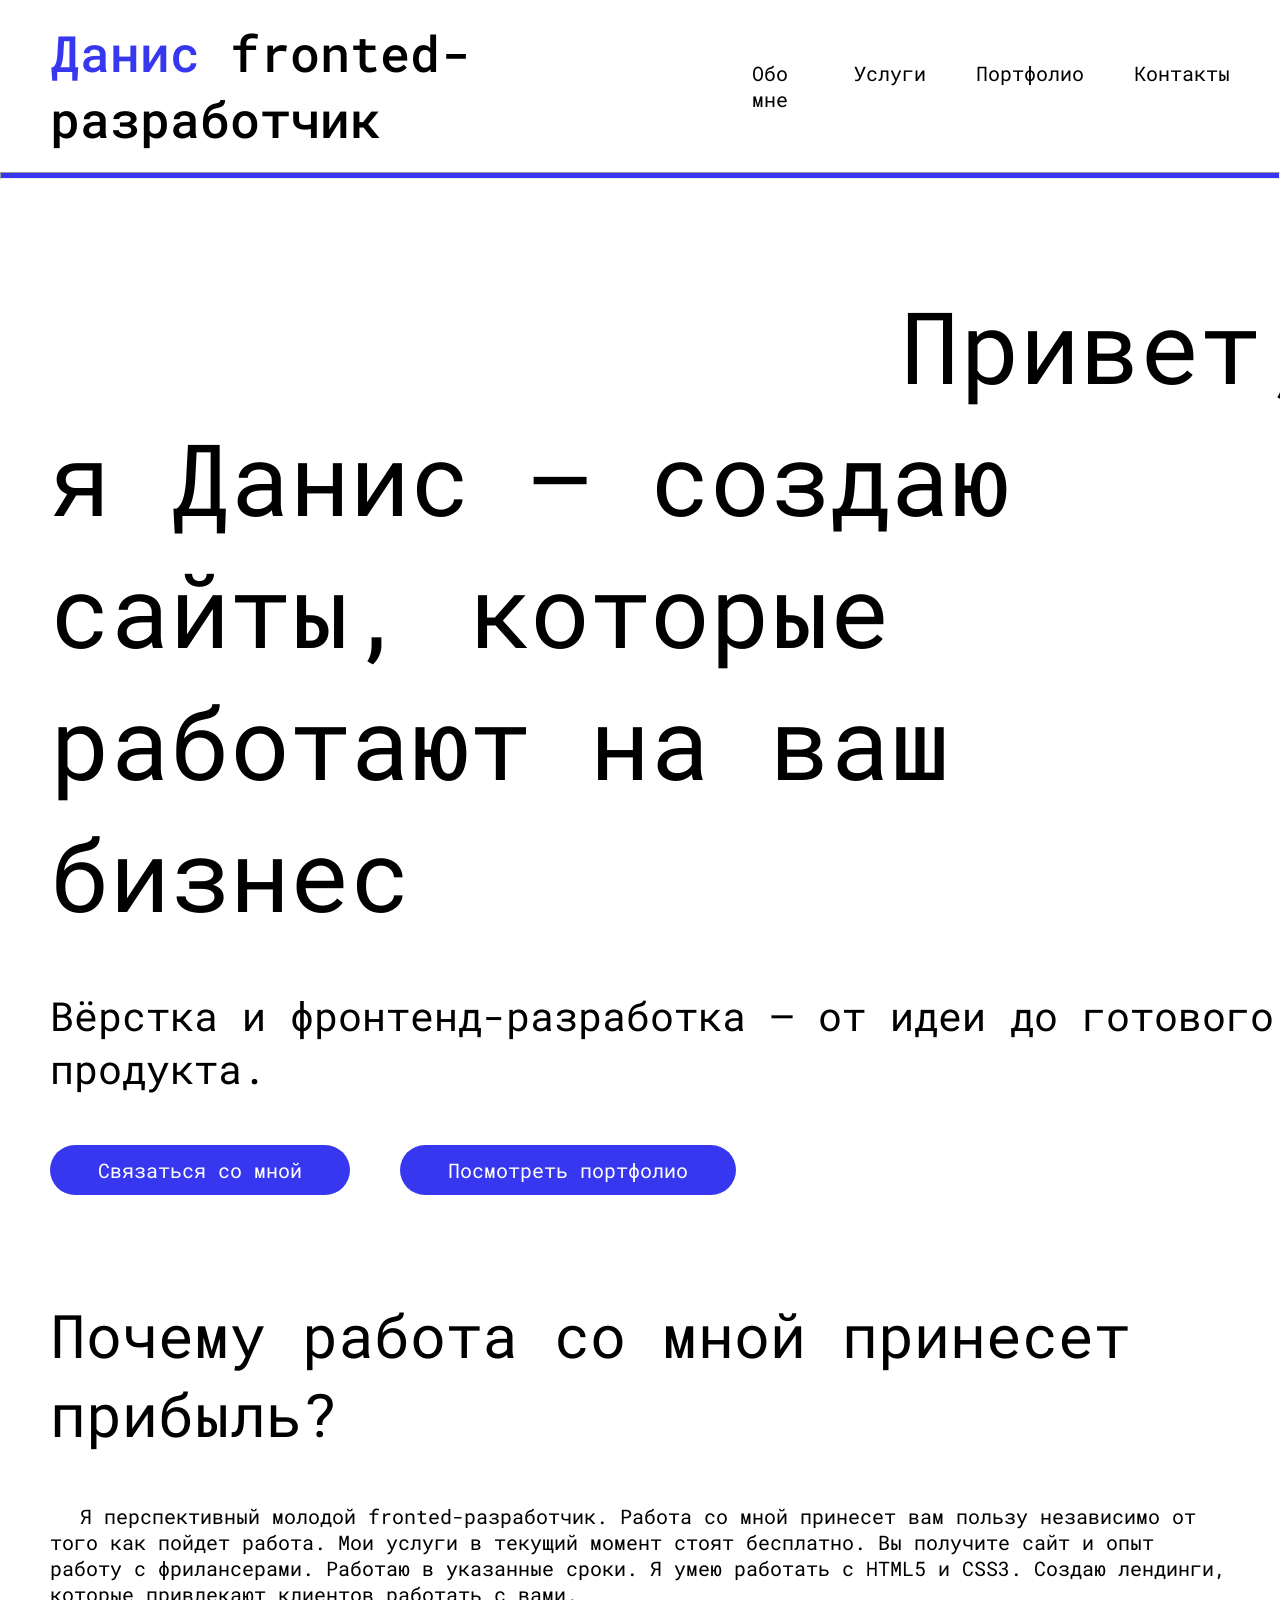
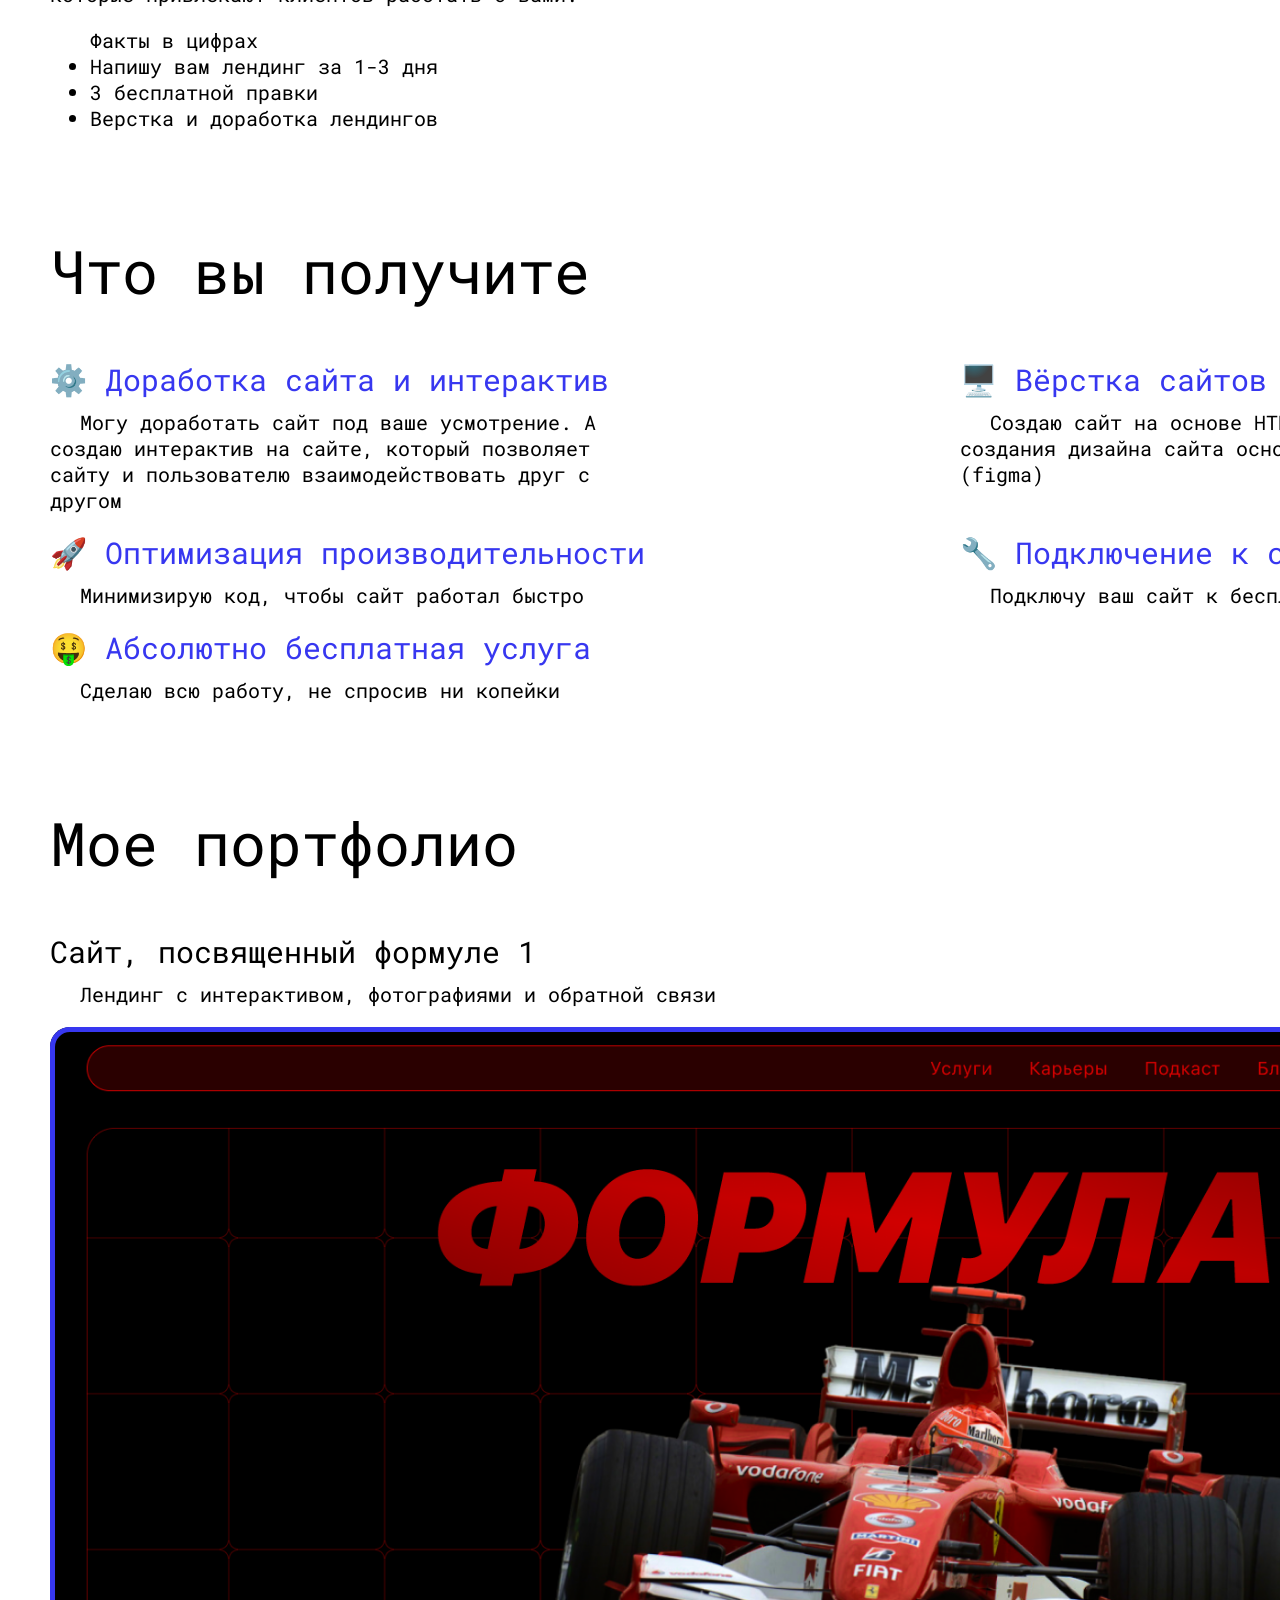
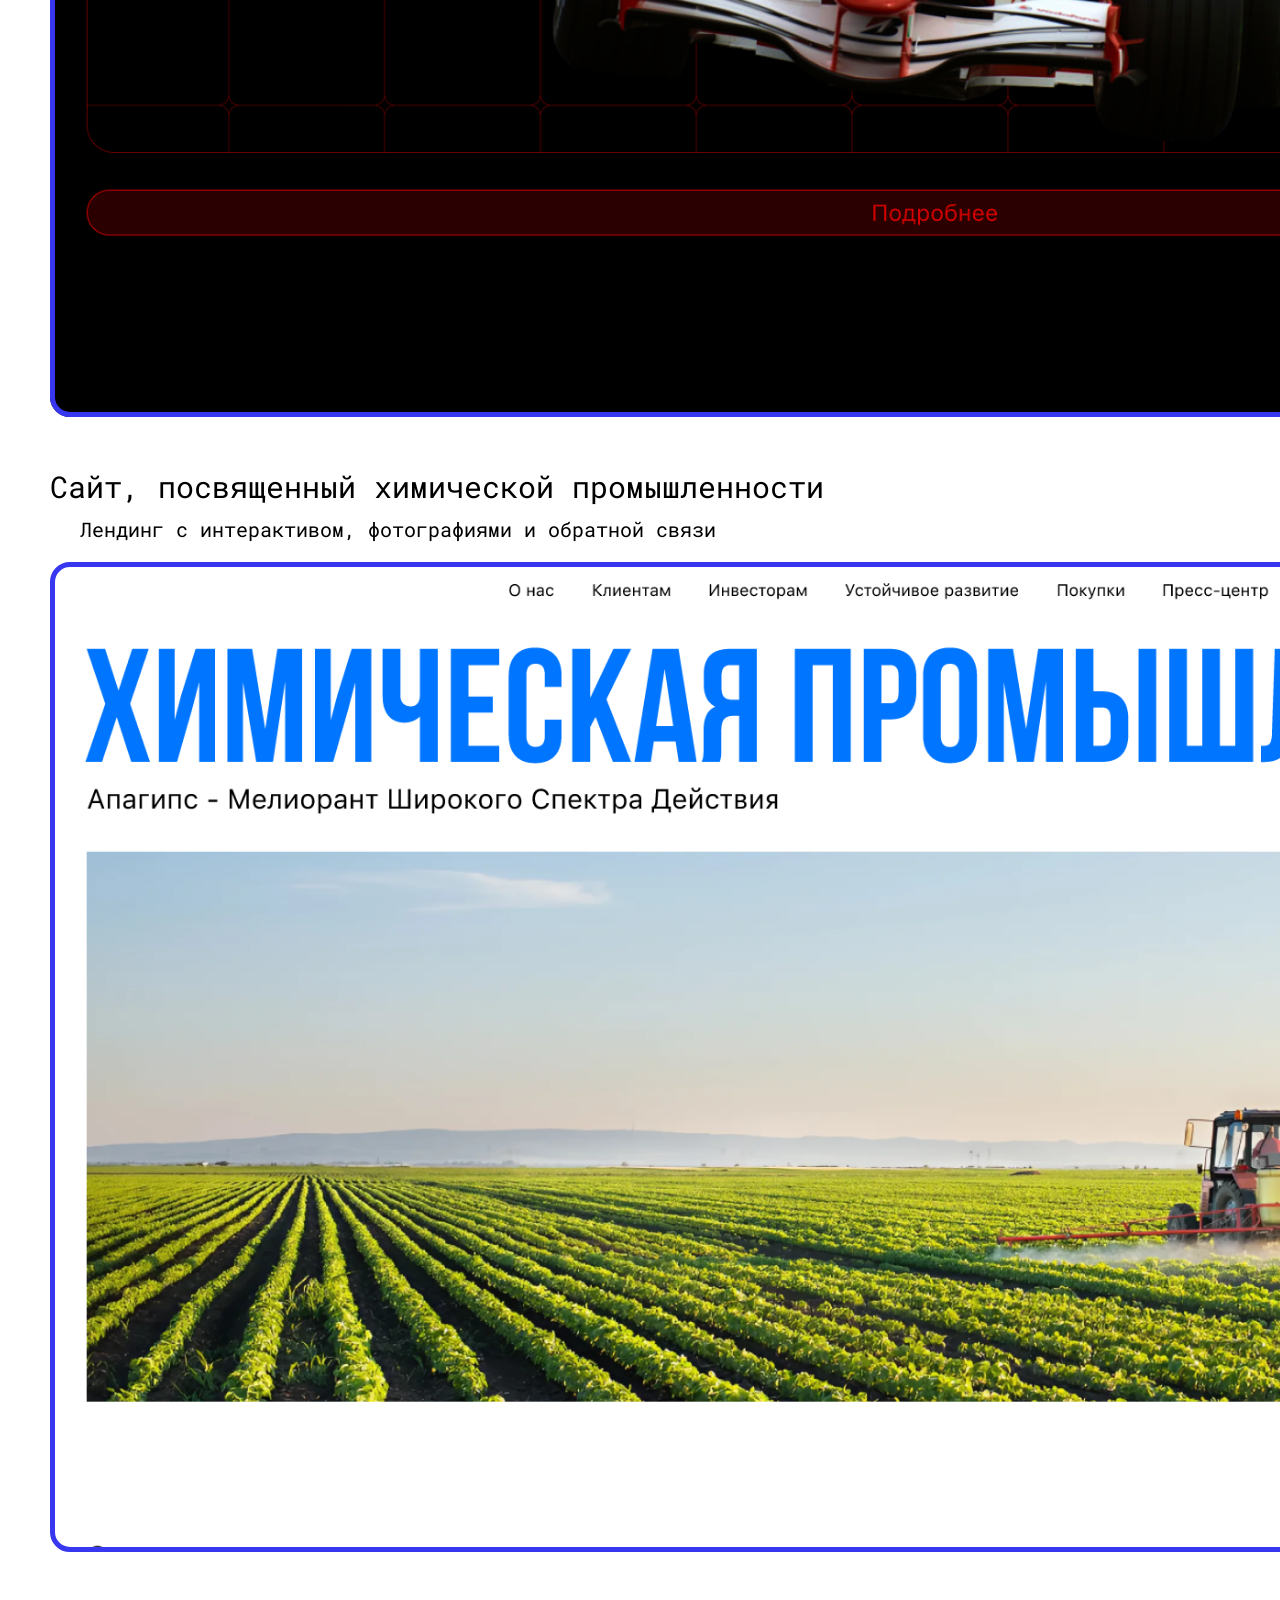
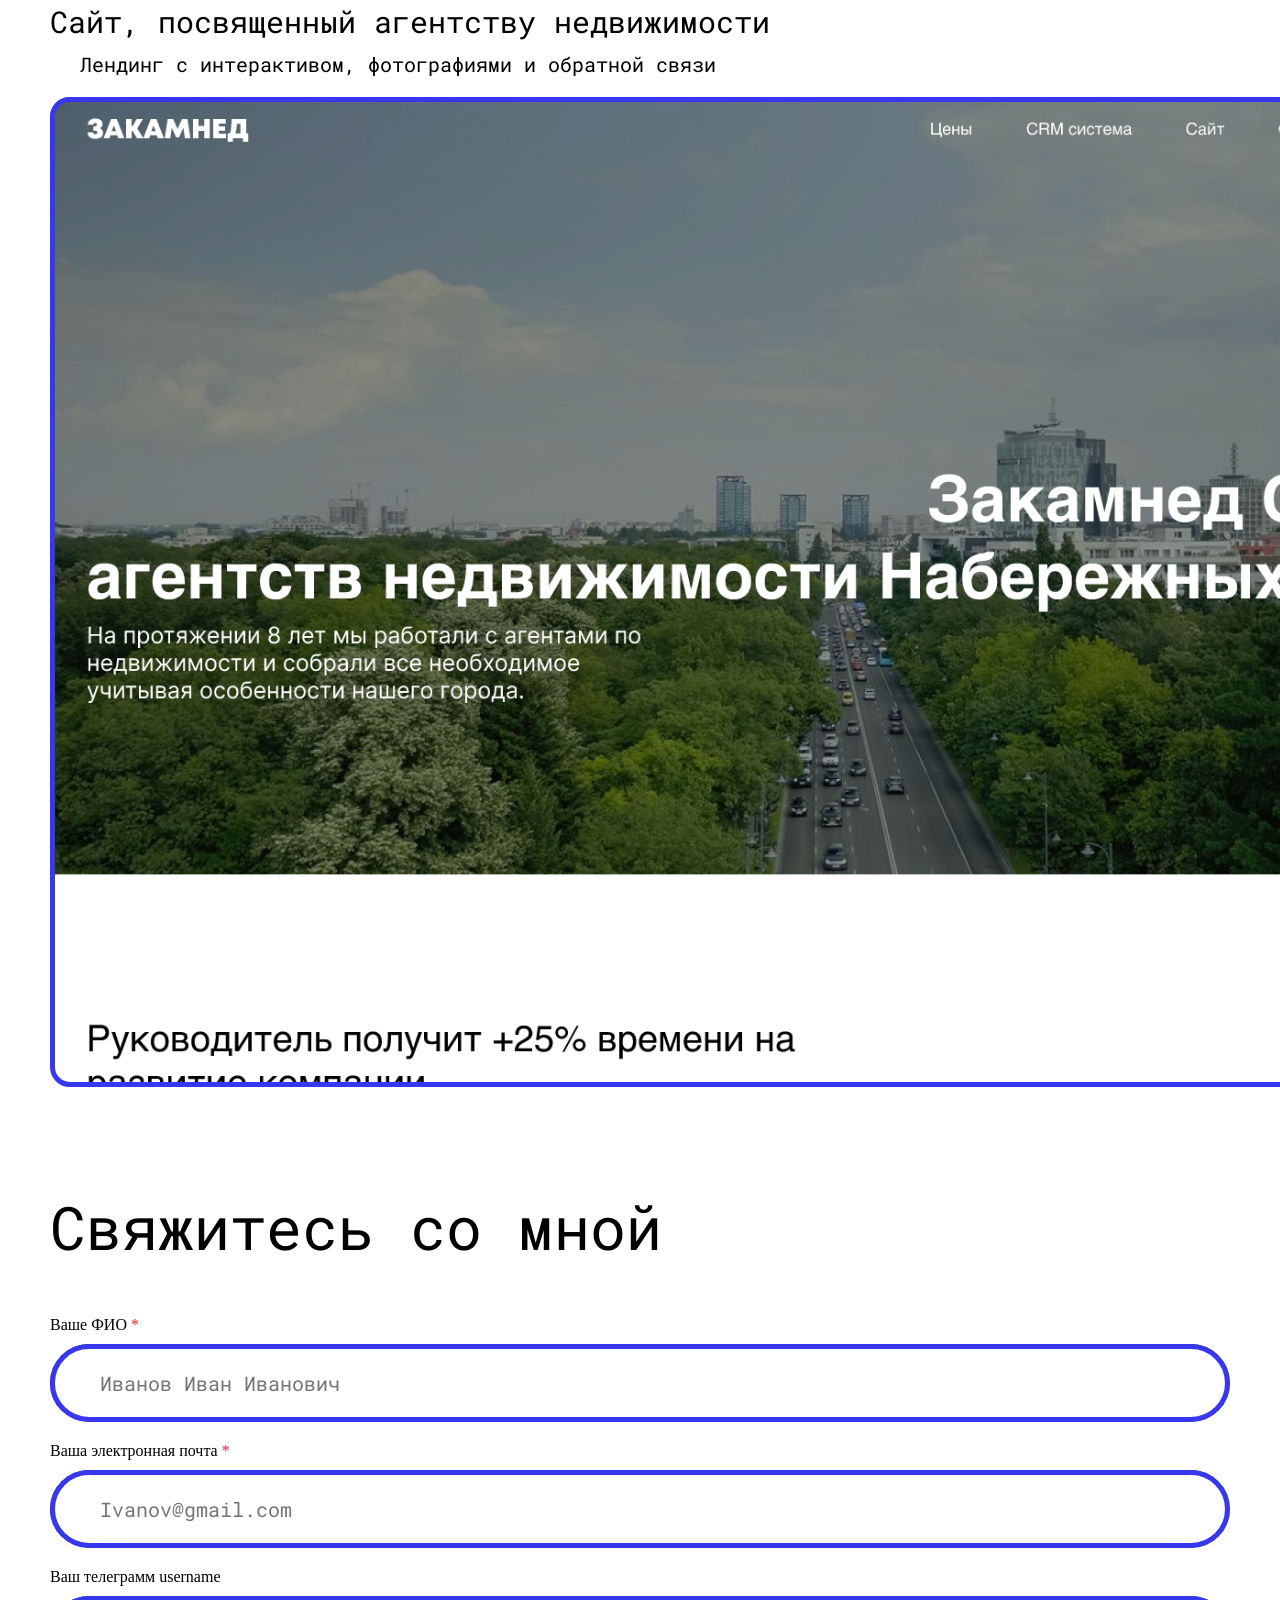
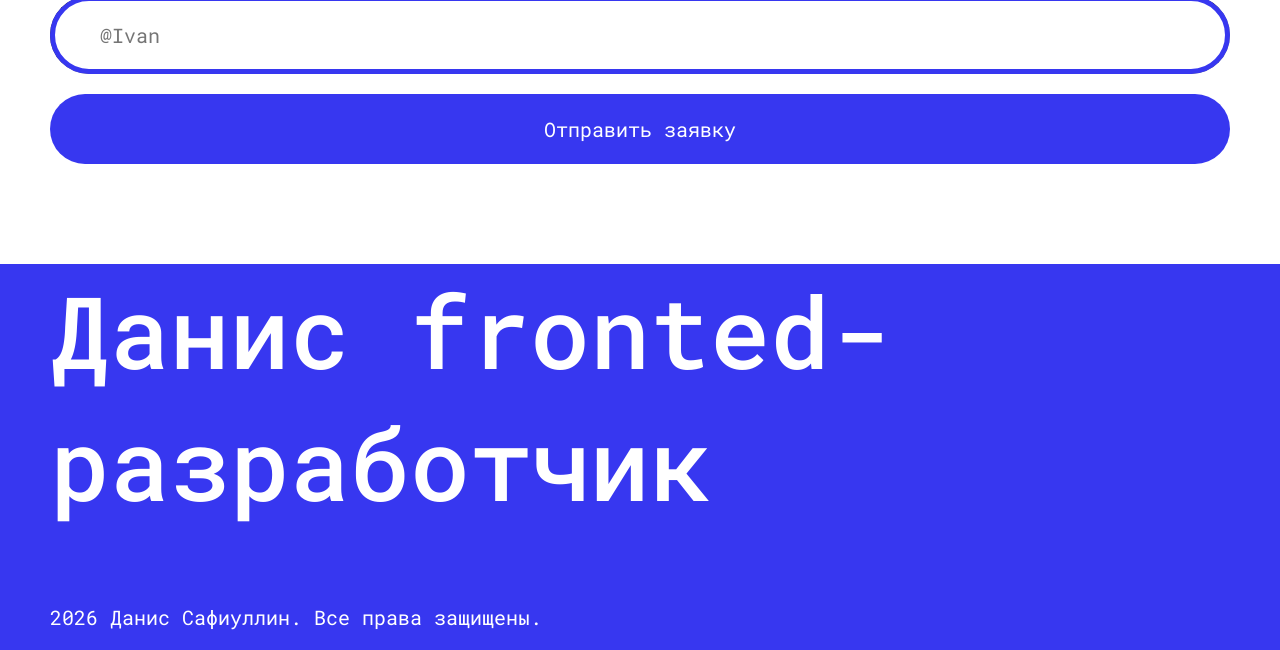
==== index.html @ 25e4bd1e "Add files via upload" ====
<!DOCTYPE html>
<html lang="ru">
<head>
    <meta charset="UTF-8">
    <meta name="viewport" content="width=device-width, initial-scale=1.0">
    <title>landing page</title>
    <link rel="preconnect" href="https://fonts.googleapis.com">
    <link rel="preconnect" href="https://fonts.gstatic.com" crossorigin>
    <link href="https://fonts.googleapis.com/css2?family=Roboto+Mono:ital,wght@0,500;1,500&display=swap" rel="stylesheet">
    <link href="https://fonts.googleapis.com/css2?family=Roboto+Mono:ital@0;1&display=swap" rel="stylesheet">
    <style>
        * {
            margin: 0;
            padding: 0;
        }
        a
        a:link,
        a:visited,
        a:hover,
        a:active {
            color: black;
            text-decoration: none;
            cursor: pointer;
        } 
        p {
            color: black;
            font-family: "Roboto Mono", monospace;
            font-size: 20px;
            font-optical-sizing: auto;
            font-weight: 400;
            font-style: normal;
            text-indent: 1.5em;
        }
        h2 {
            font-family: "Roboto Mono", monospace;
            font-size: 60px;
            font-optical-sizing: auto;
            font-weight: 400;
            font-style: normal;
        }

        header {
            display:grid;
            gap:20px;
            margin-bottom: 100px;
        }
        span {
            color: rgba(55, 55, 240, 1);
        }
        .logo a {
            color: black;
            text-decoration: none;
            cursor: pointer;
            font-family: "Roboto Mono", monospace;
            font-size: 50px;
            font-optical-sizing: auto;
            font-weight: 500;
            font-style: normal;
        }
        .main-nav ul {
            list-style: none;
            display:flex;
            gap:50px;
        }
        nav a {
            color: black;
            text-decoration: none;
            cursor: pointer;
            font-family: "Roboto Mono", monospace;
            font-size: 20px;
            font-optical-sizing: auto;
            font-weight: 400;
            font-style: normal;
        }
        nav a:hover {
            color: black;
            cursor: pointer;
            text-decoration: underline;
            font-family: "Roboto Mono", monospace;
            font-size: 20px;
            font-optical-sizing: auto;
            font-weight: 400;
            font-style: normal;
        }
        .header-div {
            display:flex;
            align-items: center;
            justify-content: space-between;
            padding: 20px 50px 0px 50px;
        }
        hr {
            height: 5px;
            background-color: rgba(55, 55, 240, 1);
        }


        .hero a {
            background-color: rgba(55, 55, 240, 1);
            border-radius: 100px;
            color:white;
            text-decoration: none;
            cursor: pointer;
            font-family: "Roboto Mono", monospace;
            font-size: 20px;
            font-optical-sizing: auto;
            font-weight: 400;
            font-style: normal;
            display: inline-block;
            padding: 12px 48px;
        }
        .hero a:hover{
            background-color: rgba(111, 111, 246, 1);
            border-radius: 100px;
            color:white;
            text-decoration: none;
            cursor: pointer;
            font-family: "Roboto Mono", monospace;
            font-size: 20px;
            font-optical-sizing: auto;
            font-weight: 400;
            font-style: normal;
            display: inline-block;
            padding: 12px 48px;
        }
        .hero a:active{
            background-color: white;
            border-radius: 100px;
            outline: 5px rgba(111, 111, 246, 1) solid;
            outline-offset: -5px;
            color: rgba(111, 111, 246, 1);
            text-decoration: none;
            cursor: pointer;
            font-family: "Roboto Mono", monospace;
            font-size: 20px;
            font-optical-sizing: auto;
            font-weight: 400;
            font-style: normal;
            display: inline-block;
            padding: 12px 48px;
            transform: scale(0.95);
        }
        .hero ul {
            list-style: none;
            display:flex;
            gap:50px;
        }
        h1 {
            color:black;
            font-family: "Roboto Mono", monospace;
            font-size: 100px;
            font-optical-sizing: auto;
            font-weight: 400;
            font-style: normal;
            text-indent: 850px;
        }
        h4 {
            color:black;
            font-family: "Roboto Mono", monospace;
            font-size: 40px;
            font-optical-sizing: auto;
            font-weight: 400;
            font-style: normal
        }
        .hero {
            padding-right: 50px;
            padding-left: 50px;
            display:grid;
            gap: 50px;
            margin-bottom: 100px;
        }


        .block-div {
            display:grid;
            gap:20px;
        }
        .about ul {
            padding-left:40px;
            font-family: "Roboto Mono", monospace;
            font-size: 20px;
            font-optical-sizing: auto;
            font-weight: 400;
            font-style: normal;
        }
        .about {
            padding-right:50px;
            padding-left:50px;
            margin-bottom: 100px;
            display: grid;
            gap:50px;
        }


        .services h2 {
            font-family: "Roboto Mono", monospace;
            font-size: 60px;
            font-optical-sizing: auto;
            font-weight: 400;
            font-style: normal;
        }
        .services h3 {
            color: rgba(55, 55, 240, 1);
            font-family: "Roboto Mono", monospace;
            font-size: 30px;
            font-optical-sizing: auto;
            font-weight: 400;
            font-style: normal;
        }
        .card {
            display:grid;
            gap:10px;
            width: 600px;
        }
        .services ul {
            display:flex;
            gap: 310px;
            list-style: none;
        }
        .services {
            display:grid;
            gap:50px;
            padding-right: 50px;
            padding-left: 50px;
            margin-bottom: 100px;
        }
        .block-card {
            display: grid;
            gap: 20px;
        }



        .portfolio {
            display:grid;
            gap:50px;
            margin-bottom: 100px;
            padding-left: 50px;
            padding-right: 50px;
        }
        h3 {
            color: black;
            font-family: "Roboto Mono", monospace;
            font-size: 30px;
            font-optical-sizing: auto;
            font-weight: 400;
            font-style: normal;
        }
        img {
            width: 1760px; 
            border-radius: 20px;
            outline: 5px solid rgba(55, 55, 240, 1);
            outline-offset: -5px;
        }
        .portfolio-div {
            display: grid;
            gap:50px;
        }
        .card-portfolio {
            display: grid;
            gap:20px;
        }
        .card-portfolio div {
            display: grid;
            gap:10px;
        }


        .contacts {
            display: grid;
            gap:50px;
            padding-right: 50px;
            padding-left: 50px;
            margin-bottom: 100px;
        }
        input {
            background-color: white;
            border-radius: 100px;
            font-family: "Roboto Mono", monospace;
            font-size: 20px;
            font-optical-sizing: auto;
            font-weight: 400;
            font-style: normal;
            display: inline-block;
            padding: 12px 48px;
            outline: 5px solid rgba(55, 55, 240, 1);
            outline-offset: -5px;
            height: 50px;
        }
        .contacts button {
            background-color: rgba(55, 55, 240, 1);
            border-radius: 100px;
            color:white;
            text-decoration: none;
            cursor: pointer;
            font-family: "Roboto Mono", monospace;
            font-size: 20px;
            font-optical-sizing: auto;
            font-weight: 400;
            font-style: normal;
            border:0px;
            height: 70px;
        }
        .contacts button:hover{
            background-color: rgba(111, 111, 246, 1);
            border-radius: 100px;
            color:white;
            text-decoration: none;
            cursor: pointer;
            font-family: "Roboto Mono", monospace;
            font-size: 20px;
            font-optical-sizing: auto;
            font-weight: 400;
            font-style: normal;
            height: 70px;
        }
        .contacts button:active{
            background-color: white;
            border-radius: 100px;
            outline: 5px rgba(111, 111, 246, 1) solid;
            outline-offset: -5px;
            color: rgba(111, 111, 246, 1);
            text-decoration: none;
            cursor: pointer;
            font-family: "Roboto Mono", monospace;
            font-size: 20px;
            font-optical-sizing: auto;
            font-weight: 400;
            font-style: normal;
            height: 70px;
            transform: scale(0.95);
        }
        .contacts div {
            display: grid;
            gap:10px;
        }
        .contacts form {
            display: grid;
            gap:20px;
        }
        .contacts span {
            color: rgba(230, 39, 39, 1);
        }



        footer p {
            text-indent: 1240px;
            display: flex;    
            color:white;
        }
        footer {
            background-color: rgba(55, 55, 240, 1);
            padding-right: 50px;
            padding-left: 50px;
            padding-bottom: 20px;
            display: grid;
            gap:50px;
        }
        footer .logo a{
            color:white;
            font-size: 100px;
            font-weight: 500px;
        }
        footer .logo span {
            color: white;
        }
        

    </style>
</head>
<body>
    <header>
        <div class="header-div">
            <div class="logo"><a href="index.html"><span>Данис</span> fronted-разработчик</a></div>
            <nav class="main-nav">
            <ul>
                <li><a href="#about">Обо мне</a></li>
                <li><a href="#services">Услуги</a></li>
                <li><a href="#portfolio">Портфолио</a></li>
                <li><a href="#contacts">Контакты</a></li>
            </ul>
            </nav>
        </div>
        <hr>
    </header>
    <main>
        <section class="hero">
            <h1>Привет, я Данис – создаю сайты, которые работают на ваш бизнес</h1>
            <h4>Вёрстка и фронтенд-разработка – от идеи до готового продукта.</h4>
            <ul>
                <li><a href="#contacts">Связаться со мной</a></li>
                <li><a href="#portfolio">Посмотреть портфолио</a></li>
            </ul>
        </section>
        <section class="about" id="about">
            <h2>Почему работа со мной принесет прибыль?</h2>
            <div class="block-div">
                <p>Я перспективный молодой fronted-разработчик. Работа со мной принесет вам пользу независимо от того как пойдет работа. Мои услуги в текущий момент стоят бесплатно. Вы получите сайт и опыт работу с фрилансерами. Работаю в указанные сроки. Я умею работать с HTML5 и CSS3. Создаю лендинги, которые привлекают клиентов работать с вами.</p>
                <ul>Факты в цифрах
                <li>Напишу вам лендинг за 1-3 дня</li>
                <li>3 бесплатной правки</li>
                <li>Верстка и доработка лендингов</li>
                </ul></div>
        </section>
        <section class="services" id="services">
            <h2>Что вы получите</h2>
            <div class="block-card">
                <ul>
                    <li><section class="card">
                        <h3>⚙️ Доработка сайта и интерактив</h3>
                        <p>Могу доработать сайт под ваше усмотрение. А создаю интерактив на сайте, который позволяет сайту и пользователю взаимодействовать друг с другом</p>
                    </section></li>
                    <li><section class="card">
                        <h3>🖥️ Вёрстка сайтов</h3>
                        <p>Создаю сайт на основе HTML. Использую CSS для создания дизайна сайта основываясь на вашем макете (figma)</p>
                    </section></li>
                </ul>
                <ul>
                    <li><section class="card">
                        <h3>🚀 Оптимизация производительности</h3>
                        <p>Минимизирую код, чтобы сайт работал быстро</p>
                    </section></li>
                    <li><section class="card">
                        <h3>🔧 Подключение к сервису</h3>
                        <p>Подключу ваш сайт к бесплатному сервису</p>
                    </section></li>
                </ul>
                <ul>
                    <li><section class="card">
                        <h3>🤑 Абсолютно бесплатная услуга</h3>
                        <p>Сделаю всю работу, не спросив ни копейки</p>
                    </section></li>
                </ul>
            </div>
        </section>
        <section class="portfolio" id="portfolio">
            <h2>Мое портфолио</h2>
            <div class="portfolio-div">
                <section class="card-portfolio">
                    <div>
                        <h3>Сайт, посвященный формуле 1</h3>
                        <p>Лендинг с интерактивом, фотографиями и обратной связи</p>
                    </div>
                    <img src="1.png">
                </section>
                <section class="card-portfolio">
                    <div>             
                        <h3>Сайт, посвященный химической промышленности</h3>
                        <p>Лендинг с интерактивом, фотографиями и обратной связи</p>
                    </div>
                        <img src="2.png">
                </section>
                <section class="card-portfolio">
                    <div>
                        <h3>Сайт, посвященный агентству недвижимости</h3>
                        <p>Лендинг с интерактивом, фотографиями и обратной связи</p>
                    </div>
                        <img src="3.png">
                </section>
            </div>
        </section>
        <section class="contacts" id="contacts">
            <h2>Свяжитесь со мной</h2>
            <form method="post" action="https://formspree.io/f/xojgjpyl">
                <div>
                    <label>Ваше ФИО<span> *</span></label>
                    <input type="text" required name="username" id="username" placeholder="Иванов Иван Иванович">
                </div>
                <div>
                    <label>Ваша электронная почта<span> *</span></label>
                    <input type="email" required name="email" id="email" placeholder="Ivanov@gmail.com">
                </div>
                <div>
                    <label>Ваш телеграмм username</label>
                    <input type="text" name="username-tg" id="username-tg" placeholder="@Ivan">
                </div>
                <div>
                    <button type="submit">Отправить заявку</button>
                </div>
            </form>
        </section>
    </main>
    <footer>
        <div class="logo"><a href="index.html"><span>Данис</span> fronted-разработчик</a></div>
        <p id="copyright">© 2026 Данис Сафиуллин. Все права защищены.</p>
    </footer>
</body>
</html>
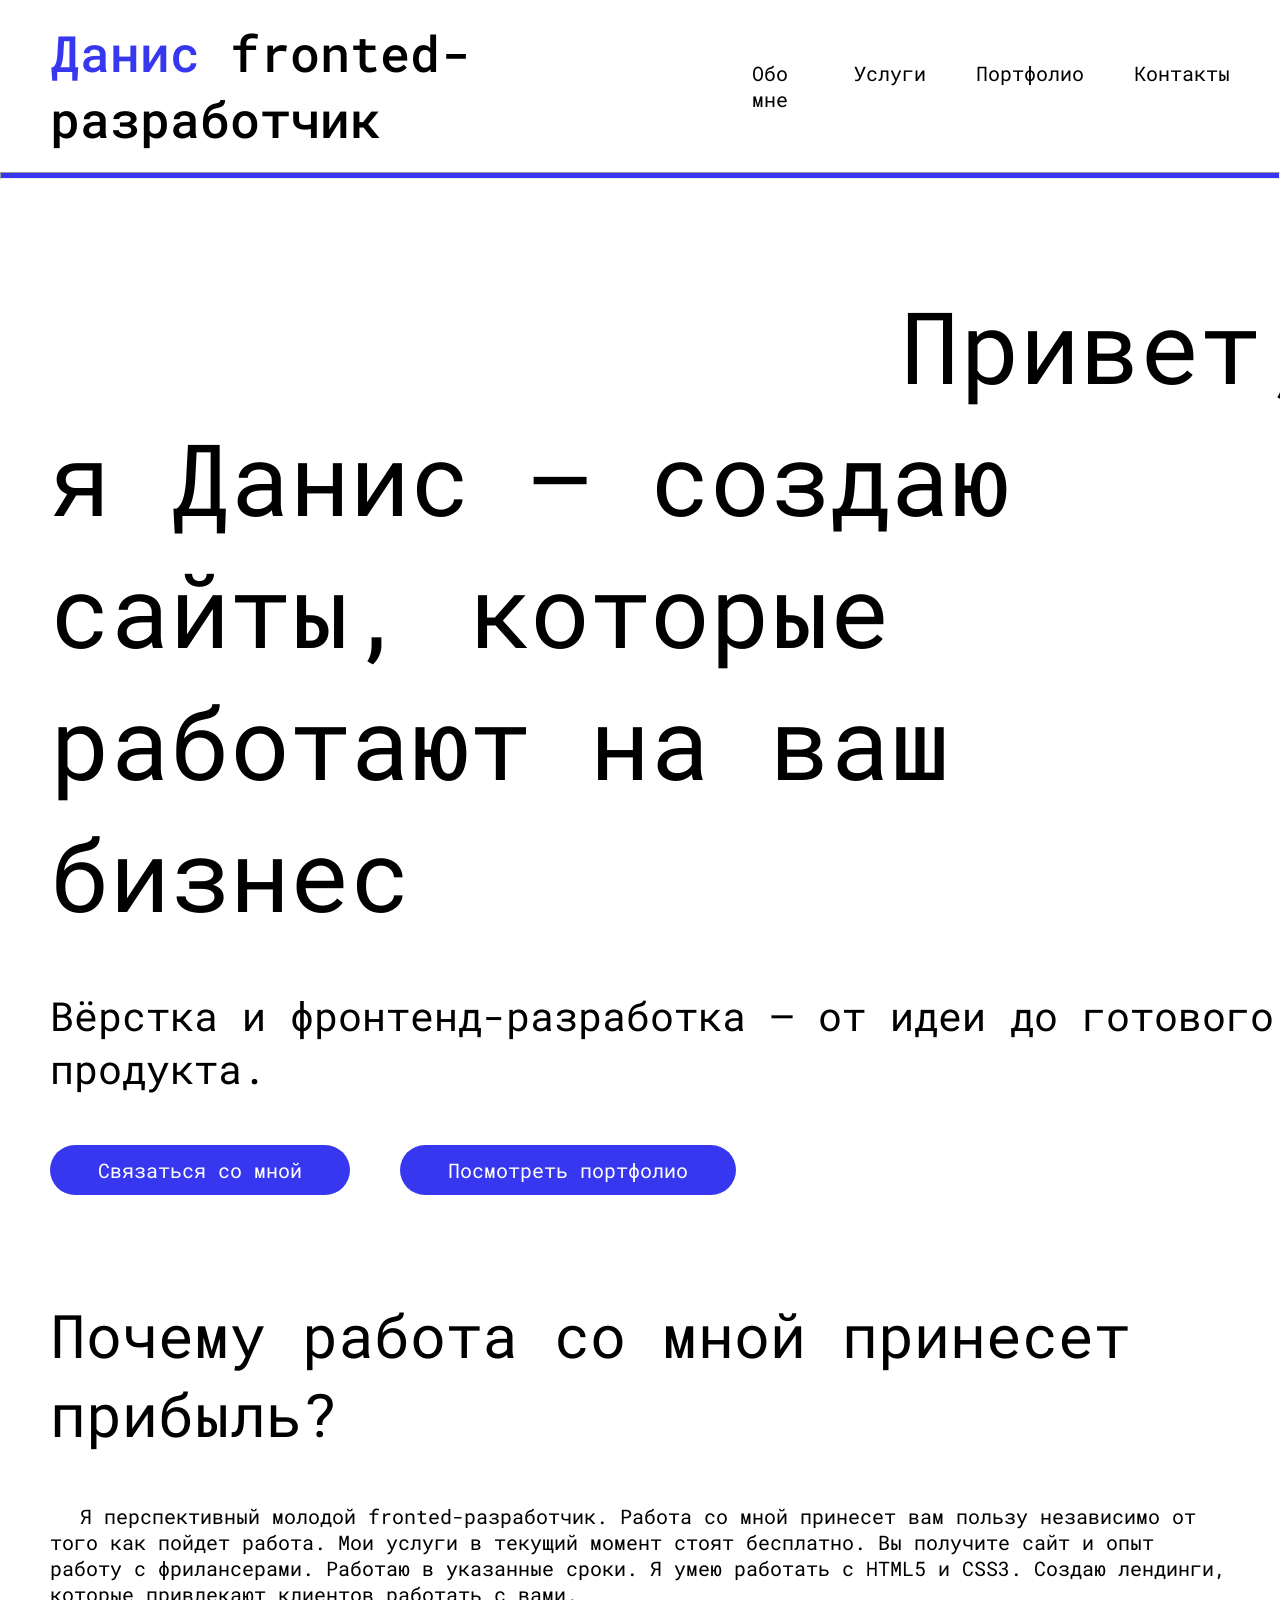
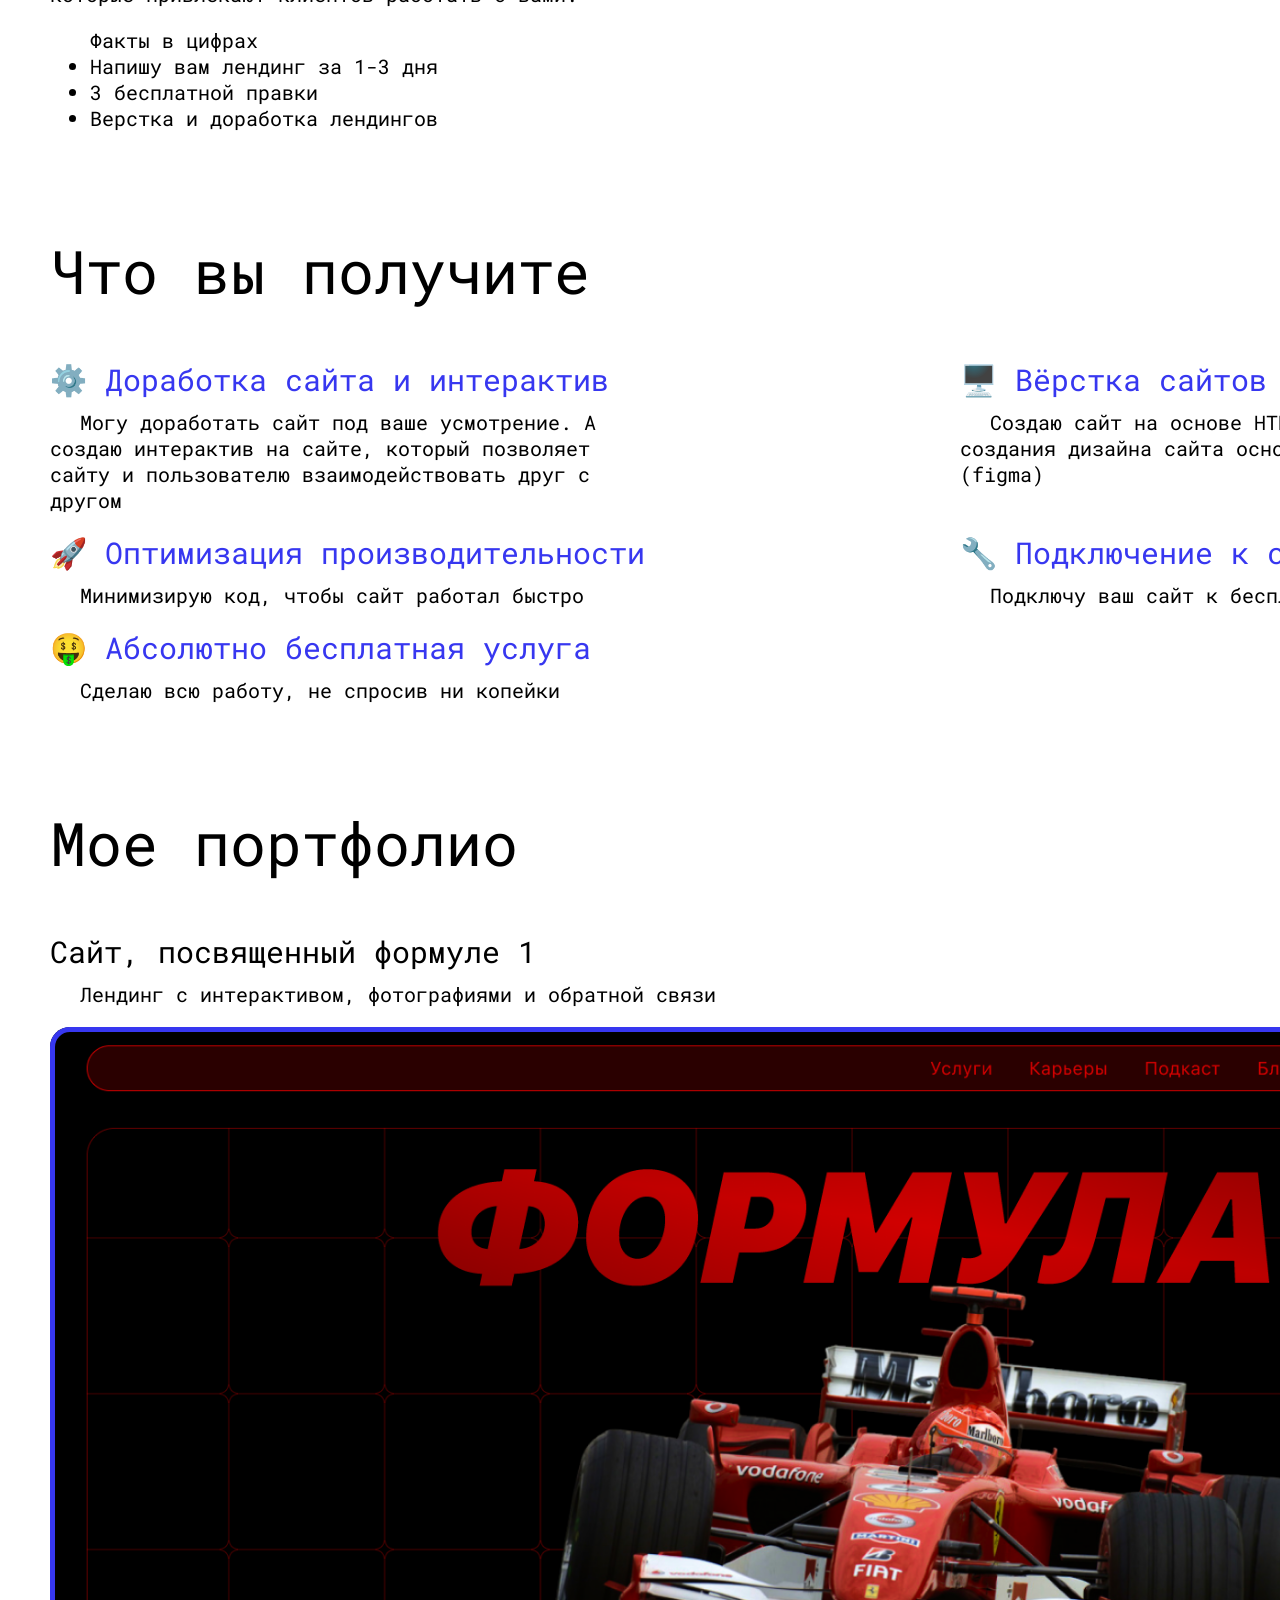
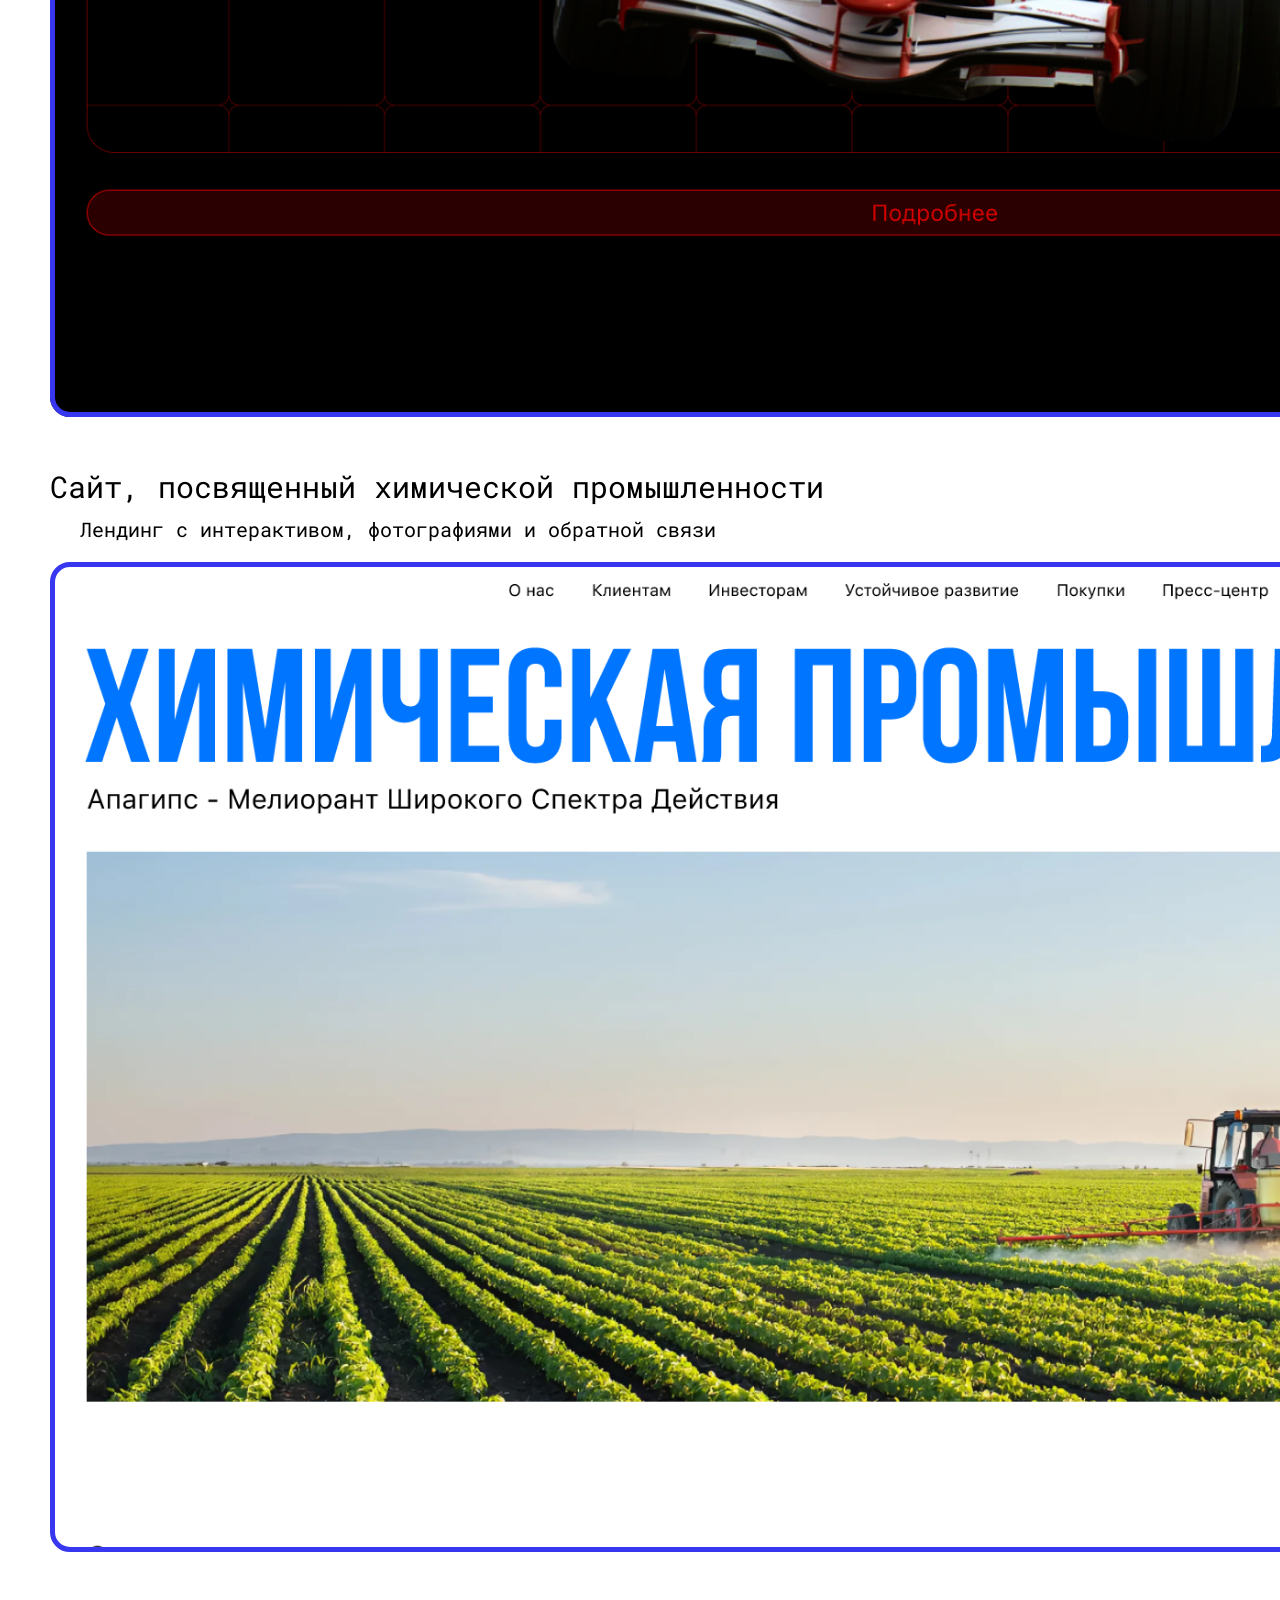
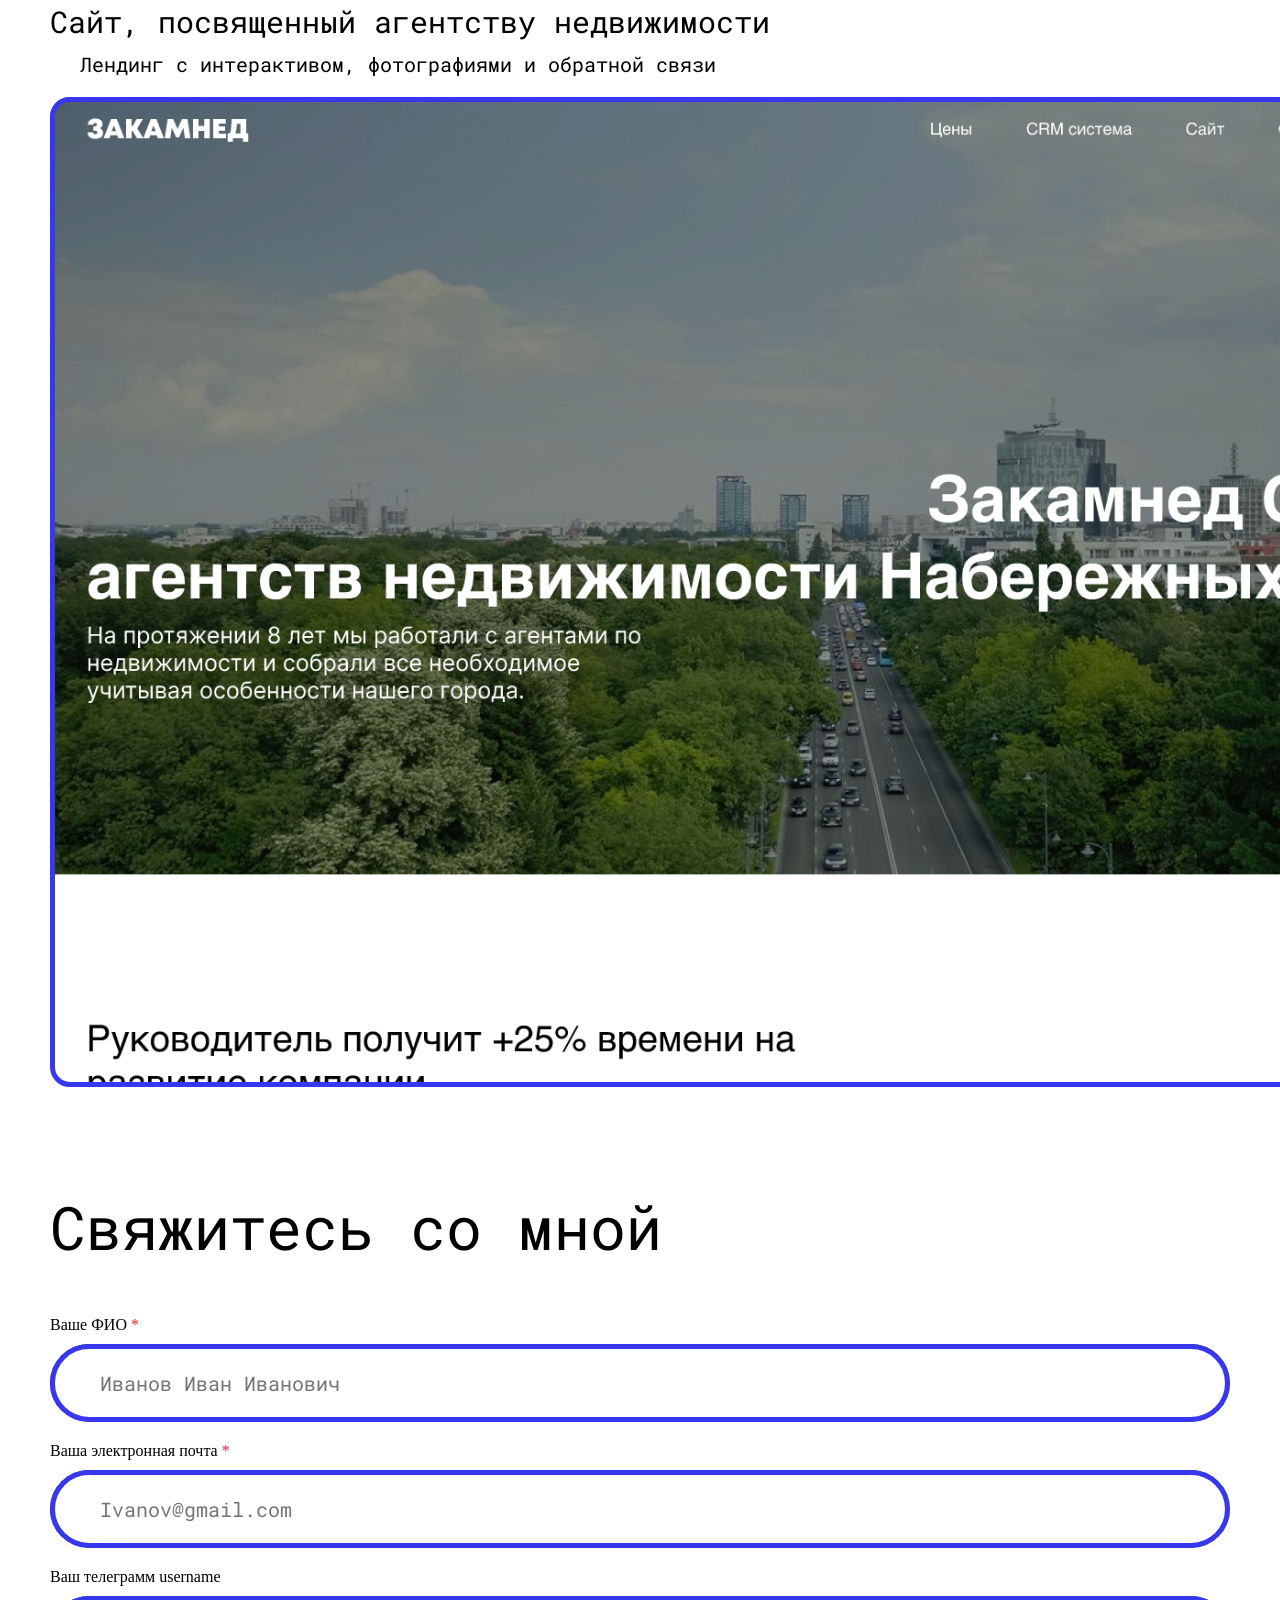
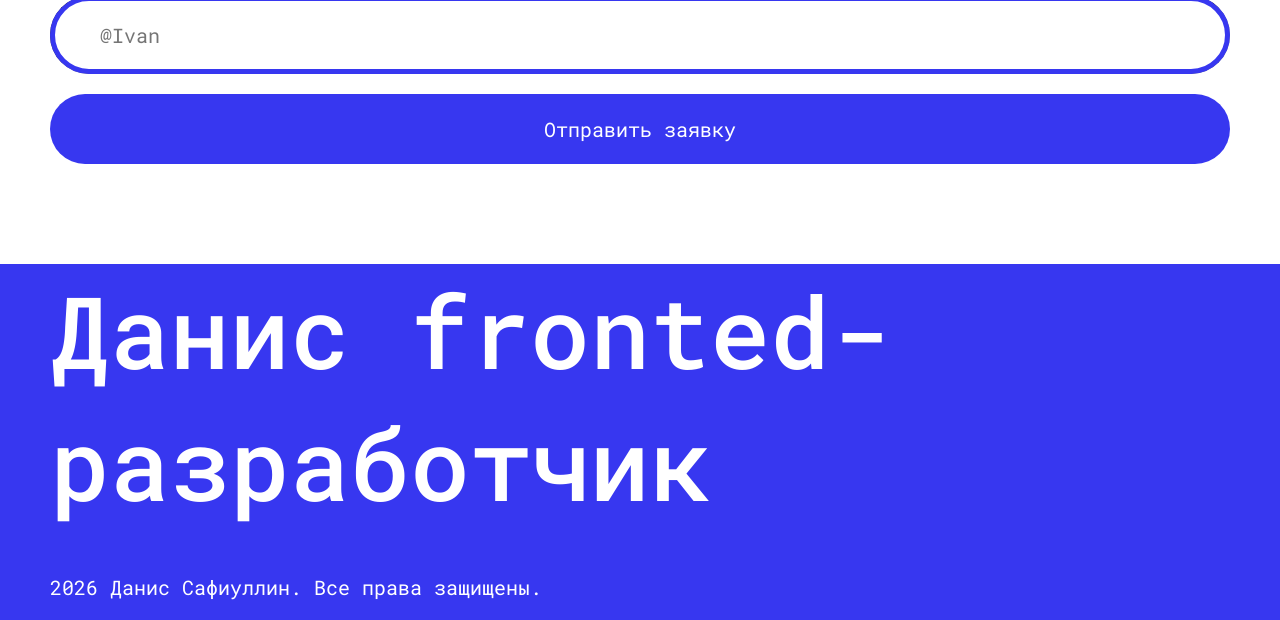
==== commit ae72448f: "Add files via upload" ====
--- a/index.html
+++ b/index.html
@@ -354,7 +354,7 @@
             padding-left: 50px;
             padding-bottom: 20px;
             display: grid;
-            gap:50px;
+            gap:20px;
         }
         footer .logo a{
             color:white;
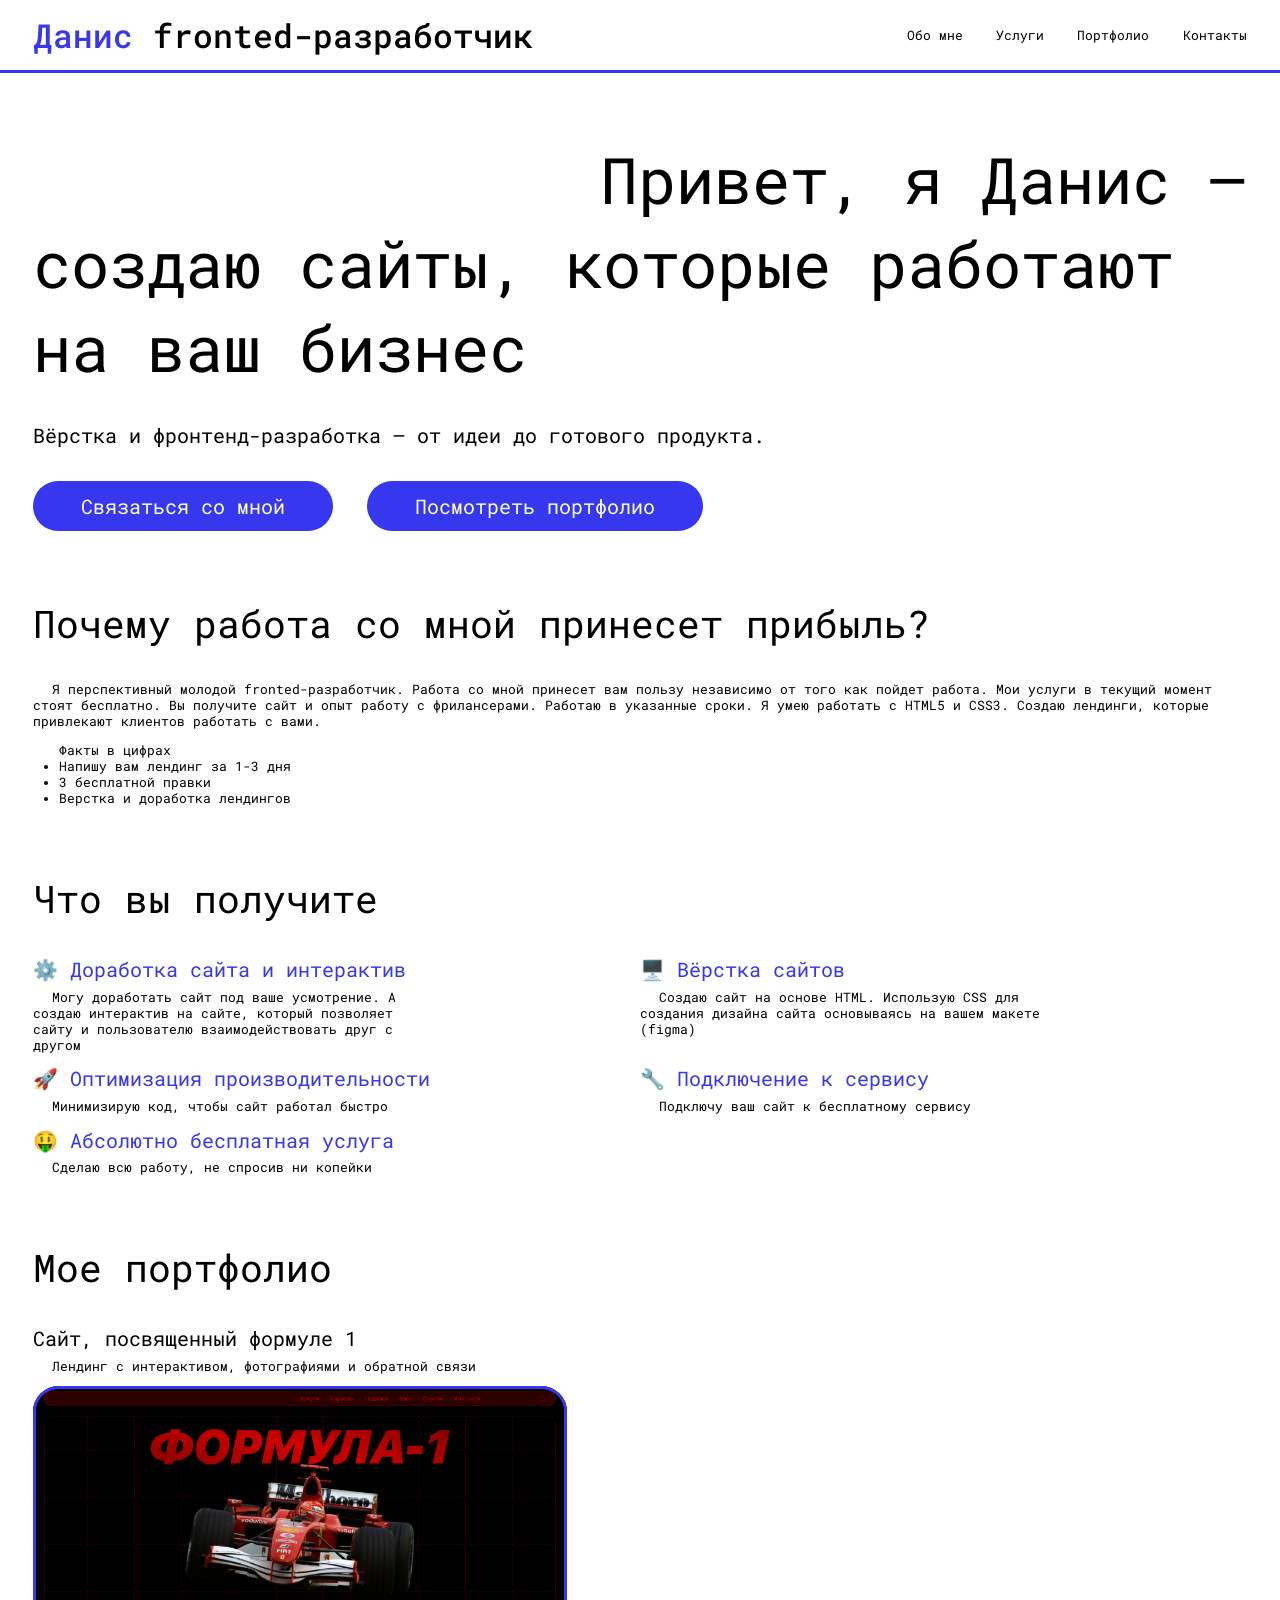
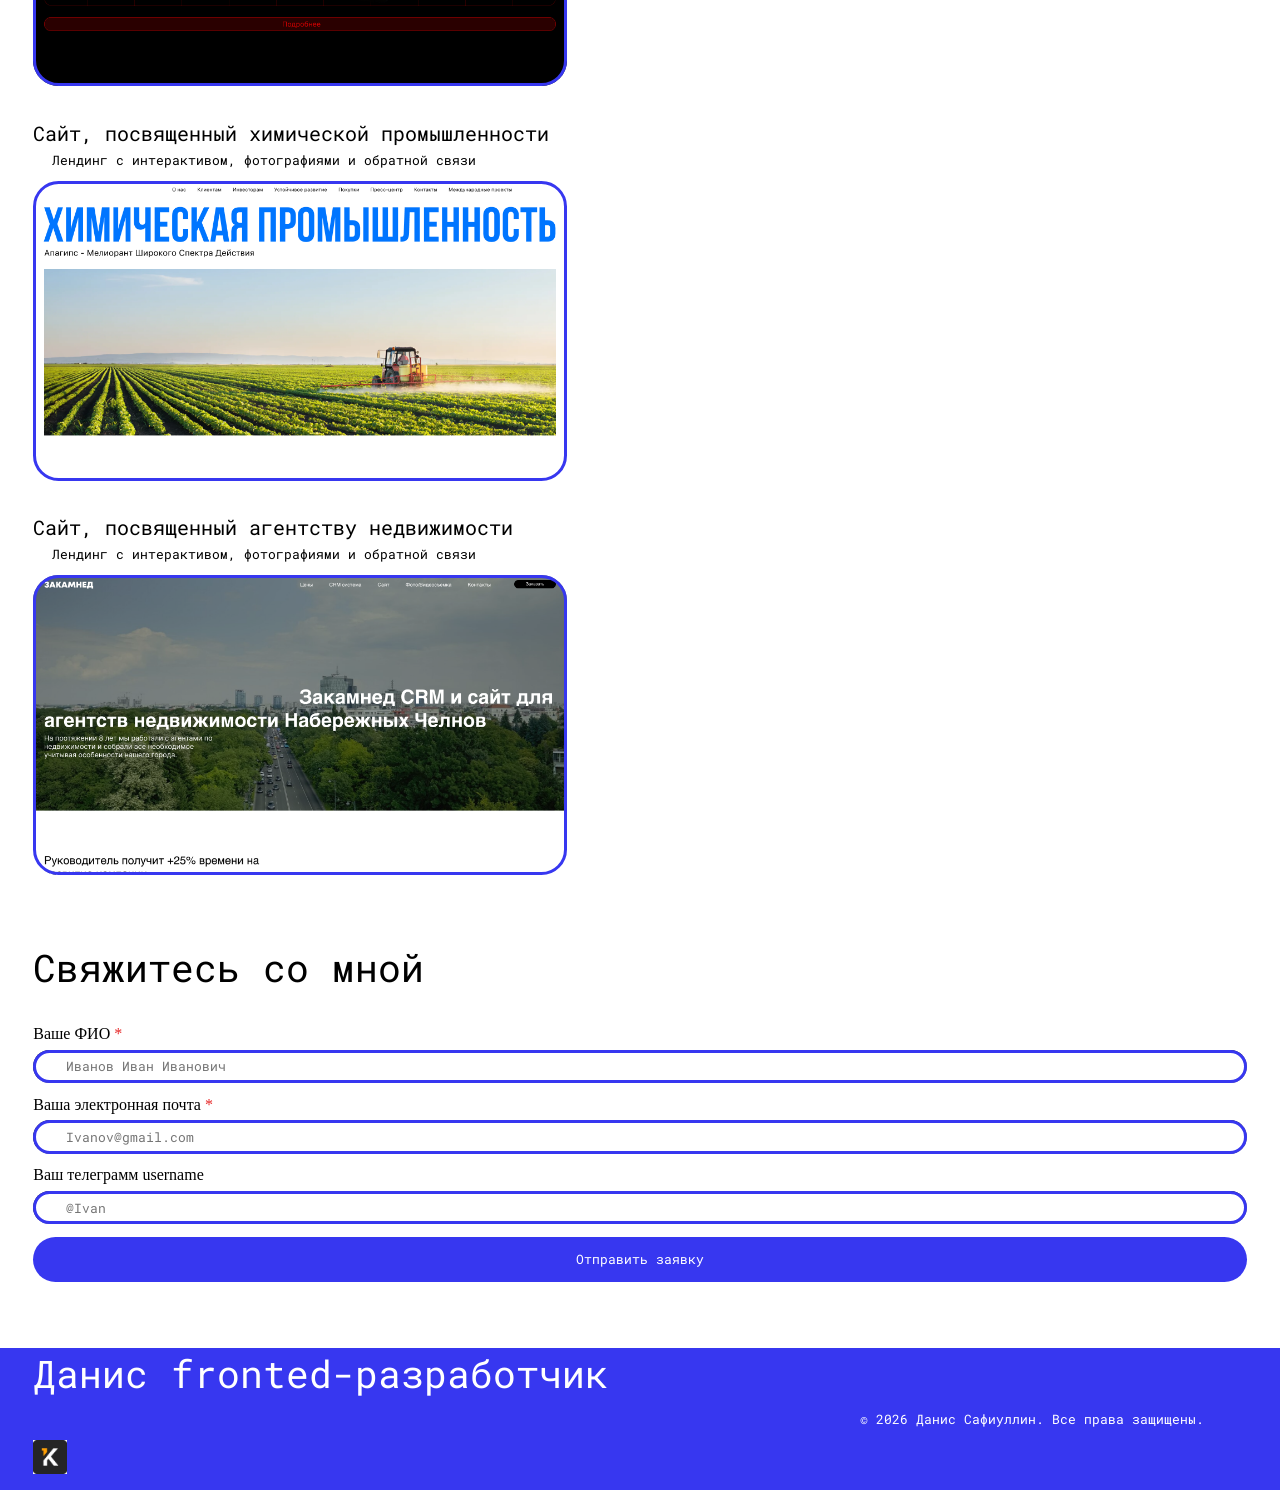
==== commit a59643c3: "Add files via upload" ====
--- a/index.html
+++ b/index.html
@@ -8,12 +8,17 @@
     <link rel="preconnect" href="https://fonts.gstatic.com" crossorigin>
     <link href="https://fonts.googleapis.com/css2?family=Roboto+Mono:ital,wght@0,500;1,500&display=swap" rel="stylesheet">
     <link href="https://fonts.googleapis.com/css2?family=Roboto+Mono:ital@0;1&display=swap" rel="stylesheet">
+    <link rel="icon" href="icon.webp" type="image/x-icon">
     <style>
         * {
             margin: 0;
             padding: 0;
-        }
-        a
+            box-sizing: border-box;
+        }
+        html {
+            font-size: 16px; 
+        }
+        a,
         a:link,
         a:visited,
         a:hover,
@@ -21,11 +26,11 @@
             color: black;
             text-decoration: none;
             cursor: pointer;
-        } 
+        }
         p {
             color: black;
             font-family: "Roboto Mono", monospace;
-            font-size: 20px;
+            font-size: 1vw;
             font-optical-sizing: auto;
             font-weight: 400;
             font-style: normal;
@@ -33,16 +38,18 @@
         }
         h2 {
             font-family: "Roboto Mono", monospace;
-            font-size: 60px;
-            font-optical-sizing: auto;
-            font-weight: 400;
-            font-style: normal;
-        }
+            font-size: clamp(1.8rem, 3vw, 3.8rem);
+            font-optical-sizing: auto;
+            font-weight: 400;
+            font-style: normal;
+        }
+
+        /*Блок header*/
 
         header {
             display:grid;
-            gap:20px;
-            margin-bottom: 100px;
+            gap: 1vw;
+            margin-bottom: 5vw;
         }
         span {
             color: rgba(55, 55, 240, 1);
@@ -52,7 +59,7 @@
             text-decoration: none;
             cursor: pointer;
             font-family: "Roboto Mono", monospace;
-            font-size: 50px;
+            font-size: 2.6vw;
             font-optical-sizing: auto;
             font-weight: 500;
             font-style: normal;
@@ -60,14 +67,14 @@
         .main-nav ul {
             list-style: none;
             display:flex;
-            gap:50px;
+            gap:2.6vw;
         }
         nav a {
             color: black;
             text-decoration: none;
             cursor: pointer;
             font-family: "Roboto Mono", monospace;
-            font-size: 20px;
+            font-size: 1vw;
             font-optical-sizing: auto;
             font-weight: 400;
             font-style: normal;
@@ -77,7 +84,7 @@
             cursor: pointer;
             text-decoration: underline;
             font-family: "Roboto Mono", monospace;
-            font-size: 20px;
+            font-size: 1vw;
             font-optical-sizing: auto;
             font-weight: 400;
             font-style: normal;
@@ -86,13 +93,19 @@
             display:flex;
             align-items: center;
             justify-content: space-between;
-            padding: 20px 50px 0px 50px;
+            padding: 1vw 2.6vw 0vw 2.6vw;
+        }
+        .menu-toggle {
+            border:none;
+            background-color: white;
         }
         hr {
-            height: 5px;
+            height: clamp(2px, 0.26vw, 20px);
             background-color: rgba(55, 55, 240, 1);
-        }
-
+            border:none;
+        }
+
+        /*Блок hero*/
 
         .hero a {
             background-color: rgba(55, 55, 240, 1);
@@ -101,12 +114,12 @@
             text-decoration: none;
             cursor: pointer;
             font-family: "Roboto Mono", monospace;
-            font-size: 20px;
+            font-size: 1.25rem;
             font-optical-sizing: auto;
             font-weight: 400;
             font-style: normal;
             display: inline-block;
-            padding: 12px 48px;
+            padding: 0.6em 2.4em;
         }
         .hero a:hover{
             background-color: rgba(111, 111, 246, 1);
@@ -115,85 +128,87 @@
             text-decoration: none;
             cursor: pointer;
             font-family: "Roboto Mono", monospace;
-            font-size: 20px;
+            font-size: 1.25rem;
             font-optical-sizing: auto;
             font-weight: 400;
             font-style: normal;
             display: inline-block;
-            padding: 12px 48px;
+            padding: 0.6em 2.4em;
         }
         .hero a:active{
             background-color: white;
             border-radius: 100px;
-            outline: 5px rgba(111, 111, 246, 1) solid;
-            outline-offset: -5px;
+            outline: 0.26vw rgba(111, 111, 246, 1) solid;
+            outline-offset: -0.26vw;
             color: rgba(111, 111, 246, 1);
             text-decoration: none;
             cursor: pointer;
             font-family: "Roboto Mono", monospace;
-            font-size: 20px;
+            font-size: 1.25rem;
             font-optical-sizing: auto;
             font-weight: 400;
             font-style: normal;
             display: inline-block;
-            padding: 12px 48px;
+            padding: 0.6em 2.4em;
             transform: scale(0.95);
         }
         .hero ul {
             list-style: none;
             display:flex;
-            gap:50px;
+            gap:2.6vw;
         }
         h1 {
             color:black;
             font-family: "Roboto Mono", monospace;
-            font-size: 100px;
-            font-optical-sizing: auto;
-            font-weight: 400;
-            font-style: normal;
-            text-indent: 850px;
-        }
-        h4 {
+            font-size: clamp(2rem, 5.2vw, 4rem);
+            font-optical-sizing: auto;
+            font-weight: 400;
+            font-style: normal;
+            text-indent: 44.27vw;
+        }
+        h3 {
             color:black;
             font-family: "Roboto Mono", monospace;
-            font-size: 40px;
+            font-size: 2vw;
             font-optical-sizing: auto;
             font-weight: 400;
             font-style: normal
         }
         .hero {
-            padding-right: 50px;
-            padding-left: 50px;
+            padding-right: 2.6vw;
+            padding-left: 2.6vw;
             display:grid;
-            gap: 50px;
-            margin-bottom: 100px;
-        }
-
+            gap: 2.6vw;
+            margin-bottom: 5.2vw;
+        }
+
+        /*Блок about*/
 
         .block-div {
             display:grid;
-            gap:20px;
+            gap:1vw;
         }
         .about ul {
-            padding-left:40px;
-            font-family: "Roboto Mono", monospace;
-            font-size: 20px;
+            padding-left: 2em;
+            font-family: "Roboto Mono", monospace;
+            font-size: 1vw;
             font-optical-sizing: auto;
             font-weight: 400;
             font-style: normal;
         }
         .about {
-            padding-right:50px;
-            padding-left:50px;
-            margin-bottom: 100px;
-            display: grid;
-            gap:50px;
-        }
-
+            padding-right: 2.6vw;
+            padding-left: 2.6vw;
+            margin-bottom: 5.2vw;
+            display: grid;
+            gap: 2.6vw;
+        }
+
+        /*Блок services*/
 
         .services h2 {
             font-family: "Roboto Mono", monospace;
-            font-size: 60px;
+            font-size: clamp(2rem, 3vw, 4rem);
             font-optical-sizing: auto;
             font-weight: 400;
             font-style: normal;
@@ -201,90 +216,91 @@
         .services h3 {
             color: rgba(55, 55, 240, 1);
             font-family: "Roboto Mono", monospace;
-            font-size: 30px;
+            font-size: 1.56vw;
             font-optical-sizing: auto;
             font-weight: 400;
             font-style: normal;
         }
         .card {
             display:grid;
-            gap:10px;
-            width: 600px;
+            gap:0.52vw;
+            width: 31.25vw;
         }
         .services ul {
             display:flex;
-            gap: 310px;
+            gap: 16.14vw;
             list-style: none;
         }
         .services {
             display:grid;
-            gap:50px;
-            padding-right: 50px;
-            padding-left: 50px;
-            margin-bottom: 100px;
+            gap: 2.6vw;
+            padding-right: 2.6vw;
+            padding-left: 2.6vw;
+            margin-bottom: 5.2vw;
         }
         .block-card {
             display: grid;
-            gap: 20px;
-        }
-
-
+            gap: 1vw;
+        }
+
+        /*Блок portfolio*/
 
         .portfolio {
             display:grid;
-            gap:50px;
-            margin-bottom: 100px;
-            padding-left: 50px;
-            padding-right: 50px;
+            gap: 2.6vw;
+            margin-bottom: 5.2vw;
+            padding-left: 2.6vw;
+            padding-right: 2.6vw;
         }
         h3 {
             color: black;
             font-family: "Roboto Mono", monospace;
-            font-size: 30px;
-            font-optical-sizing: auto;
-            font-weight: 400;
-            font-style: normal;
-        }
-        img {
-            width: 1760px; 
-            border-radius: 20px;
-            outline: 5px solid rgba(55, 55, 240, 1);
-            outline-offset: -5px;
+            font-size: 1.56vw;
+            font-optical-sizing: auto;
+            font-weight: 400;
+            font-style: normal;
+        }
+        .card-portfolio img {
+            width: 41.66vw;
+            border-radius: 2vw;
+            outline: 0.26vw solid rgba(55, 55, 240, 1);
+            outline-offset: -0.26vw;
         }
         .portfolio-div {
             display: grid;
-            gap:50px;
+            gap:2.6vw;
         }
         .card-portfolio {
             display: grid;
-            gap:20px;
+            gap:1vw;
         }
         .card-portfolio div {
             display: grid;
-            gap:10px;
-        }
-
+            gap:0.5vw;
+        }
+
+        /*Блок contacts*/
 
         .contacts {
             display: grid;
-            gap:50px;
-            padding-right: 50px;
-            padding-left: 50px;
-            margin-bottom: 100px;
+            gap:2.6vw;
+            padding-right: 2.6vw;
+            padding-left: 2.6vw;
+            margin-bottom: 5.2vw;
         }
         input {
             background-color: white;
             border-radius: 100px;
             font-family: "Roboto Mono", monospace;
-            font-size: 20px;
+            font-size: 1vw;
             font-optical-sizing: auto;
             font-weight: 400;
             font-style: normal;
             display: inline-block;
-            padding: 12px 48px;
-            outline: 5px solid rgba(55, 55, 240, 1);
-            outline-offset: -5px;
-            height: 50px;
+            padding: 0.6em 2.4em;
+            outline: 0.26vw solid rgba(55, 55, 240, 1);
+            outline-offset: -0.26vw;
+            height: 2.6vw;
         }
         .contacts button {
             background-color: rgba(55, 55, 240, 1);
@@ -293,12 +309,12 @@
             text-decoration: none;
             cursor: pointer;
             font-family: "Roboto Mono", monospace;
-            font-size: 20px;
+            font-size: 1vw;
             font-optical-sizing: auto;
             font-weight: 400;
             font-style: normal;
             border:0px;
-            height: 70px;
+            height: 3.5em;
         }
         .contacts button:hover{
             background-color: rgba(111, 111, 246, 1);
@@ -307,62 +323,69 @@
             text-decoration: none;
             cursor: pointer;
             font-family: "Roboto Mono", monospace;
-            font-size: 20px;
-            font-optical-sizing: auto;
-            font-weight: 400;
-            font-style: normal;
-            height: 70px;
+            font-size: 1vw;
+            font-optical-sizing: auto;
+            font-weight: 400;
+            font-style: normal;
+            height: 3,64vw;
         }
         .contacts button:active{
             background-color: white;
             border-radius: 100px;
-            outline: 5px rgba(111, 111, 246, 1) solid;
-            outline-offset: -5px;
+            outline: 0.26vw rgba(111, 111, 246, 1) solid;
+            outline-offset: -0.26vw;
             color: rgba(111, 111, 246, 1);
             text-decoration: none;
             cursor: pointer;
             font-family: "Roboto Mono", monospace;
-            font-size: 20px;
-            font-optical-sizing: auto;
-            font-weight: 400;
-            font-style: normal;
-            height: 70px;
+            font-size: 1vw;
+            font-optical-sizing: auto;
+            font-weight: 400;
+            font-style: normal;
+            height: 3,64vw;
             transform: scale(0.95);
         }
         .contacts div {
             display: grid;
-            gap:10px;
+            gap:0.52vw;
         }
         .contacts form {
             display: grid;
-            gap:20px;
+            gap:1vw;
         }
         .contacts span {
             color: rgba(230, 39, 39, 1);
         }
 
-
+        /*Секция footer*/
 
         footer p {
-            text-indent: 1240px;
+            text-indent: 64.58vw;
             display: flex;    
             color:white;
         }
         footer {
             background-color: rgba(55, 55, 240, 1);
-            padding-right: 50px;
-            padding-left: 50px;
-            padding-bottom: 20px;
-            display: grid;
-            gap:20px;
+            padding-right: 2.6vw;
+            padding-left: 2.6vw;
+            padding-bottom: 1vw;
+            display: grid;
+            gap:1vw;
         }
         footer .logo a{
             color:white;
-            font-size: 100px;
-            font-weight: 500px;
+            font-size: 5.2vw;
+            font-weight: 26vw;
         }
         footer .logo span {
             color: white;
+        }
+        .logo-footer a{
+            font-size: 5,2vw;
+            color:white;
+        }
+        .kwork img{
+            max-width: 2.6vw;
         }
         
 
@@ -386,7 +409,7 @@
     <main>
         <section class="hero">
             <h1>Привет, я Данис – создаю сайты, которые работают на ваш бизнес</h1>
-            <h4>Вёрстка и фронтенд-разработка – от идеи до готового продукта.</h4>
+            <h3>Вёрстка и фронтенд-разработка – от идеи до готового продукта.</h3>
             <ul>
                 <li><a href="#contacts">Связаться со мной</a></li>
                 <li><a href="#portfolio">Посмотреть портфолио</a></li>
@@ -400,7 +423,8 @@
                 <li>Напишу вам лендинг за 1-3 дня</li>
                 <li>3 бесплатной правки</li>
                 <li>Верстка и доработка лендингов</li>
-                </ul></div>
+                </ul>
+            </div>
         </section>
         <section class="services" id="services">
             <h2>Что вы получите</h2>
@@ -481,8 +505,9 @@
         </section>
     </main>
     <footer>
-        <div class="logo"><a href="index.html"><span>Данис</span> fronted-разработчик</a></div>
+        <div class="logo-footer"><h2><a href="index.html">Данис fronted-разработчик</a></h2></div>
         <p id="copyright">© 2026 Данис Сафиуллин. Все права защищены.</p>
+        <a class="kwork" href="https://kwork.ru/user/safiullindanis6"><img src="kwork.png"></a>
     </footer>
 </body>
 </html>
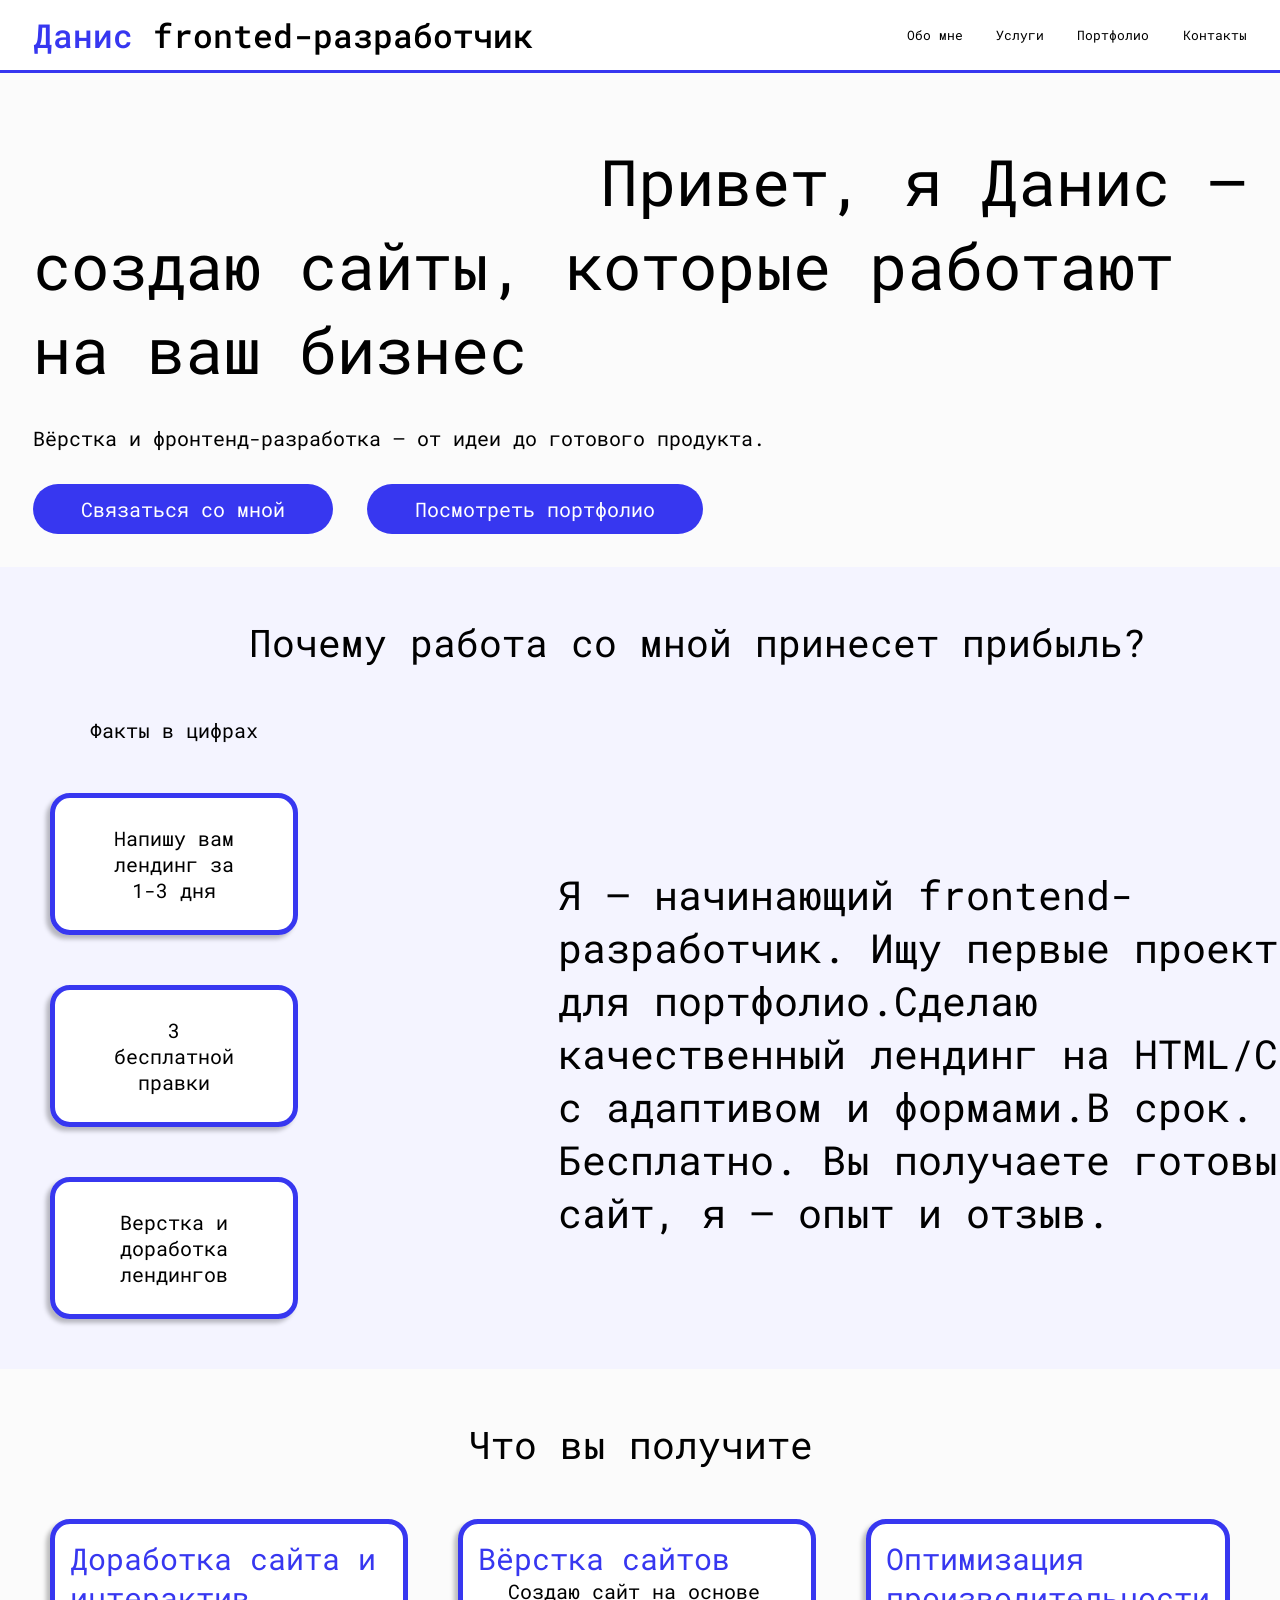
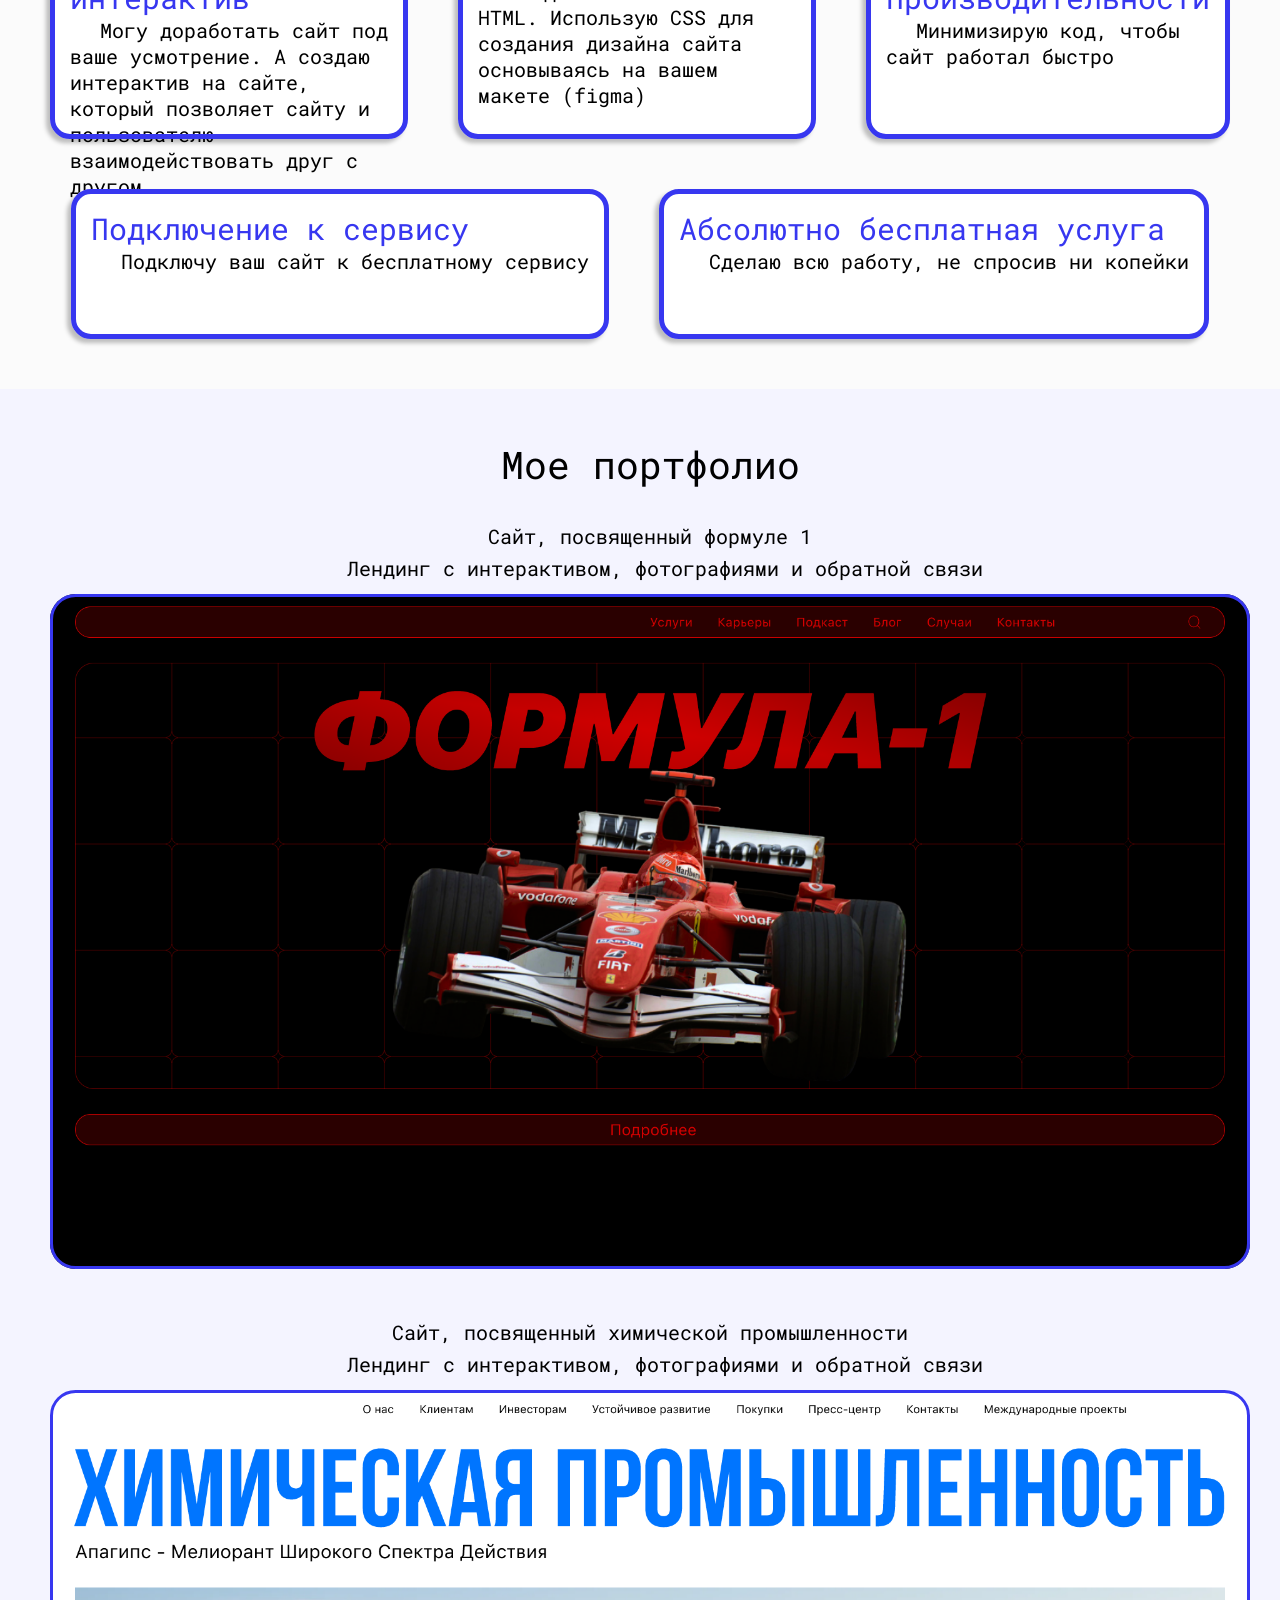
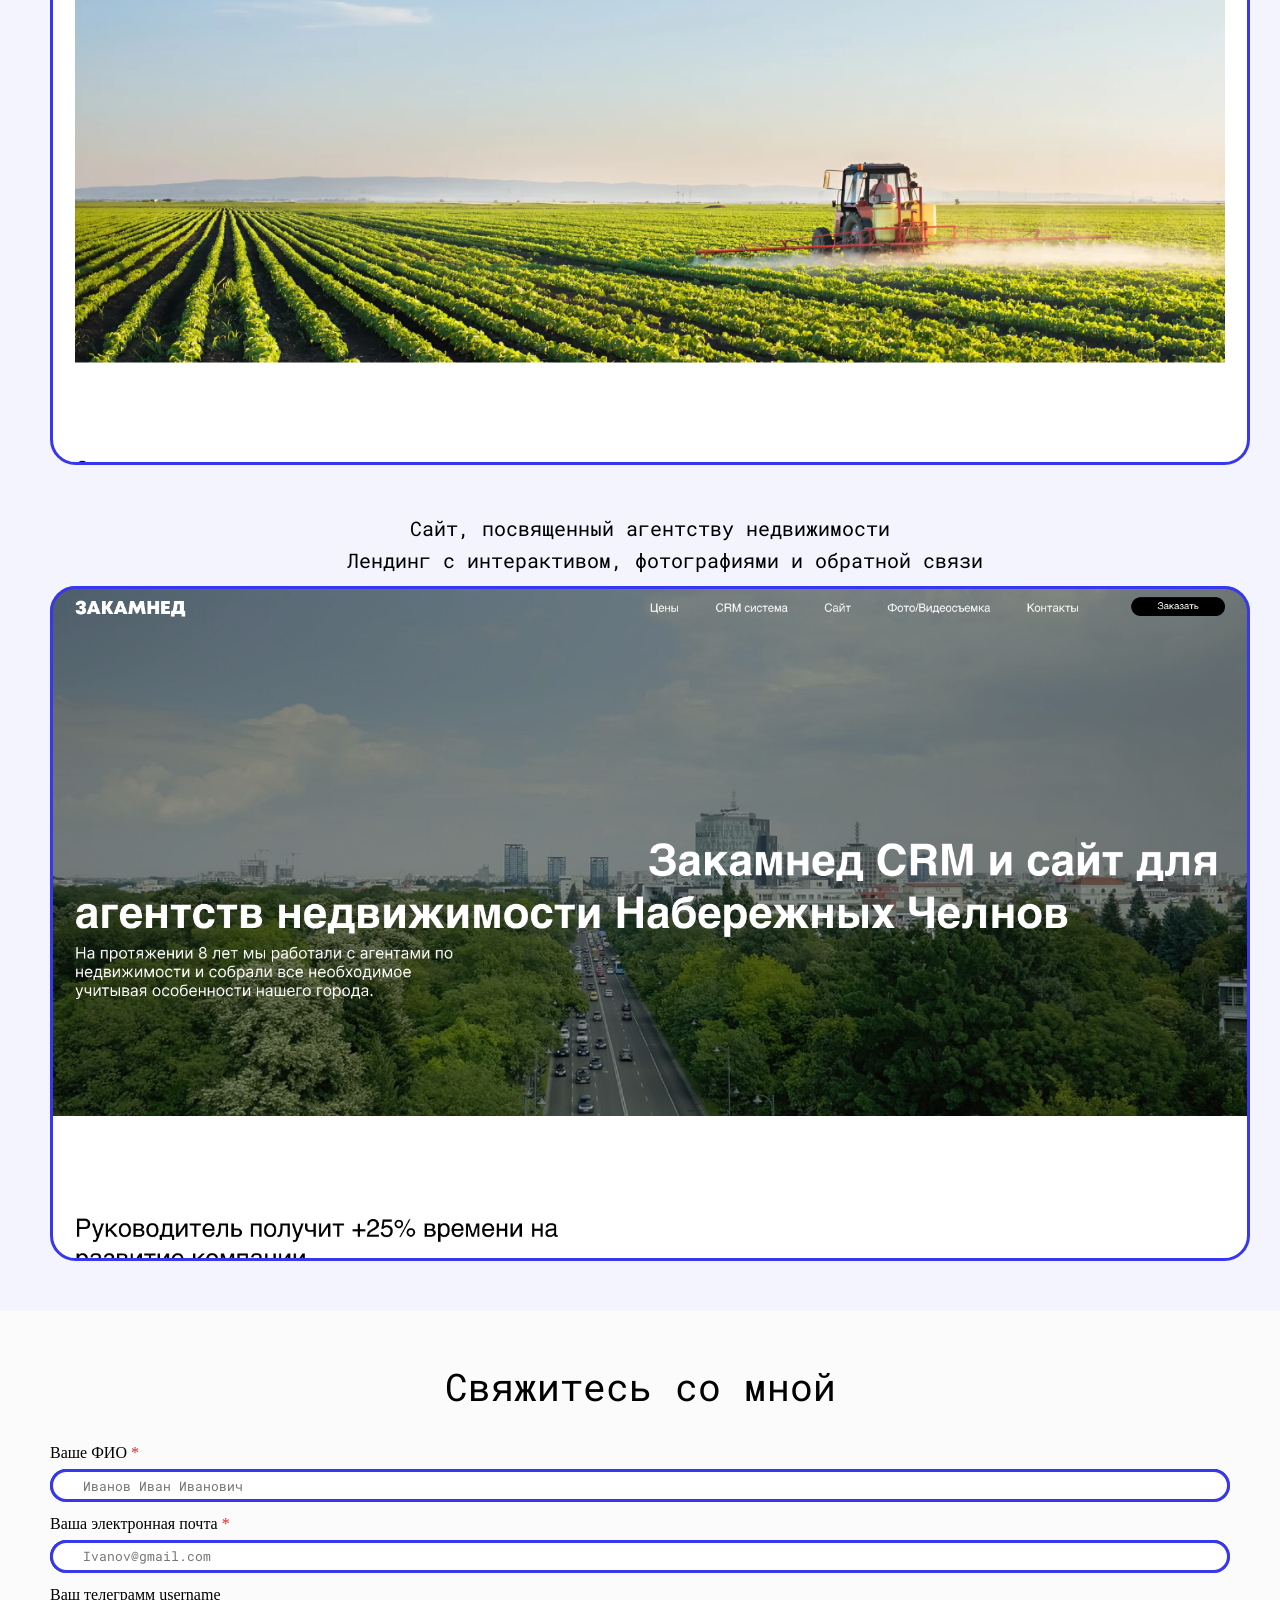
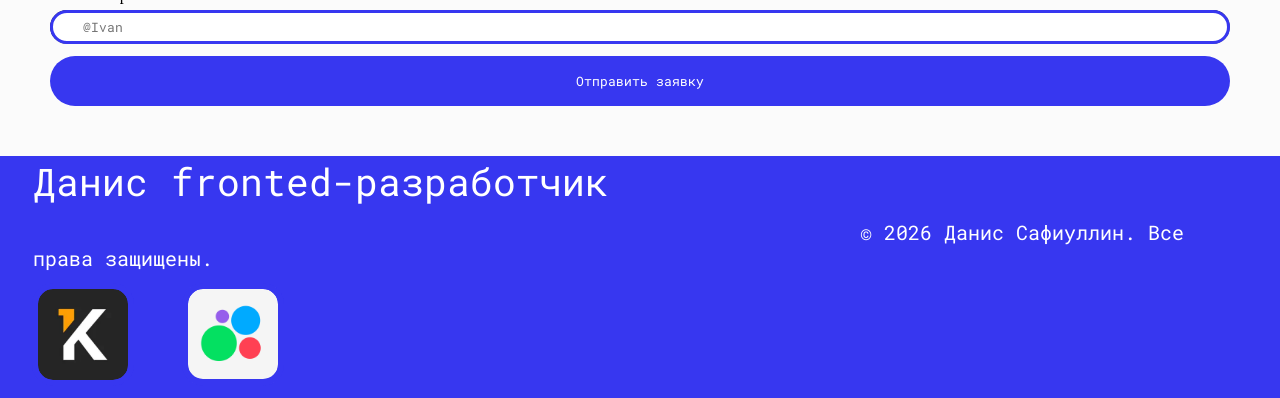
==== commit c618cc4a: "Add files via upload" ====
--- a/index.html
+++ b/index.html
@@ -17,6 +17,8 @@
         }
         html {
             font-size: 16px; 
+            scroll-behavior: smooth;
+            scroll-padding-top: 150px;
         }
         a,
         a:link,
@@ -30,7 +32,7 @@
         p {
             color: black;
             font-family: "Roboto Mono", monospace;
-            font-size: 1vw;
+            font-size: 20px;
             font-optical-sizing: auto;
             font-weight: 400;
             font-style: normal;
@@ -42,6 +44,10 @@
             font-optical-sizing: auto;
             font-weight: 400;
             font-style: normal;
+            justify-self: center;
+        }
+        ul {
+            list-style: none;
         }
 
         /*Блок header*/
@@ -49,15 +55,15 @@
         header {
             display:grid;
             gap: 1vw;
-            margin-bottom: 5vw;
+            position: sticky;
+            top:0;
+            background-color: white;
         }
         span {
             color: rgba(55, 55, 240, 1);
         }
         .logo a {
             color: black;
-            text-decoration: none;
-            cursor: pointer;
             font-family: "Roboto Mono", monospace;
             font-size: 2.6vw;
             font-optical-sizing: auto;
@@ -65,29 +71,30 @@
             font-style: normal;
         }
         .main-nav ul {
-            list-style: none;
-            display:flex;
-            gap:2.6vw;
+            display: flex;
+            gap: 2.6vw;
         }
         nav a {
             color: black;
-            text-decoration: none;
-            cursor: pointer;
             font-family: "Roboto Mono", monospace;
             font-size: 1vw;
             font-optical-sizing: auto;
             font-weight: 400;
             font-style: normal;
-        }
-        nav a:hover {
-            color: black;
-            cursor: pointer;
-            text-decoration: underline;
-            font-family: "Roboto Mono", monospace;
-            font-size: 1vw;
-            font-optical-sizing: auto;
-            font-weight: 400;
-            font-style: normal;
+            position: relative;
+        }
+        nav a::after {
+            content: '';
+            position: absolute;
+            left: 0;
+            bottom: -0.1em;
+            width: 0;
+            height: 0.1em;
+            background: black;
+            transition: width 0.4s ease;
+        }
+        nav a:hover::after {
+            width: 100%;           
         }
         .header-div {
             display:flex;
@@ -95,11 +102,8 @@
             justify-content: space-between;
             padding: 1vw 2.6vw 0vw 2.6vw;
         }
-        .menu-toggle {
-            border:none;
-            background-color: white;
-        }
-        hr {
+        header::after {
+            content: "";
             height: clamp(2px, 0.26vw, 20px);
             background-color: rgba(55, 55, 240, 1);
             border:none;
@@ -111,8 +115,6 @@
             background-color: rgba(55, 55, 240, 1);
             border-radius: 100px;
             color:white;
-            text-decoration: none;
-            cursor: pointer;
             font-family: "Roboto Mono", monospace;
             font-size: 1.25rem;
             font-optical-sizing: auto;
@@ -125,8 +127,6 @@
             background-color: rgba(111, 111, 246, 1);
             border-radius: 100px;
             color:white;
-            text-decoration: none;
-            cursor: pointer;
             font-family: "Roboto Mono", monospace;
             font-size: 1.25rem;
             font-optical-sizing: auto;
@@ -141,8 +141,6 @@
             outline: 0.26vw rgba(111, 111, 246, 1) solid;
             outline-offset: -0.26vw;
             color: rgba(111, 111, 246, 1);
-            text-decoration: none;
-            cursor: pointer;
             font-family: "Roboto Mono", monospace;
             font-size: 1.25rem;
             font-optical-sizing: auto;
@@ -153,7 +151,6 @@
             transform: scale(0.95);
         }
         .hero ul {
-            list-style: none;
             display:flex;
             gap:2.6vw;
         }
@@ -166,42 +163,53 @@
             font-style: normal;
             text-indent: 44.27vw;
         }
-        h3 {
-            color:black;
-            font-family: "Roboto Mono", monospace;
-            font-size: 2vw;
-            font-optical-sizing: auto;
-            font-weight: 400;
-            font-style: normal
-        }
+        
         .hero {
             padding-right: 2.6vw;
             padding-left: 2.6vw;
+            padding-top: 5.2vw;
+            padding-bottom: 2.6vw;
             display:grid;
             gap: 2.6vw;
-            margin-bottom: 5.2vw;
+            background-color: rgba(251, 251, 251, 1);
         }
 
         /*Блок about*/
 
+        .about li {
+            padding: 32px 64px;
+            background-color: white;
+            outline: 5px solid rgba(55, 55, 240, 1);
+            outline-offset: -5px;
+            border-radius: 20px;
+            box-shadow: -4px 4px 4px rgba(0,0,0,0.25);
+        }
+        .about ul {
+            display:grid;
+            gap:50px;
+            width: 650px; 
+            text-align: center      
+        }
         .block-div {
-            display:grid;
-            gap:1vw;
-        }
-        .about ul {
-            padding-left: 2em;
-            font-family: "Roboto Mono", monospace;
-            font-size: 1vw;
-            font-optical-sizing: auto;
-            font-weight: 400;
-            font-style: normal;
+            display:flex;
+            gap:260px;
+            align-items: center;
         }
         .about {
-            padding-right: 2.6vw;
-            padding-left: 2.6vw;
-            margin-bottom: 5.2vw;
-            display: grid;
-            gap: 2.6vw;
+            padding: 50px;
+            display: grid;
+            gap: 50px;
+            background-color: rgba(244, 244, 255, 1);
+        }
+        h4 {
+            color:black;
+            font-family: "Roboto Mono", monospace;
+            font-size: 40px;
+            font-optical-sizing: auto;
+            font-weight: 400;
+            font-style: normal;
+            max-height: 300px;
+            max-width: 910px;
         }
 
         /*Блок services*/
@@ -216,31 +224,51 @@
         .services h3 {
             color: rgba(55, 55, 240, 1);
             font-family: "Roboto Mono", monospace;
-            font-size: 1.56vw;
-            font-optical-sizing: auto;
-            font-weight: 400;
-            font-style: normal;
-        }
-        .card {
-            display:grid;
-            gap:0.52vw;
-            width: 31.25vw;
-        }
-        .services ul {
-            display:flex;
-            gap: 16.14vw;
-            list-style: none;
+            font-size: 30px;
+            font-optical-sizing: auto;
+            font-weight: 400;
+            font-style: normal;
+        }
+        .card-section1 {
+            display: block;
+            background-color: white;
+            outline: 5px solid rgba(55, 55, 240, 1);
+            outline-offset: -5px;
+            border-radius: 20px;
+            box-shadow: -4px 4px 4px rgba(0,0,0,0.25);
+            max-width: 573px;
+            height: 220px;
+            padding: 20px 20px 50px 20px;
+        }
+        .card-section2 {
+            display: block;
+            background-color: white;
+            outline: 5px solid rgba(55, 55, 240, 1);
+            outline-offset: -5px;
+            border-radius: 20px;
+            box-shadow: -4px 4px 4px rgba(0,0,0,0.25);
+            max-width: 573px;
+            height: 150px;
+            padding: 20px 20px 50px 20px;
+        }
+        .card1 {
+            display: flex;
+            gap: 50px;
+        }
+        .card2 {
+            display: flex;
+            gap: 50px;
+            margin: 0 auto;
+        }
+        .block-card {
+            display: grid;
+            gap: 50px;
         }
         .services {
             display:grid;
-            gap: 2.6vw;
-            padding-right: 2.6vw;
-            padding-left: 2.6vw;
-            margin-bottom: 5.2vw;
-        }
-        .block-card {
-            display: grid;
-            gap: 1vw;
+            gap: 50px;
+            padding: 50px;
+            background-color: rgba(251, 251, 251, 1);
         }
 
         /*Блок portfolio*/
@@ -248,9 +276,8 @@
         .portfolio {
             display:grid;
             gap: 2.6vw;
-            margin-bottom: 5.2vw;
-            padding-left: 2.6vw;
-            padding-right: 2.6vw;
+            padding: 50px;
+            background-color: rgba(244, 244, 255, 1);
         }
         h3 {
             color: black;
@@ -261,32 +288,33 @@
             font-style: normal;
         }
         .card-portfolio img {
-            width: 41.66vw;
+            max-width: 1200px;
             border-radius: 2vw;
             outline: 0.26vw solid rgba(55, 55, 240, 1);
             outline-offset: -0.26vw;
         }
         .portfolio-div {
             display: grid;
+            gap:50px;
+            margin: 0 auto;
+            text-align: center;
+        }
+        .card-portfolio {
+            display: grid;
+            gap:1vw;
+        }
+        .card-portfolio div {
+            display: grid;
+            gap:0.5vw;
+        }
+
+        /*Блок contacts*/
+
+        .contacts {
+            display: grid;
             gap:2.6vw;
-        }
-        .card-portfolio {
-            display: grid;
-            gap:1vw;
-        }
-        .card-portfolio div {
-            display: grid;
-            gap:0.5vw;
-        }
-
-        /*Блок contacts*/
-
-        .contacts {
-            display: grid;
-            gap:2.6vw;
-            padding-right: 2.6vw;
-            padding-left: 2.6vw;
-            margin-bottom: 5.2vw;
+            padding: 50px;
+            background-color: rgba(251, 251, 251, 1);
         }
         input {
             background-color: white;
@@ -306,28 +334,24 @@
             background-color: rgba(55, 55, 240, 1);
             border-radius: 100px;
             color:white;
-            text-decoration: none;
-            cursor: pointer;
             font-family: "Roboto Mono", monospace;
             font-size: 1vw;
             font-optical-sizing: auto;
             font-weight: 400;
             font-style: normal;
             border:0px;
-            height: 3.5em;
+            height: 50px;
         }
         .contacts button:hover{
             background-color: rgba(111, 111, 246, 1);
             border-radius: 100px;
             color:white;
-            text-decoration: none;
-            cursor: pointer;
             font-family: "Roboto Mono", monospace;
             font-size: 1vw;
             font-optical-sizing: auto;
             font-weight: 400;
             font-style: normal;
-            height: 3,64vw;
+            height: 50px;
         }
         .contacts button:active{
             background-color: white;
@@ -335,14 +359,12 @@
             outline: 0.26vw rgba(111, 111, 246, 1) solid;
             outline-offset: -0.26vw;
             color: rgba(111, 111, 246, 1);
-            text-decoration: none;
-            cursor: pointer;
             font-family: "Roboto Mono", monospace;
             font-size: 1vw;
             font-optical-sizing: auto;
             font-weight: 400;
             font-style: normal;
-            height: 3,64vw;
+            height: 50px;
             transform: scale(0.95);
         }
         .contacts div {
@@ -384,8 +406,27 @@
             font-size: 5,2vw;
             color:white;
         }
-        .kwork img{
-            max-width: 2.6vw;
+        .logo-footer h2{
+            justify-self: start;
+        }
+        .footer-img-a{
+            display: block;
+            border-radius: 20px;
+            outline: 6px solid rgba(55, 55, 240, 1);
+            outline-offset: -5px;
+            background-color: white;
+        }
+        .footer-img img{
+            display: block;
+            border-radius: 20px;
+            outline: 6px solid rgba(55, 55, 240, 1);
+            outline-offset: -5px;
+            background-color: white;
+            width:100px;
+        }
+        .footer-img{
+            display: flex;
+            gap:50px;
         }
         
 
@@ -404,7 +445,6 @@
             </ul>
             </nav>
         </div>
-        <hr>
     </header>
     <main>
         <section class="hero">
@@ -418,40 +458,38 @@
         <section class="about" id="about">
             <h2>Почему работа со мной принесет прибыль?</h2>
             <div class="block-div">
-                <p>Я перспективный молодой fronted-разработчик. Работа со мной принесет вам пользу независимо от того как пойдет работа. Мои услуги в текущий момент стоят бесплатно. Вы получите сайт и опыт работу с фрилансерами. Работаю в указанные сроки. Я умею работать с HTML5 и CSS3. Создаю лендинги, которые привлекают клиентов работать с вами.</p>
-                <ul>Факты в цифрах
-                <li>Напишу вам лендинг за 1-3 дня</li>
-                <li>3 бесплатной правки</li>
-                <li>Верстка и доработка лендингов</li>
+                <ul><h3>Факты в цифрах</h3>
+                    <li><h3>Напишу вам лендинг за 1-3 дня</h3></li>
+                    <li><h3>3 бесплатной правки</h3></li>
+                    <li><h3>Верстка и доработка лендингов</h3></li>
                 </ul>
+                <h4>Я — начинающий frontend-разработчик. Ищу первые проекты для портфолио.Сделаю качественный лендинг на HTML/CSS с адаптивом и формами.В срок. Бесплатно. Вы получаете готовый сайт, я — опыт и отзыв.</h4>
             </div>
         </section>
         <section class="services" id="services">
             <h2>Что вы получите</h2>
             <div class="block-card">
-                <ul>
-                    <li><section class="card">
-                        <h3>⚙️ Доработка сайта и интерактив</h3>
+                <ul class="card1">
+                    <li><section class="card-section1">
+                        <h3>Доработка сайта и интерактив</h3>
                         <p>Могу доработать сайт под ваше усмотрение. А создаю интерактив на сайте, который позволяет сайту и пользователю взаимодействовать друг с другом</p>
                     </section></li>
-                    <li><section class="card">
-                        <h3>🖥️ Вёрстка сайтов</h3>
+                    <li><section class="card-section1">
+                        <h3>Вёрстка сайтов</h3>
                         <p>Создаю сайт на основе HTML. Использую CSS для создания дизайна сайта основываясь на вашем макете (figma)</p>
                     </section></li>
-                </ul>
-                <ul>
-                    <li><section class="card">
-                        <h3>🚀 Оптимизация производительности</h3>
+                    <li><section class="card-section1">
+                        <h3>Оптимизация производительности</h3>
                         <p>Минимизирую код, чтобы сайт работал быстро</p>
                     </section></li>
-                    <li><section class="card">
-                        <h3>🔧 Подключение к сервису</h3>
+                </ul>
+                <ul class="card2">
+                    <li><section class="card-section2">
+                        <h3>Подключение к сервису</h3>
                         <p>Подключу ваш сайт к бесплатному сервису</p>
                     </section></li>
-                </ul>
-                <ul>
-                    <li><section class="card">
-                        <h3>🤑 Абсолютно бесплатная услуга</h3>
+                    <li><section class="card-section2">
+                        <h3>Абсолютно бесплатная услуга</h3>
                         <p>Сделаю всю работу, не спросив ни копейки</p>
                     </section></li>
                 </ul>
@@ -507,7 +545,10 @@
     <footer>
         <div class="logo-footer"><h2><a href="index.html">Данис fronted-разработчик</a></h2></div>
         <p id="copyright">© 2026 Данис Сафиуллин. Все права защищены.</p>
-        <a class="kwork" href="https://kwork.ru/user/safiullindanis6"><img src="kwork.png"></a>
+        <section class="footer-img">
+            <a class="footer-img-a" href="https://kwork.ru/user/safiullindanis6"><img src="kwork.png"></a>
+            <a class="footer-img-a" href="https://www.avito.ru/baykit/predlozheniya_uslug/verstka_lendinga._sozdaniya_saytov_8279561027"><img src="avito.png"></a>
+        </section>
     </footer>
 </body>
 </html>
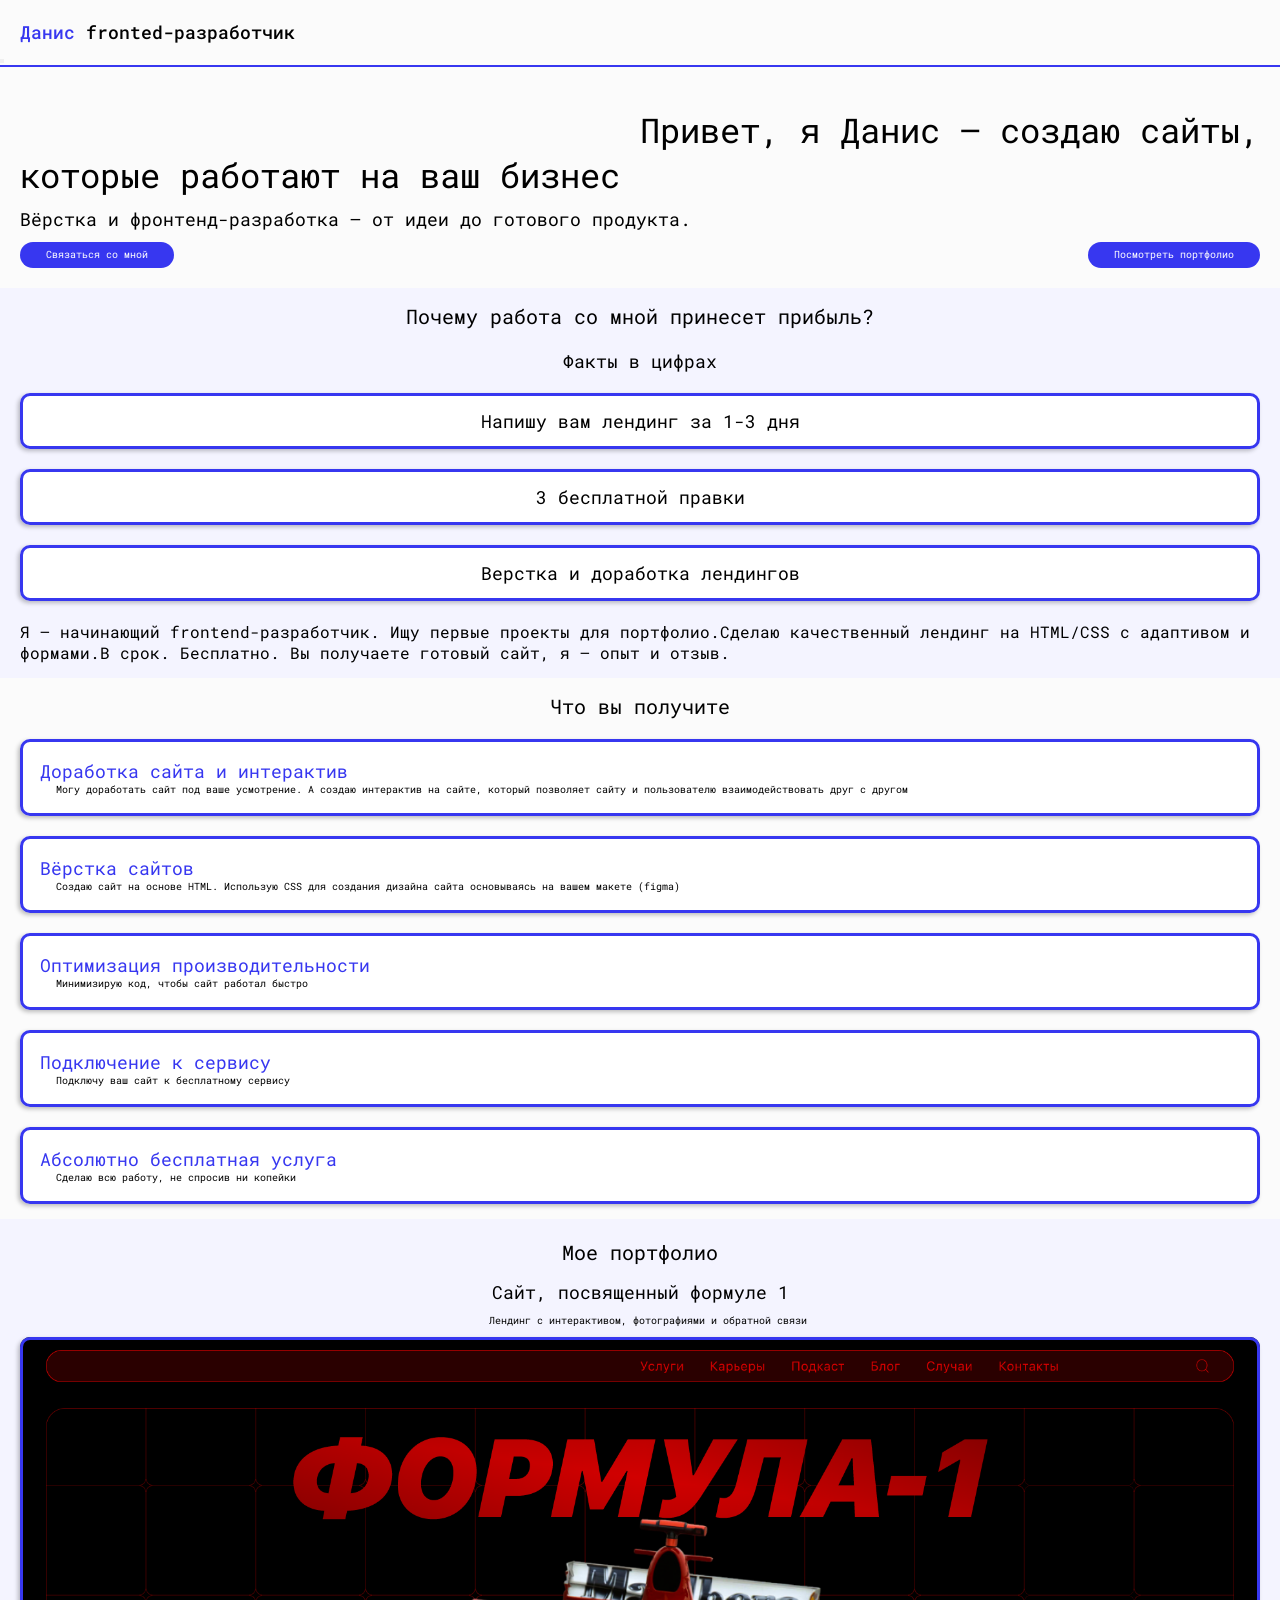
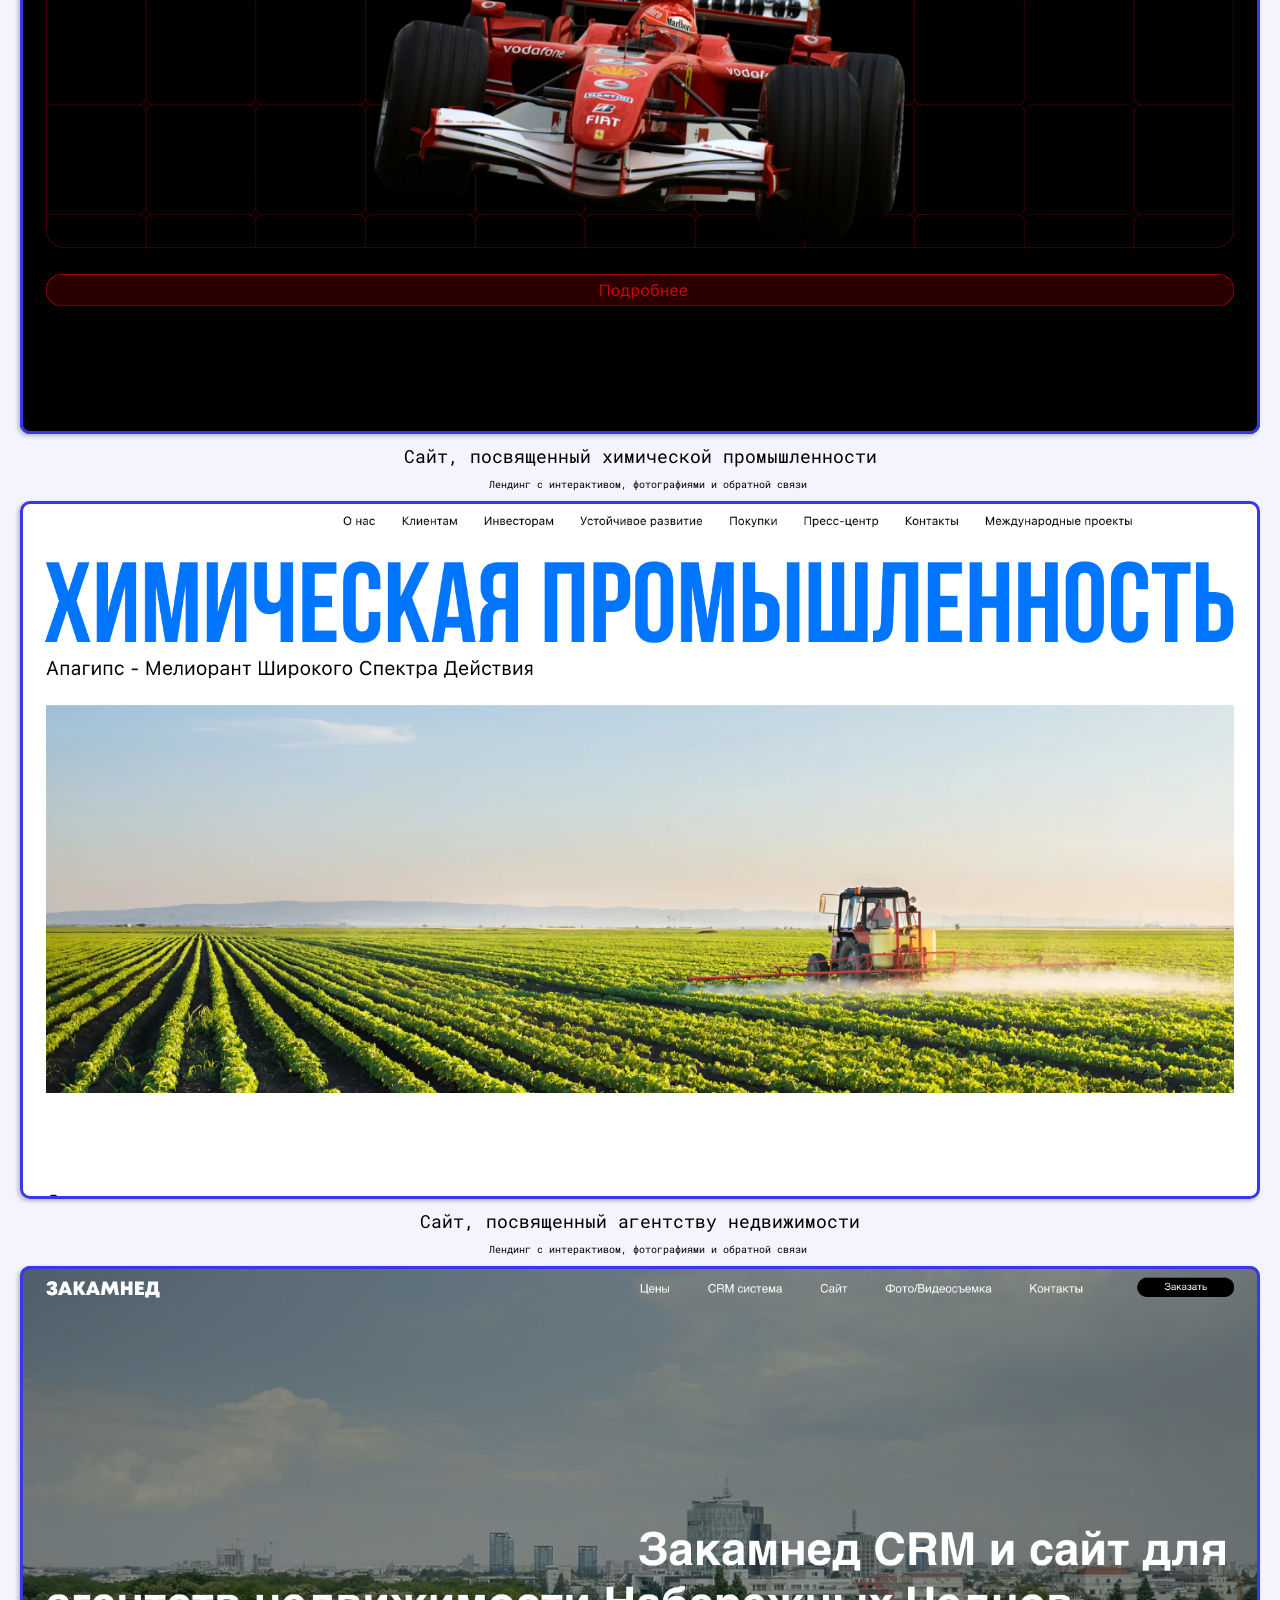
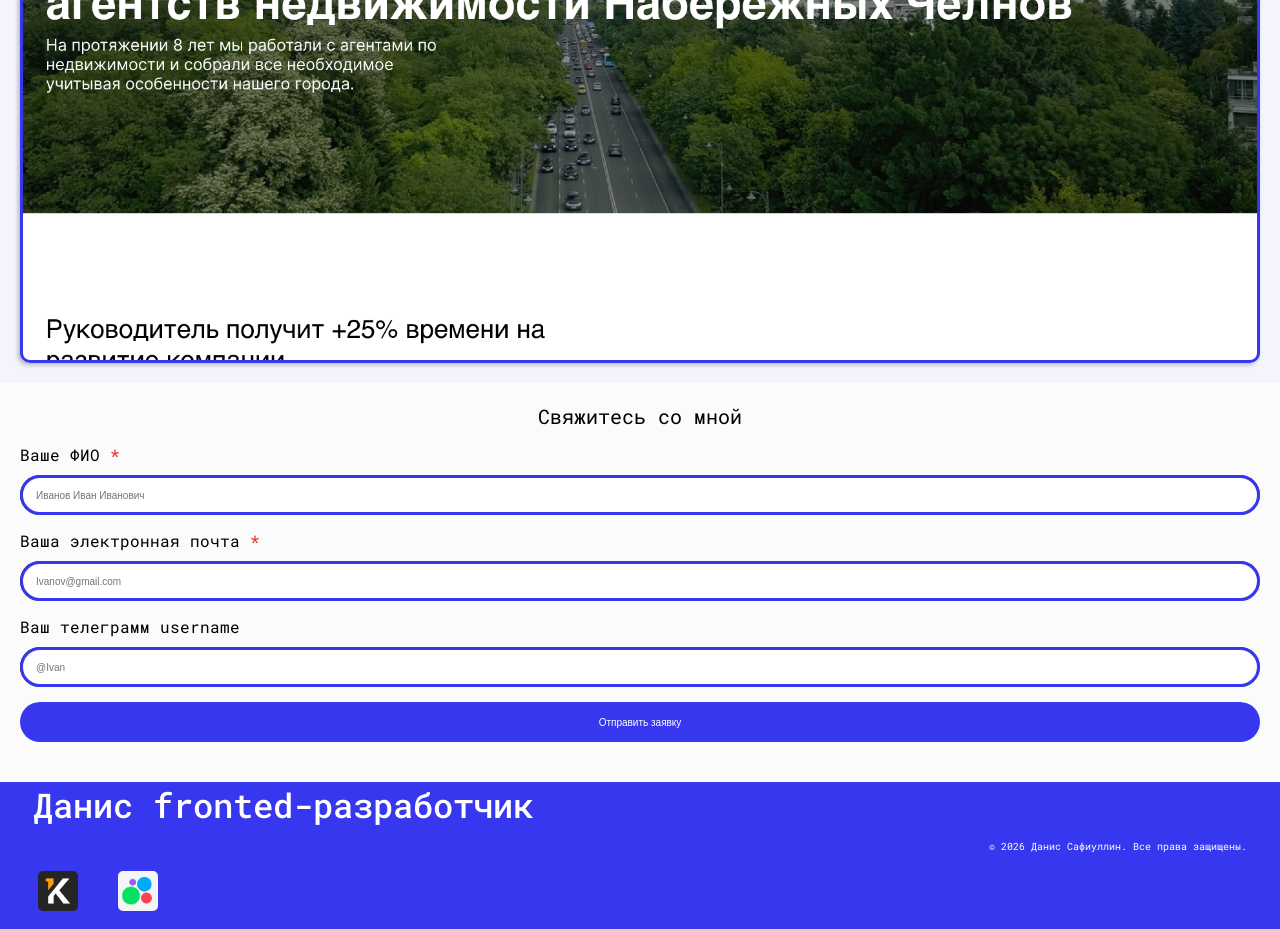
==== commit f0689bd3: "Add files via upload" ====
--- a/index.html
+++ b/index.html
@@ -9,440 +9,24 @@
     <link href="https://fonts.googleapis.com/css2?family=Roboto+Mono:ital,wght@0,500;1,500&display=swap" rel="stylesheet">
     <link href="https://fonts.googleapis.com/css2?family=Roboto+Mono:ital@0;1&display=swap" rel="stylesheet">
     <link rel="icon" href="icon.webp" type="image/x-icon">
-    <style>
-        * {
-            margin: 0;
-            padding: 0;
-            box-sizing: border-box;
-        }
-        html {
-            font-size: 16px; 
-            scroll-behavior: smooth;
-            scroll-padding-top: 150px;
-        }
-        a,
-        a:link,
-        a:visited,
-        a:hover,
-        a:active {
-            color: black;
-            text-decoration: none;
-            cursor: pointer;
-        }
-        p {
-            color: black;
-            font-family: "Roboto Mono", monospace;
-            font-size: 20px;
-            font-optical-sizing: auto;
-            font-weight: 400;
-            font-style: normal;
-            text-indent: 1.5em;
-        }
-        h2 {
-            font-family: "Roboto Mono", monospace;
-            font-size: clamp(1.8rem, 3vw, 3.8rem);
-            font-optical-sizing: auto;
-            font-weight: 400;
-            font-style: normal;
-            justify-self: center;
-        }
-        ul {
-            list-style: none;
-        }
-
-        /*Блок header*/
-
-        header {
-            display:grid;
-            gap: 1vw;
-            position: sticky;
-            top:0;
-            background-color: white;
-        }
-        span {
-            color: rgba(55, 55, 240, 1);
-        }
-        .logo a {
-            color: black;
-            font-family: "Roboto Mono", monospace;
-            font-size: 2.6vw;
-            font-optical-sizing: auto;
-            font-weight: 500;
-            font-style: normal;
-        }
-        .main-nav ul {
-            display: flex;
-            gap: 2.6vw;
-        }
-        nav a {
-            color: black;
-            font-family: "Roboto Mono", monospace;
-            font-size: 1vw;
-            font-optical-sizing: auto;
-            font-weight: 400;
-            font-style: normal;
-            position: relative;
-        }
-        nav a::after {
-            content: '';
-            position: absolute;
-            left: 0;
-            bottom: -0.1em;
-            width: 0;
-            height: 0.1em;
-            background: black;
-            transition: width 0.4s ease;
-        }
-        nav a:hover::after {
-            width: 100%;           
-        }
-        .header-div {
-            display:flex;
-            align-items: center;
-            justify-content: space-between;
-            padding: 1vw 2.6vw 0vw 2.6vw;
-        }
-        header::after {
-            content: "";
-            height: clamp(2px, 0.26vw, 20px);
-            background-color: rgba(55, 55, 240, 1);
-            border:none;
-        }
-
-        /*Блок hero*/
-
-        .hero a {
-            background-color: rgba(55, 55, 240, 1);
-            border-radius: 100px;
-            color:white;
-            font-family: "Roboto Mono", monospace;
-            font-size: 1.25rem;
-            font-optical-sizing: auto;
-            font-weight: 400;
-            font-style: normal;
-            display: inline-block;
-            padding: 0.6em 2.4em;
-        }
-        .hero a:hover{
-            background-color: rgba(111, 111, 246, 1);
-            border-radius: 100px;
-            color:white;
-            font-family: "Roboto Mono", monospace;
-            font-size: 1.25rem;
-            font-optical-sizing: auto;
-            font-weight: 400;
-            font-style: normal;
-            display: inline-block;
-            padding: 0.6em 2.4em;
-        }
-        .hero a:active{
-            background-color: white;
-            border-radius: 100px;
-            outline: 0.26vw rgba(111, 111, 246, 1) solid;
-            outline-offset: -0.26vw;
-            color: rgba(111, 111, 246, 1);
-            font-family: "Roboto Mono", monospace;
-            font-size: 1.25rem;
-            font-optical-sizing: auto;
-            font-weight: 400;
-            font-style: normal;
-            display: inline-block;
-            padding: 0.6em 2.4em;
-            transform: scale(0.95);
-        }
-        .hero ul {
-            display:flex;
-            gap:2.6vw;
-        }
-        h1 {
-            color:black;
-            font-family: "Roboto Mono", monospace;
-            font-size: clamp(2rem, 5.2vw, 4rem);
-            font-optical-sizing: auto;
-            font-weight: 400;
-            font-style: normal;
-            text-indent: 44.27vw;
-        }
-        
-        .hero {
-            padding-right: 2.6vw;
-            padding-left: 2.6vw;
-            padding-top: 5.2vw;
-            padding-bottom: 2.6vw;
-            display:grid;
-            gap: 2.6vw;
-            background-color: rgba(251, 251, 251, 1);
-        }
-
-        /*Блок about*/
-
-        .about li {
-            padding: 32px 64px;
-            background-color: white;
-            outline: 5px solid rgba(55, 55, 240, 1);
-            outline-offset: -5px;
-            border-radius: 20px;
-            box-shadow: -4px 4px 4px rgba(0,0,0,0.25);
-        }
-        .about ul {
-            display:grid;
-            gap:50px;
-            width: 650px; 
-            text-align: center      
-        }
-        .block-div {
-            display:flex;
-            gap:260px;
-            align-items: center;
-        }
-        .about {
-            padding: 50px;
-            display: grid;
-            gap: 50px;
-            background-color: rgba(244, 244, 255, 1);
-        }
-        h4 {
-            color:black;
-            font-family: "Roboto Mono", monospace;
-            font-size: 40px;
-            font-optical-sizing: auto;
-            font-weight: 400;
-            font-style: normal;
-            max-height: 300px;
-            max-width: 910px;
-        }
-
-        /*Блок services*/
-
-        .services h2 {
-            font-family: "Roboto Mono", monospace;
-            font-size: clamp(2rem, 3vw, 4rem);
-            font-optical-sizing: auto;
-            font-weight: 400;
-            font-style: normal;
-        }
-        .services h3 {
-            color: rgba(55, 55, 240, 1);
-            font-family: "Roboto Mono", monospace;
-            font-size: 30px;
-            font-optical-sizing: auto;
-            font-weight: 400;
-            font-style: normal;
-        }
-        .card-section1 {
-            display: block;
-            background-color: white;
-            outline: 5px solid rgba(55, 55, 240, 1);
-            outline-offset: -5px;
-            border-radius: 20px;
-            box-shadow: -4px 4px 4px rgba(0,0,0,0.25);
-            max-width: 573px;
-            height: 220px;
-            padding: 20px 20px 50px 20px;
-        }
-        .card-section2 {
-            display: block;
-            background-color: white;
-            outline: 5px solid rgba(55, 55, 240, 1);
-            outline-offset: -5px;
-            border-radius: 20px;
-            box-shadow: -4px 4px 4px rgba(0,0,0,0.25);
-            max-width: 573px;
-            height: 150px;
-            padding: 20px 20px 50px 20px;
-        }
-        .card1 {
-            display: flex;
-            gap: 50px;
-        }
-        .card2 {
-            display: flex;
-            gap: 50px;
-            margin: 0 auto;
-        }
-        .block-card {
-            display: grid;
-            gap: 50px;
-        }
-        .services {
-            display:grid;
-            gap: 50px;
-            padding: 50px;
-            background-color: rgba(251, 251, 251, 1);
-        }
-
-        /*Блок portfolio*/
-
-        .portfolio {
-            display:grid;
-            gap: 2.6vw;
-            padding: 50px;
-            background-color: rgba(244, 244, 255, 1);
-        }
-        h3 {
-            color: black;
-            font-family: "Roboto Mono", monospace;
-            font-size: 1.56vw;
-            font-optical-sizing: auto;
-            font-weight: 400;
-            font-style: normal;
-        }
-        .card-portfolio img {
-            max-width: 1200px;
-            border-radius: 2vw;
-            outline: 0.26vw solid rgba(55, 55, 240, 1);
-            outline-offset: -0.26vw;
-        }
-        .portfolio-div {
-            display: grid;
-            gap:50px;
-            margin: 0 auto;
-            text-align: center;
-        }
-        .card-portfolio {
-            display: grid;
-            gap:1vw;
-        }
-        .card-portfolio div {
-            display: grid;
-            gap:0.5vw;
-        }
-
-        /*Блок contacts*/
-
-        .contacts {
-            display: grid;
-            gap:2.6vw;
-            padding: 50px;
-            background-color: rgba(251, 251, 251, 1);
-        }
-        input {
-            background-color: white;
-            border-radius: 100px;
-            font-family: "Roboto Mono", monospace;
-            font-size: 1vw;
-            font-optical-sizing: auto;
-            font-weight: 400;
-            font-style: normal;
-            display: inline-block;
-            padding: 0.6em 2.4em;
-            outline: 0.26vw solid rgba(55, 55, 240, 1);
-            outline-offset: -0.26vw;
-            height: 2.6vw;
-        }
-        .contacts button {
-            background-color: rgba(55, 55, 240, 1);
-            border-radius: 100px;
-            color:white;
-            font-family: "Roboto Mono", monospace;
-            font-size: 1vw;
-            font-optical-sizing: auto;
-            font-weight: 400;
-            font-style: normal;
-            border:0px;
-            height: 50px;
-        }
-        .contacts button:hover{
-            background-color: rgba(111, 111, 246, 1);
-            border-radius: 100px;
-            color:white;
-            font-family: "Roboto Mono", monospace;
-            font-size: 1vw;
-            font-optical-sizing: auto;
-            font-weight: 400;
-            font-style: normal;
-            height: 50px;
-        }
-        .contacts button:active{
-            background-color: white;
-            border-radius: 100px;
-            outline: 0.26vw rgba(111, 111, 246, 1) solid;
-            outline-offset: -0.26vw;
-            color: rgba(111, 111, 246, 1);
-            font-family: "Roboto Mono", monospace;
-            font-size: 1vw;
-            font-optical-sizing: auto;
-            font-weight: 400;
-            font-style: normal;
-            height: 50px;
-            transform: scale(0.95);
-        }
-        .contacts div {
-            display: grid;
-            gap:0.52vw;
-        }
-        .contacts form {
-            display: grid;
-            gap:1vw;
-        }
-        .contacts span {
-            color: rgba(230, 39, 39, 1);
-        }
-
-        /*Секция footer*/
-
-        footer p {
-            text-indent: 64.58vw;
-            display: flex;    
-            color:white;
-        }
-        footer {
-            background-color: rgba(55, 55, 240, 1);
-            padding-right: 2.6vw;
-            padding-left: 2.6vw;
-            padding-bottom: 1vw;
-            display: grid;
-            gap:1vw;
-        }
-        footer .logo a{
-            color:white;
-            font-size: 5.2vw;
-            font-weight: 26vw;
-        }
-        footer .logo span {
-            color: white;
-        }
-        .logo-footer a{
-            font-size: 5,2vw;
-            color:white;
-        }
-        .logo-footer h2{
-            justify-self: start;
-        }
-        .footer-img-a{
-            display: block;
-            border-radius: 20px;
-            outline: 6px solid rgba(55, 55, 240, 1);
-            outline-offset: -5px;
-            background-color: white;
-        }
-        .footer-img img{
-            display: block;
-            border-radius: 20px;
-            outline: 6px solid rgba(55, 55, 240, 1);
-            outline-offset: -5px;
-            background-color: white;
-            width:100px;
-        }
-        .footer-img{
-            display: flex;
-            gap:50px;
-        }
-        
-
-    </style>
+    <link href="style.css" rel="stylesheet">
 </head>
 <body>
     <header>
         <div class="header-div">
             <div class="logo"><a href="index.html"><span>Данис</span> fronted-разработчик</a></div>
-            <nav class="main-nav">
-            <ul>
-                <li><a href="#about">Обо мне</a></li>
-                <li><a href="#services">Услуги</a></li>
-                <li><a href="#portfolio">Портфолио</a></li>
-                <li><a href="#contacts">Контакты</a></li>
-            </ul>
+            <button class="burger" id="burger">
+                <span></span>
+                <span></span>
+                <span></span>
+            </button>
+            <nav class="main-nav" id="main-nav">
+                <ul class="nav-list" id="nav-list">
+                    <li><a href="#about">Обо мне</a></li>
+                    <li><a href="#services">Услуги</a></li>
+                    <li><a href="#portfolio">Портфолио</a></li>
+                    <li><a href="#contacts">Контакты</a></li>
+                </ul>
             </nav>
         </div>
     </header>
@@ -457,67 +41,55 @@
         </section>
         <section class="about" id="about">
             <h2>Почему работа со мной принесет прибыль?</h2>
-            <div class="block-div">
-                <ul><h3>Факты в цифрах</h3>
-                    <li><h3>Напишу вам лендинг за 1-3 дня</h3></li>
-                    <li><h3>3 бесплатной правки</h3></li>
-                    <li><h3>Верстка и доработка лендингов</h3></li>
-                </ul>
-                <h4>Я — начинающий frontend-разработчик. Ищу первые проекты для портфолио.Сделаю качественный лендинг на HTML/CSS с адаптивом и формами.В срок. Бесплатно. Вы получаете готовый сайт, я — опыт и отзыв.</h4>
-            </div>
+            <ul><h3>Факты в цифрах</h3>
+                <li><h3>Напишу вам лендинг за 1-3 дня</h3></li>
+                <li><h3>3 бесплатной правки</h3></li>
+                <li><h3>Верстка и доработка лендингов</h3></li>
+            </ul>
+            <h4>Я — начинающий frontend-разработчик. Ищу первые проекты для портфолио.Сделаю качественный лендинг на HTML/CSS с адаптивом и формами.В срок. Бесплатно. Вы получаете готовый сайт, я — опыт и отзыв.</h4>
         </section>
         <section class="services" id="services">
             <h2>Что вы получите</h2>
-            <div class="block-card">
-                <ul class="card1">
-                    <li><section class="card-section1">
-                        <h3>Доработка сайта и интерактив</h3>
-                        <p>Могу доработать сайт под ваше усмотрение. А создаю интерактив на сайте, который позволяет сайту и пользователю взаимодействовать друг с другом</p>
-                    </section></li>
-                    <li><section class="card-section1">
-                        <h3>Вёрстка сайтов</h3>
-                        <p>Создаю сайт на основе HTML. Использую CSS для создания дизайна сайта основываясь на вашем макете (figma)</p>
-                    </section></li>
-                    <li><section class="card-section1">
-                        <h3>Оптимизация производительности</h3>
-                        <p>Минимизирую код, чтобы сайт работал быстро</p>
-                    </section></li>
-                </ul>
-                <ul class="card2">
-                    <li><section class="card-section2">
-                        <h3>Подключение к сервису</h3>
-                        <p>Подключу ваш сайт к бесплатному сервису</p>
-                    </section></li>
-                    <li><section class="card-section2">
-                        <h3>Абсолютно бесплатная услуга</h3>
-                        <p>Сделаю всю работу, не спросив ни копейки</p>
-                    </section></li>
-                </ul>
-            </div>
+            <ul>
+                <li><section>
+                    <h3>Доработка сайта и интерактив</h3>
+                    <p>Могу доработать сайт под ваше усмотрение. А создаю интерактив на сайте, который позволяет сайту и пользователю взаимодействовать друг с другом</p>
+                </section></li>
+                <li><section>
+                    <h3>Вёрстка сайтов</h3>
+                    <p>Создаю сайт на основе HTML. Использую CSS для создания дизайна сайта основываясь на вашем макете (figma)</p>
+                </section></li>
+                <li><section>
+                    <h3>Оптимизация производительности</h3>
+                    <p>Минимизирую код, чтобы сайт работал быстро</p>
+                </section></li>
+                <li><section>
+                    <h3>Подключение к сервису</h3>
+                    <p>Подключу ваш сайт к бесплатному сервису</p>
+                </section></li>
+                <li><section>
+                    <h3>Абсолютно бесплатная услуга</h3>
+                    <p>Сделаю всю работу, не спросив ни копейки</p>
+                </section></li>
+            </ul>
         </section>
         <section class="portfolio" id="portfolio">
             <h2>Мое портфолио</h2>
             <div class="portfolio-div">
                 <section class="card-portfolio">
-                    <div>
-                        <h3>Сайт, посвященный формуле 1</h3>
-                        <p>Лендинг с интерактивом, фотографиями и обратной связи</p>
-                    </div>
+                    <h3>Сайт, посвященный формуле 1</h3>
+                    <p>Лендинг с интерактивом, фотографиями и обратной связи</p>
                     <img src="1.png">
                 </section>
-                <section class="card-portfolio">
-                    <div>             
-                        <h3>Сайт, посвященный химической промышленности</h3>
-                        <p>Лендинг с интерактивом, фотографиями и обратной связи</p>
-                    </div>
-                        <img src="2.png">
+                <section class="card-portfolio">        
+                    <h3>Сайт, посвященный химической промышленности</h3>
+                    <p>Лендинг с интерактивом, фотографиями и обратной связи</p>
+                    <img src="2.png">
                 </section>
                 <section class="card-portfolio">
-                    <div>
-                        <h3>Сайт, посвященный агентству недвижимости</h3>
-                        <p>Лендинг с интерактивом, фотографиями и обратной связи</p>
-                    </div>
-                        <img src="3.png">
+                    <h3>Сайт, посвященный агентству недвижимости</h3>
+                    <p>Лендинг с интерактивом, фотографиями и обратной связи</p>
+                    <img src="3.png">
                 </section>
             </div>
         </section>
--- a/style.css
+++ b/style.css
@@ -0,0 +1,293 @@
+:root {
+    --main-color: rgba(55, 55, 240, 1);
+    --h1-size: 34px;
+    --h2-size: 20px;
+    --h3-size: 18px;
+    --h4-size: 16px;
+    --p-size: 10px;
+    --padding: 20px;
+    --bg-white: rgba(251, 251, 251, 1);
+    --bg-blue: rgba(244, 244, 255, 1);
+    --text-indent: 1rem;
+}
+* {
+    margin: 0;
+    padding: 0;
+    box-sizing: border-box;
+    
+}
+body {
+    font-size: 16px; 
+    scroll-behavior: smooth;
+    scroll-padding-top: 150px;
+    color: black;
+    font-optical-sizing: auto;
+    font-style: normal;
+    font-family: "Roboto Mono", monospace;
+}
+a,
+a:link,
+a:visited,
+a:hover,
+a:active {
+    text-decoration: none;
+}
+p {
+    font-size: var(--p-size);
+    font-weight: 400;
+    text-indent: var(--text-indent);
+}
+h2 {
+    font-size: var(--h2-size);
+    font-weight: 400;
+    justify-self: center;
+}
+ul {
+    list-style: none;
+}
+body.no-scroll {
+    overflow: none;
+}
+
+/*Блок header*/
+
+header {
+    display: grid;
+    position: sticky;
+    top: 0;
+    background-color: var(--bg-white);
+} 
+.logo {
+    padding: var(--padding);
+    padding-bottom: 0;
+}
+.logo span {
+    color: var(--main-color);
+}
+.logo a {
+    font-size: var(--h3-size);
+    font-weight: 500;
+    color:black;
+}
+header::after {
+    content: "";
+    height: 2px;
+    background-color: var(--main-color);
+    border: none;
+}
+nav a {
+    display:none;
+}
+
+/*Блок hero*/
+
+.hero a, .hero a:active {
+    background-color: var(--main-color);
+    border-radius: 50px;
+    color:white;
+    font-size: 10px;
+    font-weight: 400;
+    display: inline-block;
+    padding-top: 6.5px;
+    padding-bottom: 6.5px;
+    padding: 6.5px 26px;
+}
+.hero a:active{
+    transform: scale(0.95);
+}
+.hero ul {
+    display:flex;
+    justify-content: space-between;
+}
+h1 {
+    font-size: var(--h1-size);
+    font-weight: 400;
+    text-indent: 50%;
+}
+.hero {
+    padding-right: 20px;
+    padding-left: 20px;
+    padding-top: 40px;
+    padding-bottom: 20px;
+    display: grid;
+    gap: 10px;
+    background-color: var(--bg-white);
+}
+
+/*Блок about*/
+.about h2 {
+    text-align: center;
+}
+.about li {
+    padding: 16px;
+    background-color: white;
+    outline: 3px solid var(--main-color);
+    outline-offset: -3px;
+    border-radius: 10px;
+    box-shadow: -2px 2px 4px rgba(0,0,0,0.25);
+}
+.about h3 {
+    font-size: var(--h3-size);
+}
+.about ul {
+    display:grid;
+    gap: 20px;
+    text-align: center      
+}
+.about {
+    padding: 15px 20px;
+    display: grid;
+    background-color: var(--bg-blue);
+    gap: 20px;
+}
+h4 {
+    font-size: var(--h4-size);
+    font-weight: 400;
+}
+
+/*Блок services*/
+
+.services h2 {
+    font-size: var(--h2-size);
+    font-weight: 400;
+}
+.services h3 {
+    color: var(--main-color);
+    font-size: var(--h3-size);
+    font-weight: 400;
+}
+.services {
+    display:grid;
+    gap: 20px;
+    padding: 15px 20px;
+    background-color: var(--bg-white);
+}
+.services li {
+    padding: 20px;
+    background-color: white;
+    outline: 3px solid var(--main-color);
+    outline-offset: -3px;
+    border-radius: 10px;
+    box-shadow: -2px 2px 4px rgba(0,0,0,0.25);
+    gap: 10px;
+}
+.services ul {
+    display: grid;
+    gap:20px;
+}
+
+/*Блок portfolio*/
+
+.portfolio {
+    display:grid;
+    gap: 15px;
+    padding: 20px;
+    background-color: var(--bg-blue);
+}
+h3 {
+    font-size: var(--h3-size);
+    font-weight: 400;
+}
+.card-portfolio img {
+    width: 100%;
+    border-radius: 10px;
+    outline: 3px solid var(--main-color);
+    outline-offset: -3px;
+    box-shadow: -2px 2px 4px rgba(0,0,0,0.25);
+}
+.portfolio-div {
+    display: grid;
+    gap: 10px;
+    margin: 0 auto;
+    text-align: center;
+}
+.card-portfolio {
+    display: grid;
+    gap:10px;
+}
+
+/*Блок contacts*/
+
+.contacts {
+    display: grid;
+    gap: 15px;
+    padding: 20px;
+    background-color: var(--bg-white);
+    padding-bottom: 40px;
+}
+input {
+    background-color: white;
+    border-radius: 100px;
+    font-size: var(--p-size);
+    font-weight: 400;
+    display: inline-block;
+    padding: 14px;
+    outline: 3px solid var(--main-color);
+    outline-offset: -3px;
+    height: 40px;
+}
+.contacts button, .contacts button:active {
+    background-color: var(--main-color);
+    border-radius: 100px;
+    color:white;
+    font-size: var(--p-size);
+    font-weight: 400;
+    border:0px;
+    height: 40px;
+}
+.contacts button:active{
+    transform: scale(0.95);
+}
+.contacts div {
+    display: grid;
+    gap: 10px;
+}
+.contacts form {
+    display: grid;
+    gap: 15px;
+}
+.contacts span {
+    color: rgba(230, 39, 39, 1);
+}
+
+/*Секция footer*/
+
+footer p {
+    justify-content: end;
+    display: flex;    
+    color:white;
+}
+footer {
+    background-color: rgba(55, 55, 240, 1);
+    padding-right: 2.6vw;
+    padding-left: 2.6vw;
+    padding-bottom: 1vw;
+    display: grid;
+    gap:1vw;
+}
+.logo-footer a{
+    font-size: var(--h1-size);
+    color:white;
+    font-weight: 500;
+}
+.logo-footer h2{
+    justify-self: start;
+}
+.footer-img-a{
+    display: block;
+    outline: 6px solid var(--main-color);
+    outline-offset: -5px;
+    background-color: white;
+}
+.footer-img img{
+    display: block;
+    border-radius: 10px;
+    outline: 6px solid var(--main-color);
+    outline-offset: -5px;
+    background-color: white;
+    width: 50px;
+}
+.footer-img{
+    display: flex;
+    gap: 30px;
+}
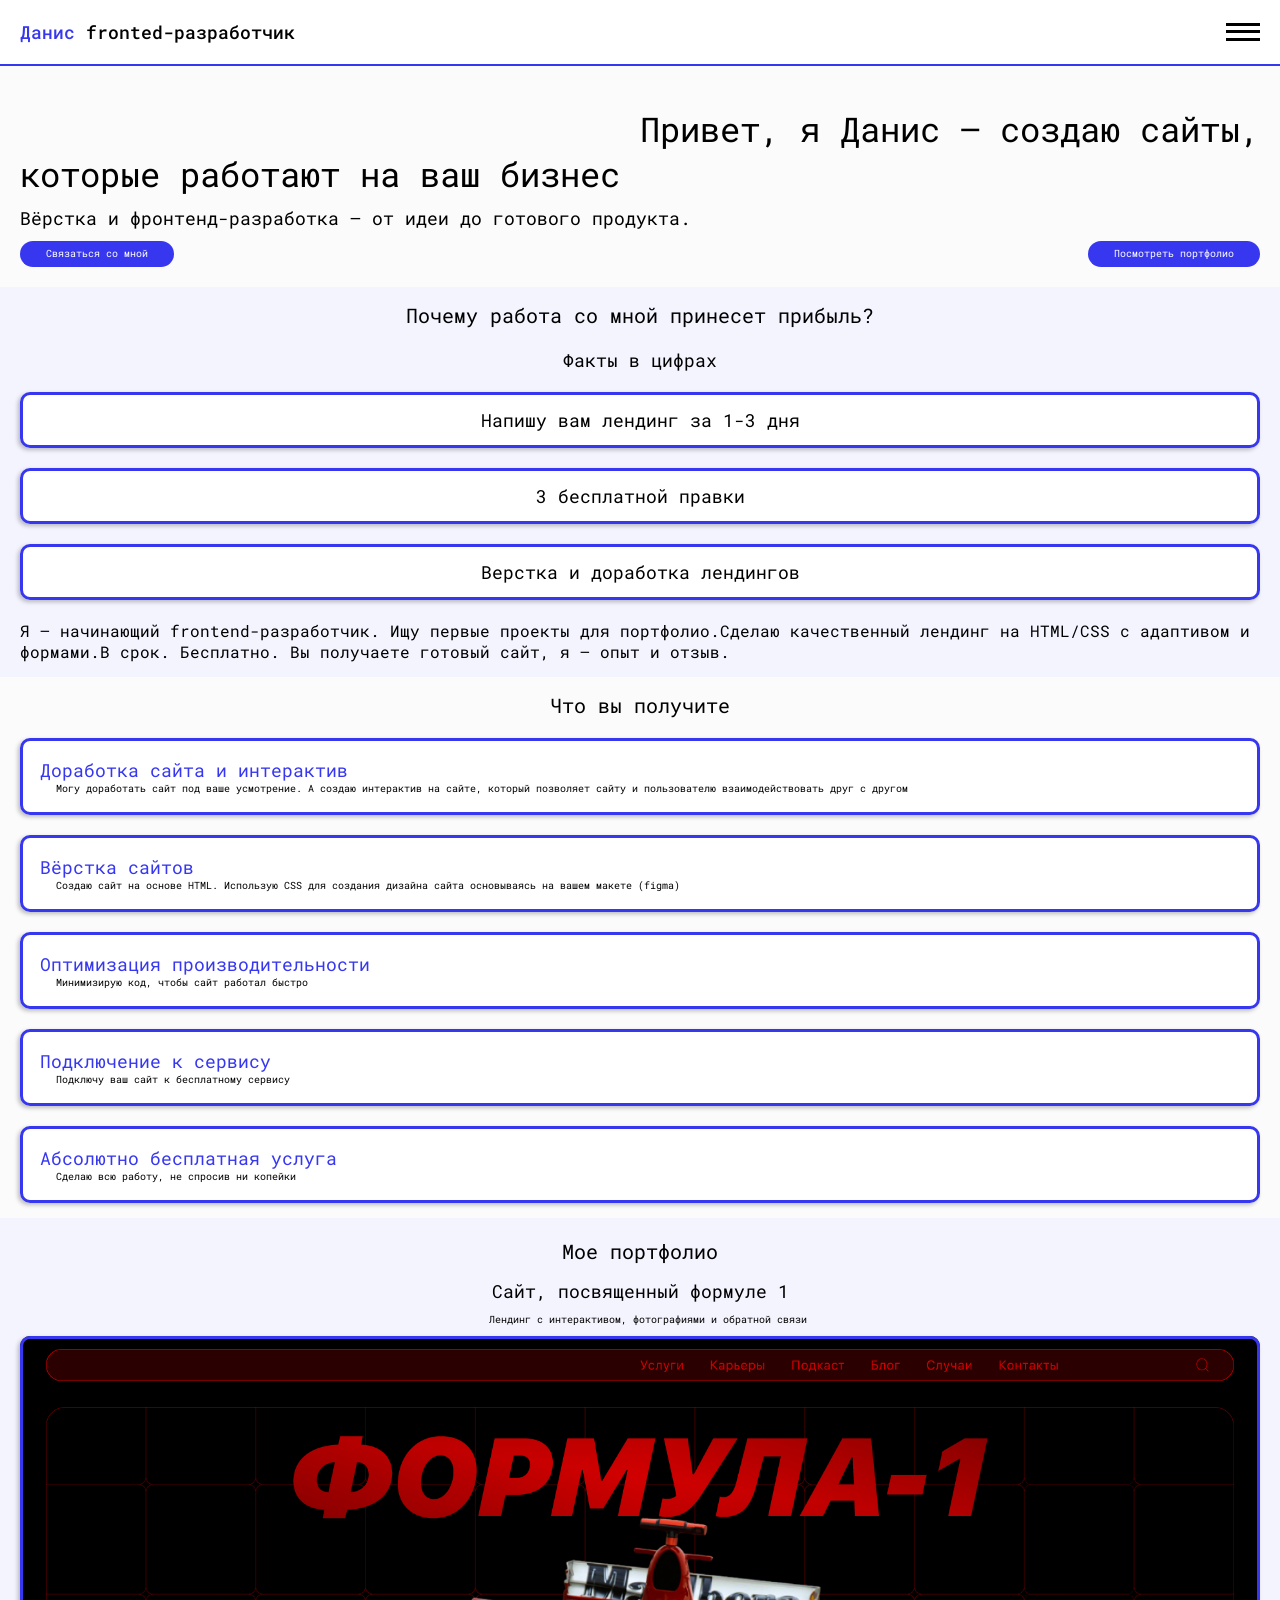
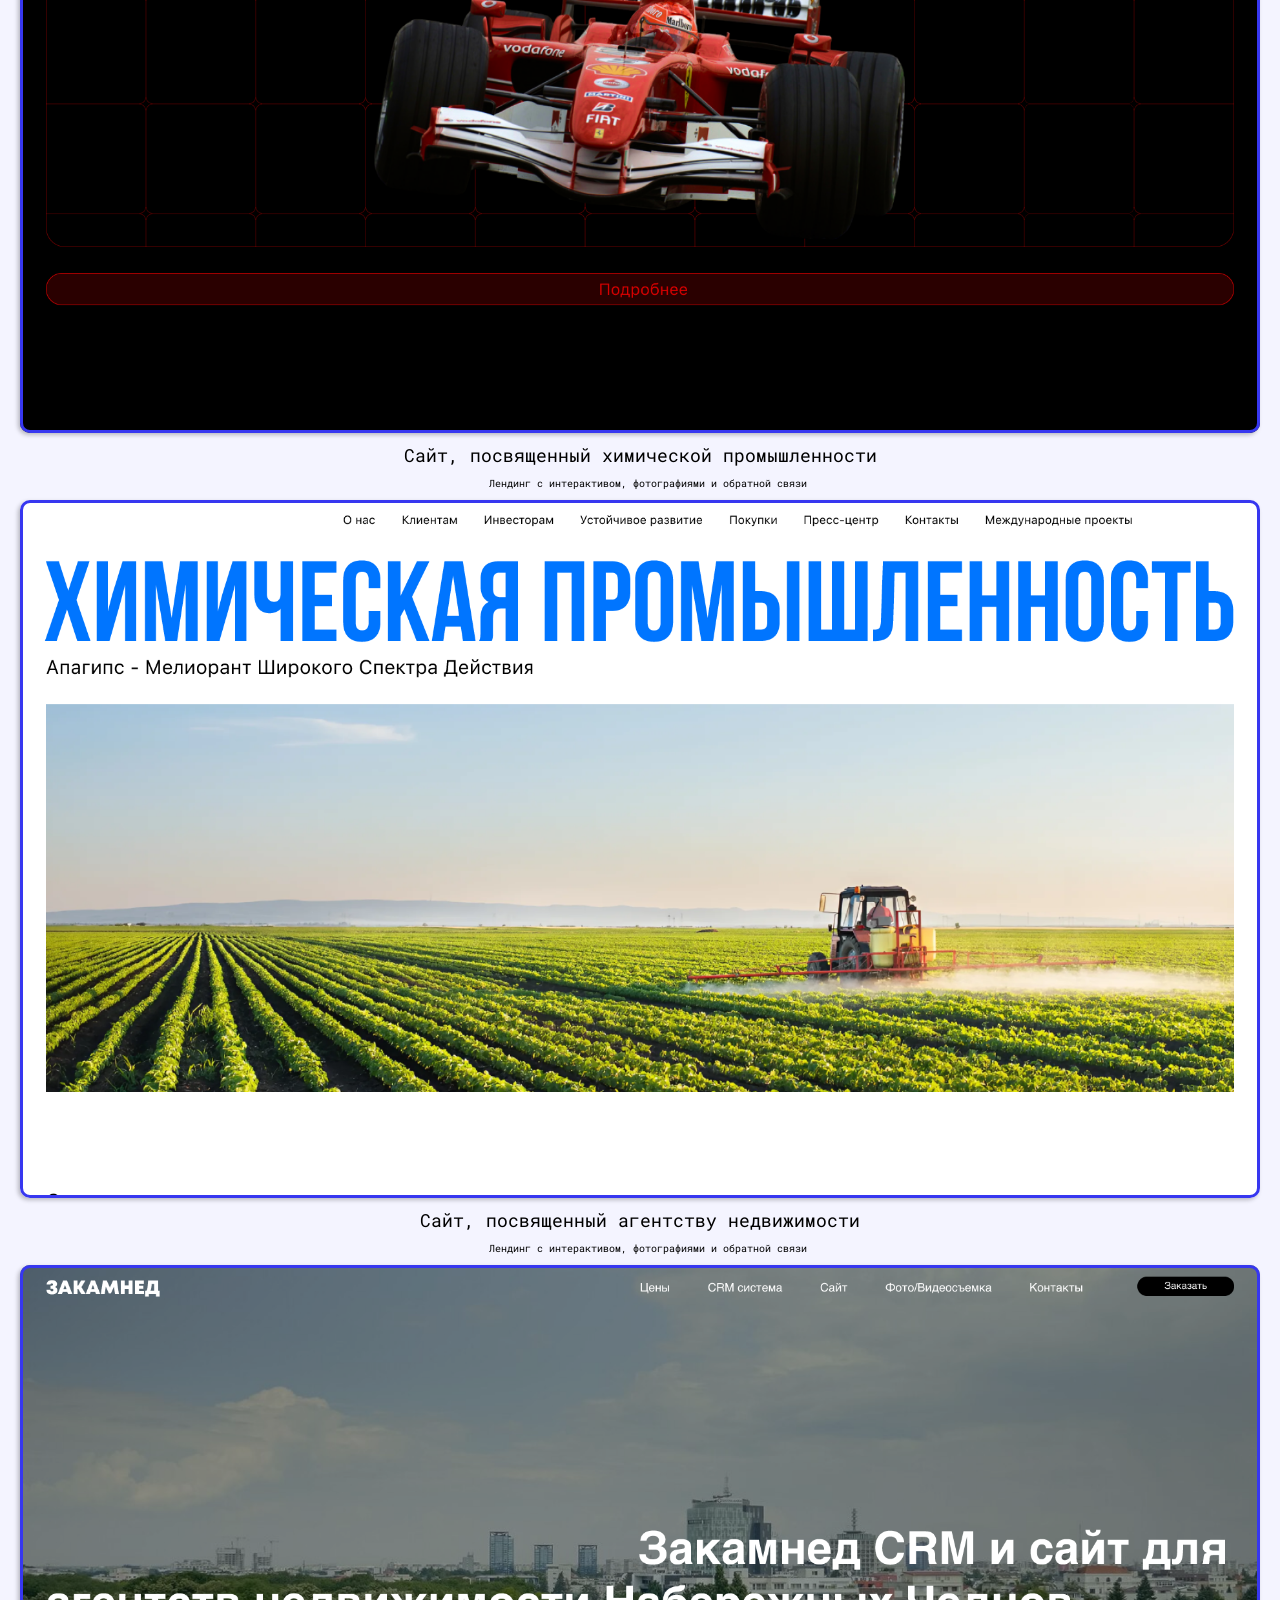
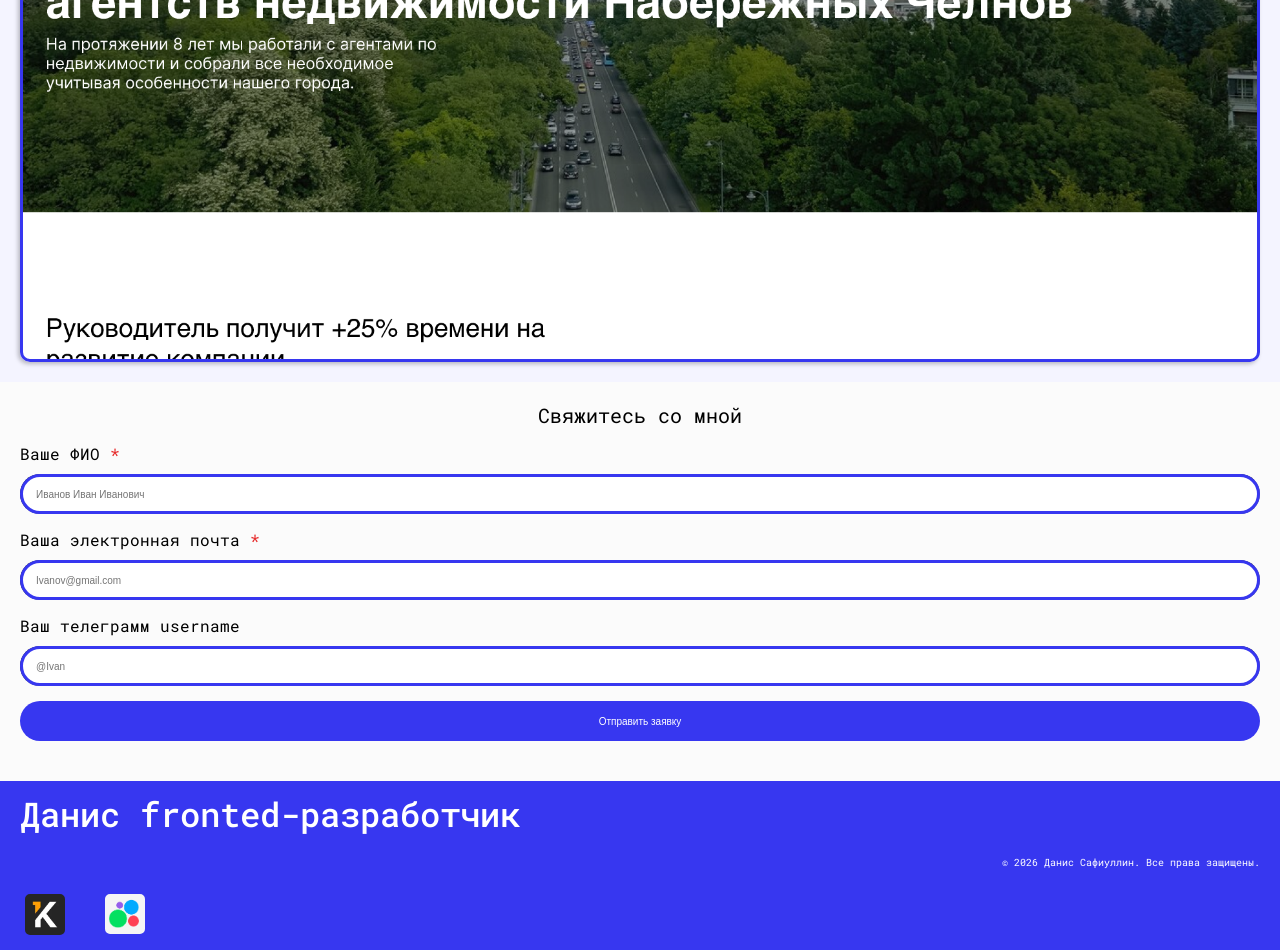
==== commit db1c23c4: "Add files via upload" ====
--- a/index.html
+++ b/index.html
@@ -12,23 +12,22 @@
     <link href="style.css" rel="stylesheet">
 </head>
 <body>
+    <script src="script.js" defer></script>
     <header>
-        <div class="header-div">
-            <div class="logo"><a href="index.html"><span>Данис</span> fronted-разработчик</a></div>
-            <button class="burger" id="burger">
-                <span></span>
-                <span></span>
-                <span></span>
-            </button>
-            <nav class="main-nav" id="main-nav">
-                <ul class="nav-list" id="nav-list">
-                    <li><a href="#about">Обо мне</a></li>
-                    <li><a href="#services">Услуги</a></li>
-                    <li><a href="#portfolio">Портфолио</a></li>
-                    <li><a href="#contacts">Контакты</a></li>
-                </ul>
-            </nav>
-        </div>
+        <div class="logo"><a href="index.html"><span>Данис</span> fronted-разработчик</a></div>
+        <button class="burger" id="burger">
+            <span></span>
+            <span></span>
+            <span></span>
+        </button>
+        <nav class="main-nav" id="main-nav">
+            <ul class="nav-list" id="nav-list">
+                <li><a href="#about">Обо мне</a></li>
+                <li><a href="#services">Услуги</a></li>
+                <li><a href="#portfolio">Портфолио</a></li>
+                <li><a href="#contacts">Контакты</a></li>
+            </ul>
+        </nav>
     </header>
     <main>
         <section class="hero">
--- a/style.css
+++ b/style.css
@@ -14,7 +14,6 @@
     margin: 0;
     padding: 0;
     box-sizing: border-box;
-    
 }
 body {
     font-size: 16px; 
@@ -53,13 +52,22 @@
 
 header {
     display: grid;
+    grid-template-columns: 1fr 1fr;
+    grid-template-rows: auto auto;
     position: sticky;
     top: 0;
-    background-color: var(--bg-white);
-} 
+    background-color: white;
+    width: 100%;
+    border-bottom: 2px solid var(--main-color);
+}
+
 .logo {
     padding: var(--padding);
-    padding-bottom: 0;
+    padding-bottom: 20px;
+    display: inline;
+    grid-column: 1 / 2;
+    grid-row: 1 / 2;
+    justify-self: start;
 }
 .logo span {
     color: var(--main-color);
@@ -69,14 +77,66 @@
     font-weight: 500;
     color:black;
 }
-header::after {
-    content: "";
-    height: 2px;
-    background-color: var(--main-color);
+.main-nav {
+    display: none;
+}
+.main-nav.active {
+    display: block;
+    margin-left: 50%;
+    margin-bottom: 20px;
+    grid-column: 1 / 3;   /* занимает обе колонки */
+    grid-row: 2 / 3;      /* вторая строка */
+    justify-self: start; /* центрируем по горизонтали */
+    margin-top: 10px;
+}
+.main-nav.active ul {
+    display: grid;
+    gap: 20px;
+    align-items: start;
+}
+.burger {
+    background: none;
     border: none;
-}
-nav a {
-    display:none;
+    cursor: pointer;
+    justify-content: space-around;
+    width: 34px;
+    height: 22px;
+    z-index: 10;
+    align-self: center;
+    grid-column: 2 / 3;   /* вторая колонка */
+    grid-row: 1 / 2;      /* первая строка */
+    justify-self: end;
+    display: flex;
+    flex-direction: column;
+    column-gap: 5px;
+    margin-right: 20px;
+}
+.burger span {
+    width: 100%;
+    height: 3px;
+    background: black; /* цвет полосок */
+    transition: all 0.2s ease-in-out;
+    transform-origin: center; /* для поворота вокруг центра */
+}
+.burger.active span:nth-child(1) {
+    transform: translateY(8px) rotate(45deg);
+}
+.burger.active span:nth-child(2) {
+    opacity: 0;
+}
+.burger.active span:nth-child(3) {
+    transform: translateY(-8px) rotate(-45deg);
+}
+.main-nav.active {
+    display: grid;
+    gap: 20px;
+}
+.main-nav.active a {
+    color: black;
+    border-bottom: 2px solid black;
+}
+.main-nav.active a:hover {
+    transform: scale(0.95);
 }
 
 /*Блок hero*/
@@ -258,12 +318,13 @@
     color:white;
 }
 footer {
-    background-color: rgba(55, 55, 240, 1);
-    padding-right: 2.6vw;
-    padding-left: 2.6vw;
-    padding-bottom: 1vw;
-    display: grid;
-    gap:1vw;
+    background-color: var(--main-color);
+    padding-right: 20px;
+    padding-left: 20px;
+    padding-bottom: 10px;
+    padding-top: 10px;
+    display: grid;
+    gap:20px;
 }
 .logo-footer a{
     font-size: var(--h1-size);
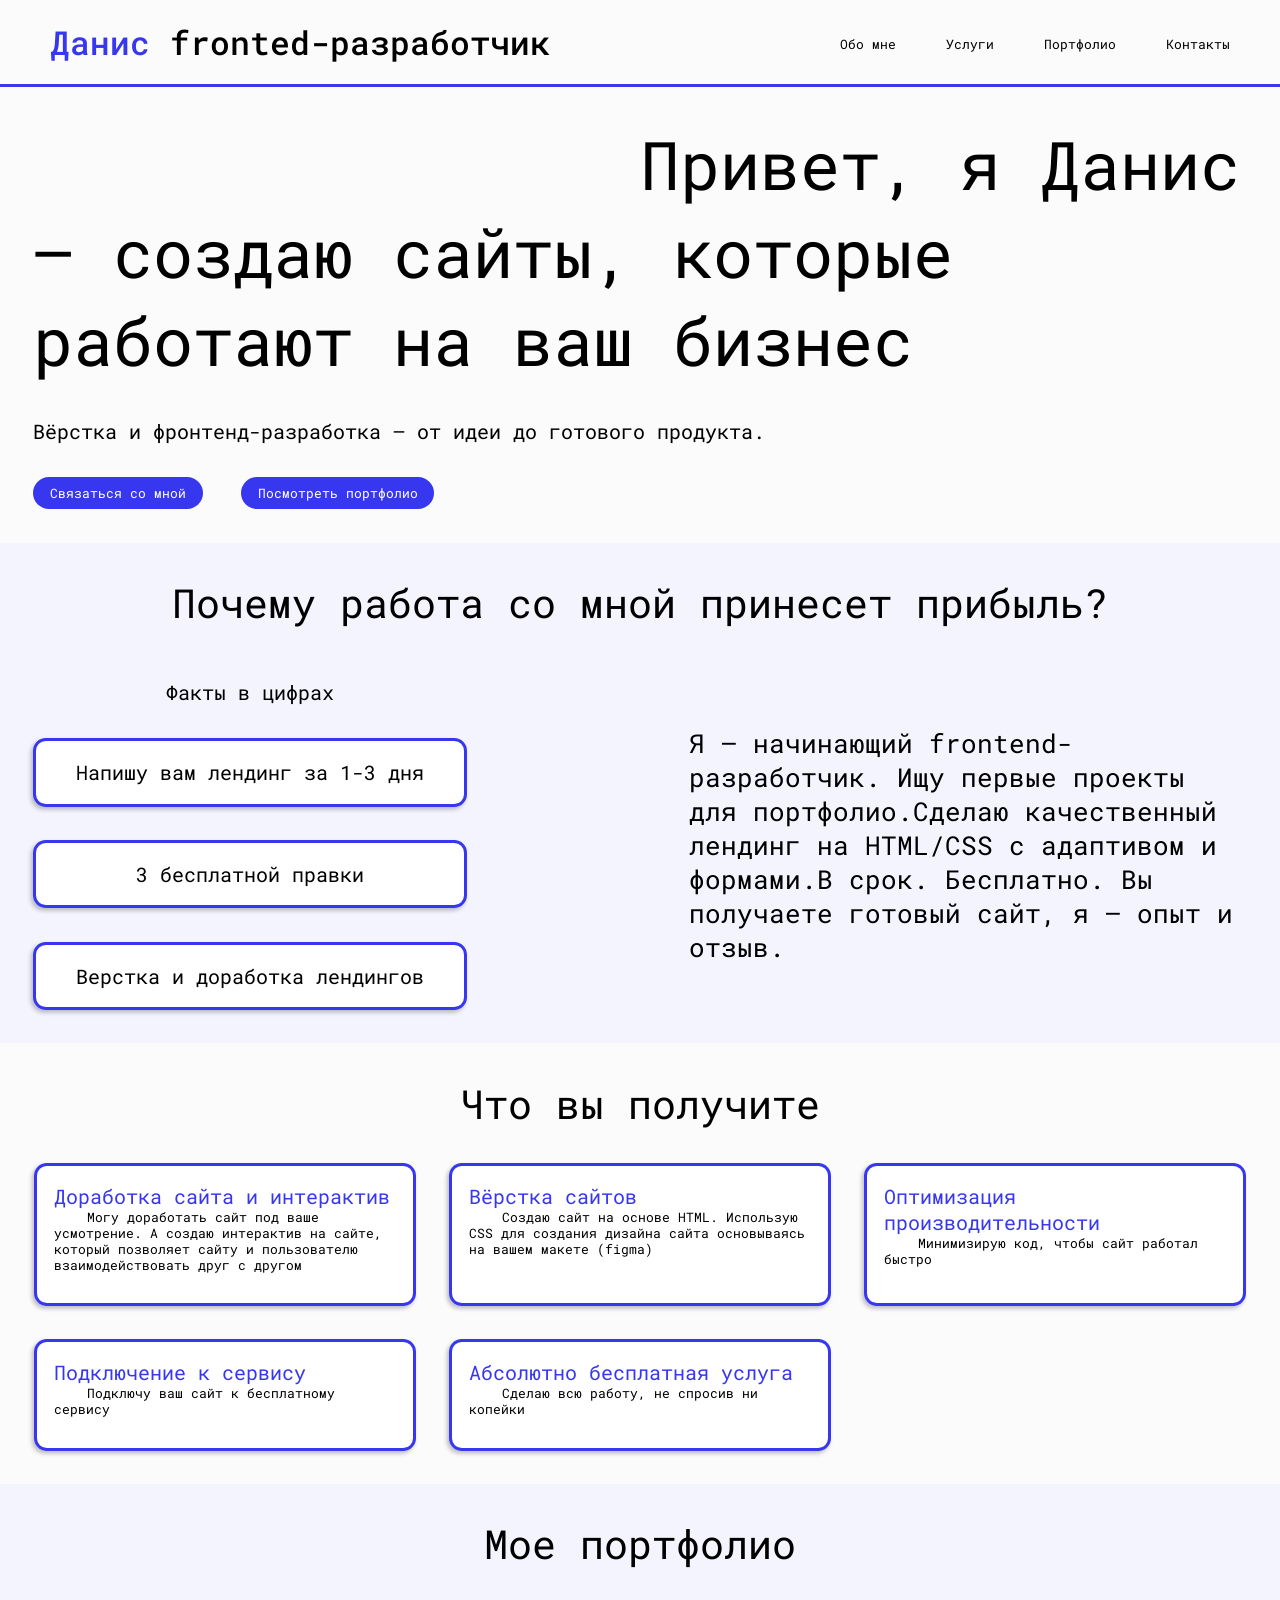
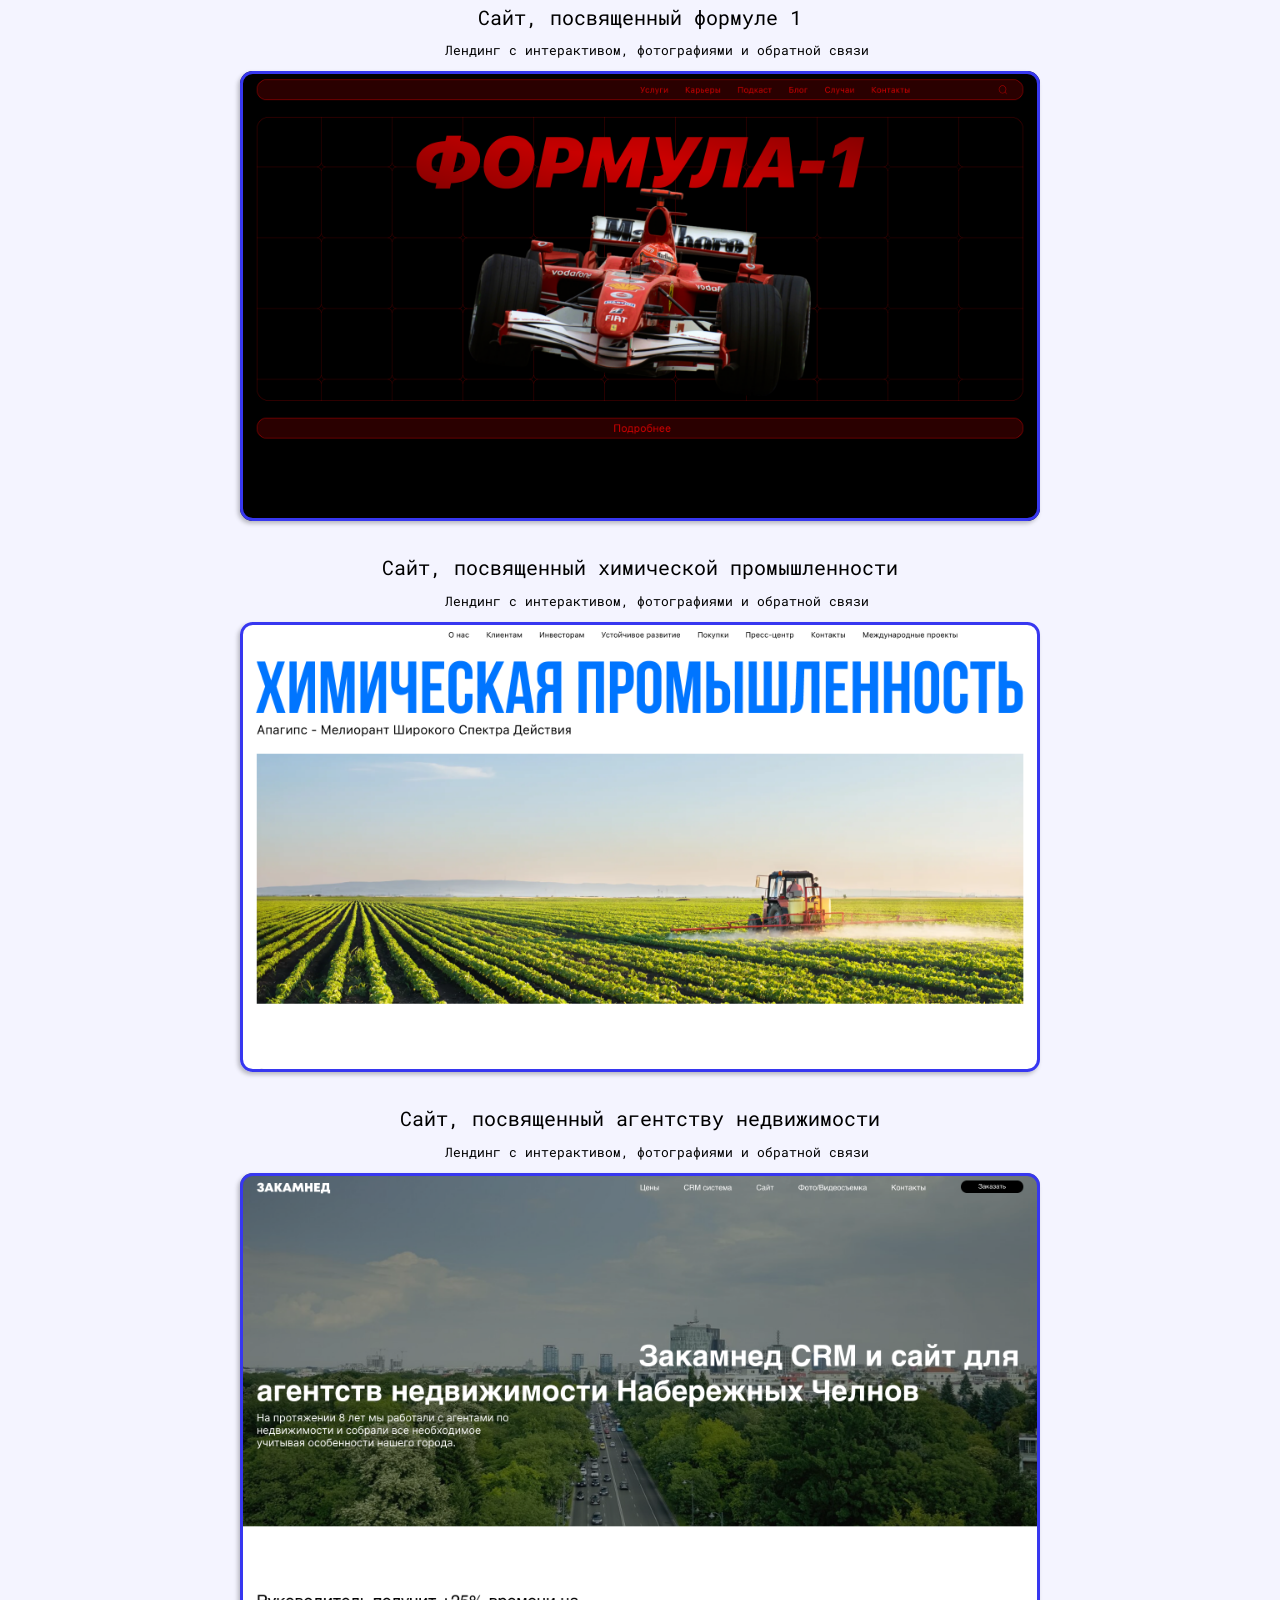
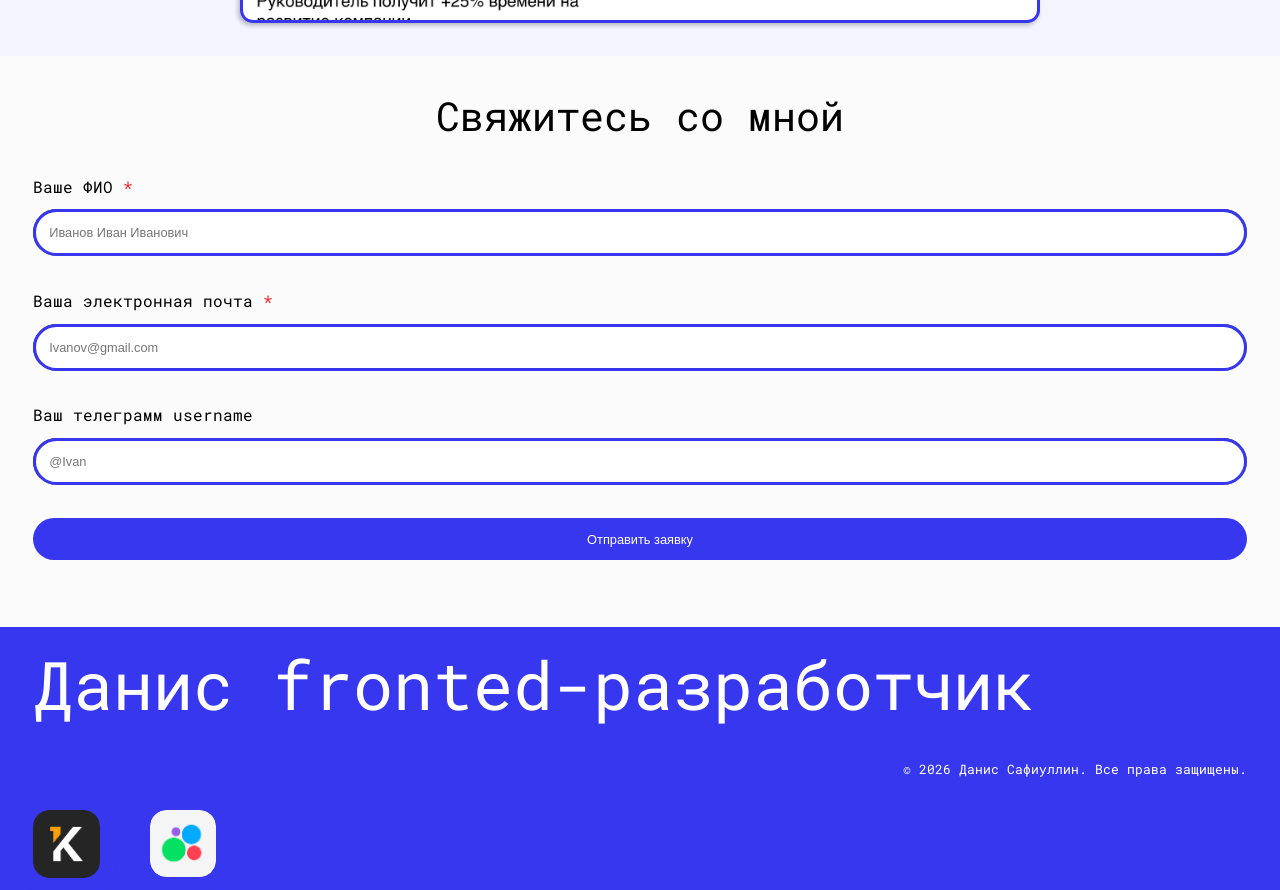
==== commit 487af511: "Add files via upload" ====
--- a/index.html
+++ b/index.html
@@ -117,8 +117,8 @@
         <div class="logo-footer"><h2><a href="index.html">Данис fronted-разработчик</a></h2></div>
         <p id="copyright">© 2026 Данис Сафиуллин. Все права защищены.</p>
         <section class="footer-img">
-            <a class="footer-img-a" href="https://kwork.ru/user/safiullindanis6"><img src="kwork.png"></a>
-            <a class="footer-img-a" href="https://www.avito.ru/baykit/predlozheniya_uslug/verstka_lendinga._sozdaniya_saytov_8279561027"><img src="avito.png"></a>
+            <a class="footer-img-a" href="https://kwork.ru/user/safiullindanis6" target="_blank"><img src="kwork.png"></a>
+            <a class="footer-img-a" href="https://www.avito.ru/baykit/predlozheniya_uslug/verstka_lendinga._sozdaniya_saytov_8279561027" target="_blank"><img src="avito.png"></a>
         </section>
     </footer>
 </body>
--- a/style.css
+++ b/style.css
@@ -1,354 +1,442 @@
-:root {
-    --main-color: rgba(55, 55, 240, 1);
-    --h1-size: 34px;
-    --h2-size: 20px;
-    --h3-size: 18px;
-    --h4-size: 16px;
-    --p-size: 10px;
-    --padding: 20px;
-    --bg-white: rgba(251, 251, 251, 1);
-    --bg-blue: rgba(244, 244, 255, 1);
-    --text-indent: 1rem;
-}
-* {
-    margin: 0;
-    padding: 0;
-    box-sizing: border-box;
-}
-body {
-    font-size: 16px; 
-    scroll-behavior: smooth;
-    scroll-padding-top: 150px;
-    color: black;
-    font-optical-sizing: auto;
-    font-style: normal;
-    font-family: "Roboto Mono", monospace;
-}
-a,
-a:link,
-a:visited,
-a:hover,
-a:active {
-    text-decoration: none;
-}
-p {
-    font-size: var(--p-size);
-    font-weight: 400;
-    text-indent: var(--text-indent);
-}
-h2 {
-    font-size: var(--h2-size);
-    font-weight: 400;
-    justify-self: center;
-}
-ul {
-    list-style: none;
-}
-body.no-scroll {
-    overflow: none;
-}
-
-/*Блок header*/
-
-header {
-    display: grid;
-    grid-template-columns: 1fr 1fr;
-    grid-template-rows: auto auto;
-    position: sticky;
-    top: 0;
-    background-color: white;
-    width: 100%;
-    border-bottom: 2px solid var(--main-color);
-}
-
-.logo {
-    padding: var(--padding);
-    padding-bottom: 20px;
-    display: inline;
-    grid-column: 1 / 2;
-    grid-row: 1 / 2;
-    justify-self: start;
-}
-.logo span {
-    color: var(--main-color);
-}
-.logo a {
-    font-size: var(--h3-size);
-    font-weight: 500;
-    color:black;
-}
-.main-nav {
-    display: none;
-}
-.main-nav.active {
-    display: block;
-    margin-left: 50%;
-    margin-bottom: 20px;
-    grid-column: 1 / 3;   /* занимает обе колонки */
-    grid-row: 2 / 3;      /* вторая строка */
-    justify-self: start; /* центрируем по горизонтали */
-    margin-top: 10px;
-}
-.main-nav.active ul {
-    display: grid;
-    gap: 20px;
-    align-items: start;
-}
-.burger {
-    background: none;
-    border: none;
-    cursor: pointer;
-    justify-content: space-around;
-    width: 34px;
-    height: 22px;
-    z-index: 10;
-    align-self: center;
-    grid-column: 2 / 3;   /* вторая колонка */
-    grid-row: 1 / 2;      /* первая строка */
-    justify-self: end;
-    display: flex;
-    flex-direction: column;
-    column-gap: 5px;
-    margin-right: 20px;
-}
-.burger span {
-    width: 100%;
-    height: 3px;
-    background: black; /* цвет полосок */
-    transition: all 0.2s ease-in-out;
-    transform-origin: center; /* для поворота вокруг центра */
-}
-.burger.active span:nth-child(1) {
-    transform: translateY(8px) rotate(45deg);
-}
-.burger.active span:nth-child(2) {
-    opacity: 0;
-}
-.burger.active span:nth-child(3) {
-    transform: translateY(-8px) rotate(-45deg);
-}
-.main-nav.active {
-    display: grid;
-    gap: 20px;
-}
-.main-nav.active a {
-    color: black;
-    border-bottom: 2px solid black;
-}
-.main-nav.active a:hover {
-    transform: scale(0.95);
-}
-
-/*Блок hero*/
-
-.hero a, .hero a:active {
-    background-color: var(--main-color);
-    border-radius: 50px;
-    color:white;
-    font-size: 10px;
-    font-weight: 400;
-    display: inline-block;
-    padding-top: 6.5px;
-    padding-bottom: 6.5px;
-    padding: 6.5px 26px;
-}
-.hero a:active{
-    transform: scale(0.95);
-}
-.hero ul {
-    display:flex;
-    justify-content: space-between;
-}
-h1 {
-    font-size: var(--h1-size);
-    font-weight: 400;
-    text-indent: 50%;
-}
-.hero {
-    padding-right: 20px;
-    padding-left: 20px;
-    padding-top: 40px;
-    padding-bottom: 20px;
-    display: grid;
-    gap: 10px;
-    background-color: var(--bg-white);
-}
-
-/*Блок about*/
-.about h2 {
-    text-align: center;
-}
-.about li {
-    padding: 16px;
-    background-color: white;
-    outline: 3px solid var(--main-color);
-    outline-offset: -3px;
-    border-radius: 10px;
-    box-shadow: -2px 2px 4px rgba(0,0,0,0.25);
-}
-.about h3 {
-    font-size: var(--h3-size);
-}
-.about ul {
-    display:grid;
-    gap: 20px;
-    text-align: center      
-}
-.about {
-    padding: 15px 20px;
-    display: grid;
-    background-color: var(--bg-blue);
-    gap: 20px;
-}
-h4 {
-    font-size: var(--h4-size);
-    font-weight: 400;
-}
-
-/*Блок services*/
-
-.services h2 {
-    font-size: var(--h2-size);
-    font-weight: 400;
-}
-.services h3 {
-    color: var(--main-color);
-    font-size: var(--h3-size);
-    font-weight: 400;
-}
-.services {
-    display:grid;
-    gap: 20px;
-    padding: 15px 20px;
-    background-color: var(--bg-white);
-}
-.services li {
-    padding: 20px;
-    background-color: white;
-    outline: 3px solid var(--main-color);
-    outline-offset: -3px;
-    border-radius: 10px;
-    box-shadow: -2px 2px 4px rgba(0,0,0,0.25);
-    gap: 10px;
-}
-.services ul {
-    display: grid;
-    gap:20px;
-}
-
-/*Блок portfolio*/
-
-.portfolio {
-    display:grid;
-    gap: 15px;
-    padding: 20px;
-    background-color: var(--bg-blue);
-}
-h3 {
-    font-size: var(--h3-size);
-    font-weight: 400;
-}
-.card-portfolio img {
-    width: 100%;
-    border-radius: 10px;
-    outline: 3px solid var(--main-color);
-    outline-offset: -3px;
-    box-shadow: -2px 2px 4px rgba(0,0,0,0.25);
-}
-.portfolio-div {
-    display: grid;
-    gap: 10px;
-    margin: 0 auto;
-    text-align: center;
-}
-.card-portfolio {
-    display: grid;
-    gap:10px;
-}
-
-/*Блок contacts*/
-
-.contacts {
-    display: grid;
-    gap: 15px;
-    padding: 20px;
-    background-color: var(--bg-white);
-    padding-bottom: 40px;
-}
-input {
-    background-color: white;
-    border-radius: 100px;
-    font-size: var(--p-size);
-    font-weight: 400;
-    display: inline-block;
-    padding: 14px;
-    outline: 3px solid var(--main-color);
-    outline-offset: -3px;
-    height: 40px;
-}
-.contacts button, .contacts button:active {
-    background-color: var(--main-color);
-    border-radius: 100px;
-    color:white;
-    font-size: var(--p-size);
-    font-weight: 400;
-    border:0px;
-    height: 40px;
-}
-.contacts button:active{
-    transform: scale(0.95);
-}
-.contacts div {
-    display: grid;
-    gap: 10px;
-}
-.contacts form {
-    display: grid;
-    gap: 15px;
-}
-.contacts span {
-    color: rgba(230, 39, 39, 1);
-}
-
-/*Секция footer*/
-
-footer p {
-    justify-content: end;
-    display: flex;    
-    color:white;
-}
-footer {
-    background-color: var(--main-color);
-    padding-right: 20px;
-    padding-left: 20px;
-    padding-bottom: 10px;
-    padding-top: 10px;
-    display: grid;
-    gap:20px;
-}
-.logo-footer a{
-    font-size: var(--h1-size);
-    color:white;
-    font-weight: 500;
-}
-.logo-footer h2{
-    justify-self: start;
-}
-.footer-img-a{
-    display: block;
-    outline: 6px solid var(--main-color);
-    outline-offset: -5px;
-    background-color: white;
-}
-.footer-img img{
-    display: block;
-    border-radius: 10px;
-    outline: 6px solid var(--main-color);
-    outline-offset: -5px;
-    background-color: white;
-    width: 50px;
-}
-.footer-img{
-    display: flex;
-    gap: 30px;
+:root {
+    --main-color: rgba(55, 55, 240, 1);
+    --h1-size: clamp(2.125rem, 5.2vw, 6.25rem);
+    --h2-size: clamp(1.25rem, 3.125vw, 3.75rem);
+    --h3-size: clamp(1.125rem, 1.5625vw, 1.875rem);
+    --h4-size: clamp(1rem, 2vw, 2.5rem);
+    --p-size: clamp(0.625rem, 1vw, 1.25rem);
+    --padding: clamp(1.25rem, 2.6vw, 3.125rem);
+    --bg-white: rgba(251, 251, 251, 1);
+    --bg-blue: rgba(244, 244, 255, 1);
+    --text-indent: clamp(1.25rem, 2.6vw, 3.125rem);
+    --box-shadow: clamp(-0.125rem, -0.2vw, -0.25rem) clamp(0.125rem, 0.2vw, 0.25rem) 0.25rem rgba(0,0,0,0.25);
+}
+* {
+    margin: 0;
+    padding: 0;
+    box-sizing: border-box;
+}
+html {
+    scroll-behavior: smooth;
+    scroll-padding-top: 10rem;
+}
+body {
+    font-size: 16px; 
+    color: black;
+    font-optical-sizing: auto;
+    font-style: normal;
+    font-family: "Roboto Mono", monospace;
+}
+body.no-scroll {
+    overflow: none;
+}
+a,
+a:link,
+a:visited,
+a:hover,
+a:active {
+    text-decoration: none;
+}
+p, .services h2, .hero a, .hero a:active, h1, h4, .services h3, h2, h3, .contacts button, .contacts button:active, input {
+    font-weight: 400;
+}
+.logo a, .footer a {
+    font-weight: 500;
+}
+p {
+    font-size: var(--p-size);
+    text-indent: var(--text-indent);
+}
+h2 {
+    font-size: var(--h2-size);
+    justify-self: center;
+}
+ul {
+    list-style: none;
+}
+.hero, .services, .contacts, header{
+    background-color: var(--bg-white);
+}
+.about, .portfolio {
+    background-color: var(--bg-blue);
+}
+header, .main-nav.active, .main-nav, .main-nav.active, .main-nav ul, .hero, .about ul, .about, .services, footer, .contacts form, .contacts div, .contacts, .card-portfolio, .services ul, .portfolio, .portfolio-div {
+    display:grid;
+}
+
+
+/*Блок header*/
+
+header {
+    grid-template-columns: 1fr 1fr;
+    grid-template-rows: auto auto;
+    position: sticky;
+    top: 0;
+    border-bottom: clamp(0.125rem, 0.26vw, 0.3125rem) solid var(--main-color);
+}
+
+.logo {
+    padding: var(--padding);
+    display: inline;
+    grid-column: 1 / 2;
+    grid-row: 1 / 2;
+    justify-self: start;
+}
+.logo span {
+    color: var(--main-color);
+}
+.logo a {
+    font-size: clamp(1rem, 2.6vw, 3.125rem);
+    color:black;
+}
+.main-nav, .main-nav.active {
+    margin-left: 50%;
+    margin-bottom: 1.25rem;
+    grid-column: 1 / 3;
+    grid-row: 2 / 3;
+    justify-self: start;
+}
+.main-nav {
+    transform: translateY(-100%);
+    transition: all 0.3s ease; 
+    position: fixed;
+    opacity: 0;
+}
+.main-nav.active {
+    transform: translateY(0%);
+    position: static;
+    opacity: 1;
+}
+.main-nav ul {
+    gap: 1.25rem;
+    align-items: start;
+}
+.main-nav.active {
+    gap: 1.25rem;
+}
+.main-nav a {
+    color: black;
+    border-bottom: 0.5vw solid black;
+    font-size: var(--p-size);
+}
+.main-nav.active a:hover {
+    transform: scale(0.95);
+}
+.burger {
+    background: none;
+    border: none;
+    cursor: pointer;
+    justify-content: space-around;
+    width: 2.75rem;
+    height: 2.75rem;
+    z-index: 10;
+    align-self: center;
+    grid-column: 2 / 3;   /* вторая колонка */
+    grid-row: 1 / 2;      /* первая строка */
+    justify-self: end;
+    display: flex;
+    flex-direction: column;
+    column-gap: 0.3rem;
+    margin-right: 1.25rem;
+}
+.burger span {
+    width: 100%;
+    height: 4px;
+    background: black; /* цвет полосок */
+    transition: all 0.2s ease-in-out;
+    transform-origin: center; /* для поворота вокруг центра */
+}
+.burger.active span:nth-child(1) {
+    transform: translateY(0.9rem) rotate(45deg);
+}
+.burger.active span:nth-child(2) {
+    opacity: 0;
+}
+.burger.active span:nth-child(3) {
+    transform: translateY(-0.9rem) rotate(-45deg);
+}
+
+/*Блок hero*/
+
+.hero a, .hero a:active {
+    border-radius: 5em;
+    color:white;
+    font-size: var(--p-size);
+    display: inline-block;
+    padding-top: 1.3em;
+    padding-bottom: 1.3em;
+    padding: 0.65em 1.3em;
+    background-color: var(--main-color);
+}
+.hero a:active{
+    transform: scale(0.95);
+}
+.hero ul {
+    display:flex;
+    justify-content: start;
+    column-gap: 3vw;
+}
+h1 {
+    font-size: var(--h1-size);
+    text-indent: 50%;
+}
+.hero {
+    padding: var(--padding);
+    gap: clamp(0.625rem, 2.6vw, 3.125rem); /*gap: 0.6rem;*/
+    background-color: var(--bg-white);
+}
+
+/*Блок about*/
+.about h2 {
+    text-align: center;
+}
+.about li {
+    padding: clamp(1rem, 1.66vw, 2rem) clamp(2rem, 3.33vw, 4rem);
+    background-color: white;
+    outline: clamp(0.1875rem, 0.26vw, 0.3125rem) solid var(--main-color);
+    outline-offset: clamp(-0.1875rem, -0.26vw, -0.3125rem);
+    border-radius: clamp(0.625rem, 1vw, 1.25rem);
+    box-shadow: var(--box-shadow);
+}
+.about h3 {
+    font-size: var(--h3-size);
+}
+.about ul {
+    gap: clamp(1.25rem, 2.6vw, 3.125rem);
+    text-align: center;
+}
+.about {
+    padding: var(--padding);
+    background-color: var(--bg-blue);
+    gap: clamp(1.25rem, 2.6vw, 3.125rem);
+}
+h4 {
+    font-size: var(--h4-size);
+}
+
+/*Блок services*/
+
+.services h2 {
+    font-size: var(--h2-size);
+}
+.services h3 {
+    color: var(--main-color);
+    font-size: var(--h3-size);
+}
+.services {
+    gap: clamp(1.25rem, 2.6vw, 3.125rem);
+    padding: var(--padding);
+    background-color: var(--bg-white);
+}
+.services li {
+    padding: 1.25rem;
+    padding-bottom: clamp(1.25rem, 2.6vw, 3.125rem);
+    background-color: white;
+    outline: clamp(0.1875rem, 0.26vw, 0.3125rem) solid var(--main-color);
+    outline-offset: clamp(-0.1875rem, -0.26vw, -0.3125rem);
+    border-radius: clamp(0.625rem, 1vw, 1.25rem);
+    box-shadow: var(--box-shadow);
+    gap: 0.6rem;
+}
+.services ul {
+    gap: clamp(1.25rem, 2.6vw, 3.125rem);
+}
+
+/*Блок portfolio*/
+
+.portfolio {
+    gap: clamp(0.9rem, 2.6vw, 3.125rem);
+    padding: var(--padding);
+    background-color: var(--bg-blue);
+}
+h3 {
+    font-size: var(--h3-size);
+}
+.card-portfolio img {
+    width: clamp(20.9375rem, 62.5vw, 75rem);
+    border-radius: clamp(0.625rem, 1vw, 1.25rem);
+    outline: clamp(0.1875rem, 0.26vw, 0.3125rem) solid var(--main-color);
+    outline-offset: clamp(-0.1875rem, -0.26vw, -0.3125rem);
+    box-shadow: var(--box-shadow);
+}
+.portfolio-div {
+    gap: clamp(0.9rem, 2.6vw, 3.125rem);
+    margin: 0 auto;
+    text-align: center;
+}
+.card-portfolio {
+    gap: clamp(0.625rem, 1vw, 1.25rem);
+}
+
+/*Блок contacts*/
+
+.contacts {
+    gap: clamp(0.9rem, 2.6vw, 3.125rem);
+    padding: var(--padding);
+    background-color: var(--bg-white);
+    padding-bottom: calc(var(--padding)*2);
+}
+input {
+    background-color: white;
+    border-radius: 100px;
+    font-size: var(--p-size);
+    display: inline-block;
+    padding: clamp(0.875rem, 1vw, 1.25rem);
+    outline: clamp(0.1875rem, 0.26vw, 0.3125rem) solid var(--main-color);
+    outline-offset: clamp(-0.1875rem, -0.26vw, -0.3125rem);
+    height: clamp(2.5rem, 3,33vw, 4rem);
+}
+.contacts button, .contacts button:active {
+    background-color: var(--main-color);
+    border-radius: 100px;
+    color:white;
+    font-size: var(--p-size);
+    border: 0px;
+    height: clamp(2.5rem, 3.33vw, 4rem);
+}
+.contacts button:active{
+    transform: scale(0.95);
+}
+.contacts div {
+    gap: clamp(0.625rem, 1vw, 1.25rem);
+}
+.contacts form {
+    gap: clamp(0.9rem, 2.6vw, 3.125rem);
+}
+.contacts span {
+    color: rgba(230, 39, 39, 1);
+}
+
+/*Секция footer*/
+
+footer p {
+    justify-content: end;
+    display: flex;    
+    color:white;
+}
+footer {
+    background-color: var(--main-color);
+    padding: clamp(0.625rem, 1vw, 1.25rem) var(--padding);
+    gap: clamp(1.25rem, 2.6vw, 3.125rem);
+}
+.logo-footer a{
+    font-size: var(--h1-size);
+    color:white;
+}
+.logo-footer h2{
+    justify-self: start;
+}
+.footer-img-a{
+    display: block;
+    border-radius: clamp(0.625rem, 1.25vw, 1.25rem);
+    outline: clamp(0.625rem, 1.25vw, 1.25rem) solid var(--main-color);
+    outline-offset: clamp(-0.625rem, -1.25vw, -1.25rem) solid var(--main-color);
+    background-color: var(--main-color);
+}
+.footer-img img{
+    display: block;
+    border-radius: clamp(0.625rem, 1.25vw, 1.25rem);
+    outline: clamp(0.625rem, 1.25vw, 1.25rem) solid var(--main-color);
+    outline-offset: clamp(-0.625rem, -1.25vw, -1.25rem) solid var(--main-color);
+    background-color: var(--main-color);
+    width: clamp(3.125rem, 5.2vw, 6.25rem);
+}
+.footer-img{
+    display: flex;
+    gap: 3.125rem;
+}
+
+@media (min-width: 769px) {
+    .burger {
+        display:none;
+    }
+    header {
+        display: flex;
+        justify-content: space-between;
+    }
+    .main-nav {
+        display: inline-flex;
+        position: static;  
+        margin: 0;   
+        opacity: 1;
+        transform: translateY(0%);
+        align-items: center;
+        padding: 1.25rem 3.125rem;
+    }
+    .main-nav a {
+        border-bottom: none;
+    }
+    .main-nav ul {
+        display: flex;
+        gap: 3.125rem;
+    }
+    .logo {
+        padding: 1.25rem 3.125rem;
+    }
+    .about {
+        display: grid;
+        grid-template-columns: auto auto;
+        grid-template-rows: auto auto;
+        align-content: center;
+        gap: 3.125rem;
+    }
+    .about h2 {
+        grid-column: 1/3;
+        grid-row: 1/2;
+    }
+    .about ul {
+        flex-direction: column;
+        text-align: center;
+        align-content: start;      
+        display: inline-flex;
+        width: 33.85vw;
+        grid-column: 1/2;
+        grid-row: 2/3;
+    }   
+    .about h4 {
+        grid-column: 2/3;
+        grid-row: 2/3;
+        display:block;
+        margin-left: 13.489vw;
+        align-self: center;
+    }
+
+    .services {
+        display: grid;
+        grid-template-columns: repeat(3, auto);
+        grid-template-rows: repeat(3, auto);
+        gap: 0;
+        justify-content: center;
+    }
+    .services h2 {
+        grid-column: 1/4;
+        grid-row: 1/2;
+    }
+    .services li {
+        width: 29.84vw;
+    }
+    .services li:nth-child(1), .services li:nth-child(2), .services li:nth-child(3) {
+        grid-row: 2/3;
+    }
+    .services li:nth-child(1) {
+        grid-column: 1/2;
+        grid-row: 2/3;
+    }
+    .services li:nth-child(2) {
+        grid-column: 2/3;
+        grid-row: 2/3;
+    }
+    .services li:nth-child(3) {
+        grid-column: 3/4;
+        grid-row: 2/3;
+    }
+    .services li:nth-child(4), .services li:nth-child(5) {
+        grid-row: 3/4;
+    }
+    .services li:nth-child(4) {
+        grid-column: 1/2;
+    }
+    .services li:nth-child(5) {
+        grid-column: 2/3;
+    }
 }
